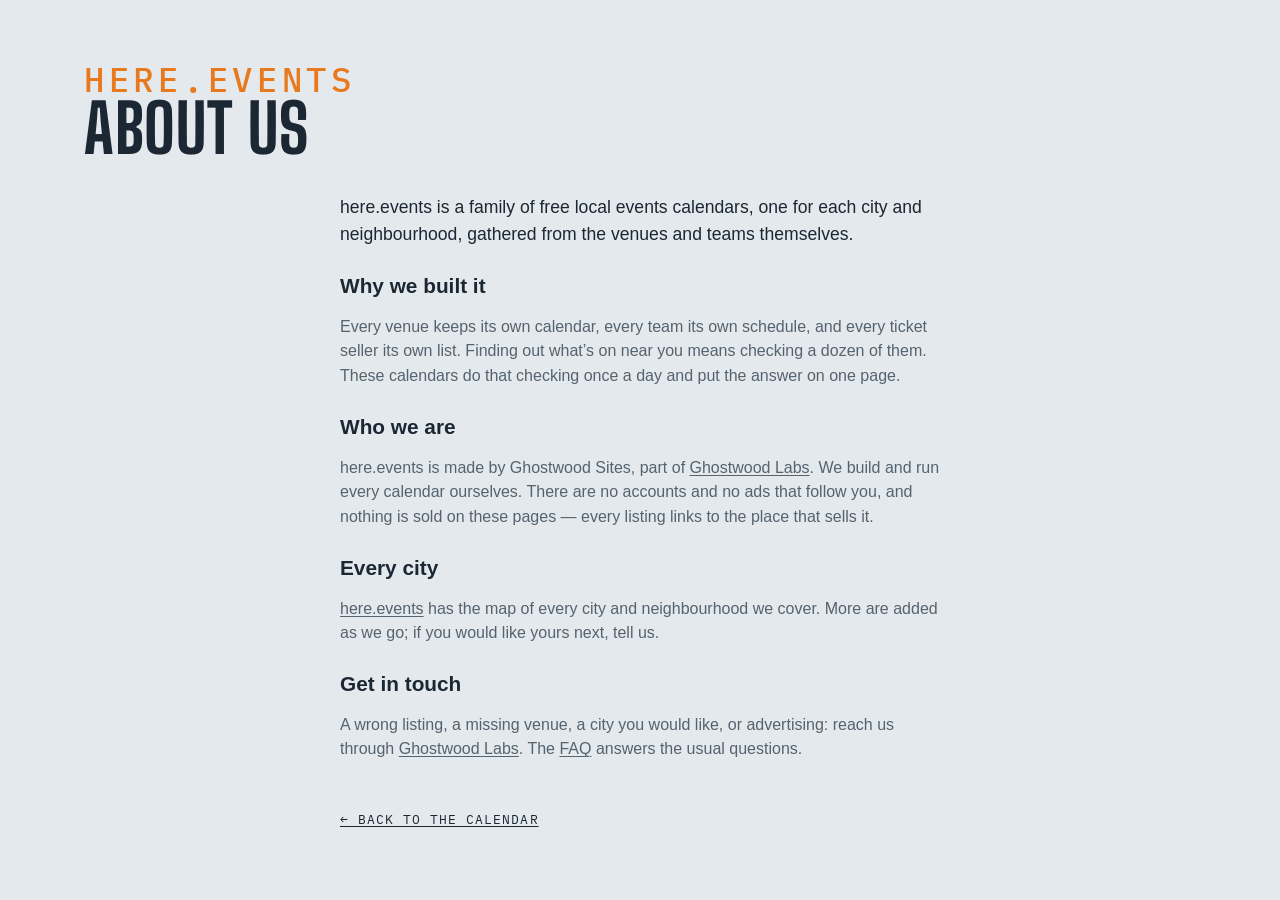
==== site/about.html @ 9edc36bb "Sources and About Us as their own pages, FAQ the same on every site, More Cities centred Co-Authored" ====
<!DOCTYPE html>
<html lang="en">
<head>
<meta charset="utf-8">
<meta name="viewport" content="width=device-width, initial-scale=1, viewport-fit=cover">
<meta name="theme-color" media="(prefers-color-scheme: light)" content="#edf1f4">
<meta name="theme-color" media="(prefers-color-scheme: dark)" content="#141a20">
<script>
  try {
    var t = localStorage.getItem('lqa-theme');
    var PHONE = '(max-width: 640px), (pointer: coarse) and (max-height: 500px)';
    if ((t === 'light' || t === 'dark') && !matchMedia(PHONE).matches) document.documentElement.dataset.theme = t;
  } catch (e) { /* no storage — system it is */ }
</script>
<title>About Us — here.events</title>
<meta name="description" content="About here.events: free local events calendars for each city and neighbourhood, gathered from the venues and teams themselves.">
<link rel="icon" href="favicon.svg" type="image/svg+xml">
<link rel="preconnect" href="https://fonts.googleapis.com">
<link rel="preconnect" href="https://fonts.gstatic.com" crossorigin>
<link href="https://fonts.googleapis.com/css2?family=Big+Shoulders:opsz,wght@10..72,500;10..72,700&family=IBM+Plex+Mono:wght@400;500&display=swap" rel="stylesheet">
<link rel="stylesheet" href="styles.css?v=__V__">
<script src="city.js?v=__V__"></script>
</head>
<body>

<!-- the Ghostwood Labs mark, drawn once; the masthead and the footer <use> it -->
<svg width="0" height="0" style="position:absolute" aria-hidden="true">
  <symbol id="gw-mark" viewBox="0 0 576 576">
    <g fill="none" stroke="currentColor" stroke-width="24" stroke-linecap="round" stroke-linejoin="round">
      <path d="M300.19 51.03A26 26 0 0 1 275.81 51.03L235.63 29.71A26 26 0 0 0 210.57 30.08L103.63 91.02A26 26 0 0 0 90.5 113.61L90.5 161.4A26 26 0 0 1 77.38 183.98L39.62 205.52A26 26 0 0 0 26.5 228.1L26.5 347.9A26 26 0 0 0 39.62 370.48L77.38 392.02A26 26 0 0 1 90.5 414.6L90.5 462.39A26 26 0 0 0 103.63 484.98L210.57 545.92A26 26 0 0 0 235.63 546.29L275.81 524.97A26 26 0 0 1 300.19 524.97L340.37 546.29A26 26 0 0 0 365.43 545.92L472.37 484.98A26 26 0 0 0 485.5 462.39L485.5 414.6A26 26 0 0 1 498.62 392.02L536.38 370.48A26 26 0 0 0 549.5 347.9L549.5 228.1A26 26 0 0 0 536.38 205.52L498.62 183.98A26 26 0 0 1 485.5 161.4L485.5 113.61A26 26 0 0 0 472.37 91.02L365.43 30.08A26 26 0 0 0 340.37 29.71L300.19 51.03Z"/>
      <path d="M288 57.5L288 177.5"/>
      <path d="M288 518.5L288 403.5"/>
      <path d="M90.5 176.5L144.63 204.58A26 26 0 0 0 169.19 204.26L209.58 181.92A26 26 0 0 0 223 159.17L223 101.5L158.5 137.5"/>
      <path d="M485.5 176.5L431.37 204.58A26 26 0 0 1 406.81 204.26L366.42 181.92A26 26 0 0 1 353 159.17L353 101.5L417.5 137.5"/>
      <path d="M157 211L157 287.5"/>
      <path d="M419 211L419 287.5"/>
      <path d="M90.5 399.5L144.63 371.42A26 26 0 0 1 169.19 371.74L209.58 394.08A26 26 0 0 1 223 416.83L223 474.5L158.5 438.5"/>
      <path d="M485.5 399.5L431.37 371.42A26 26 0 0 0 406.81 371.74L366.42 394.08A26 26 0 0 0 353 416.83L353 474.5L417.5 438.5"/>
      <path d="M26.5 288L92 325.5L92 250.5"/>
      <path d="M549.5 288L484 325.5L484 250.5"/>
    </g>
  </symbol>
</svg>

<!-- About us (Steve, 2026-10-29: "Create an about us section just to the left of FAQ, make it work
     the same"): one shared page for every city, word for word, like the FAQ. Styled by .ad-page. -->
<header class="masthead">
  <div class="masthead-text">
    <p class="eyebrow">here.events</p>
    <h1>About Us</h1>
  </div>
</header>
<main class="ad-page about-page">
  <p class="ad-lead">here.events is a family of free local events calendars, one for each city and neighbourhood, gathered from the venues and teams themselves.</p>

  <h2>Why we built it</h2>
  <p>Every venue keeps its own calendar, every team its own schedule, and every ticket seller its own list. Finding out what’s on near you means checking a dozen of them. These calendars do that checking once a day and put the answer on one page.</p>

  <h2>Who we are</h2>
  <p>here.events is made by Ghostwood Sites, part of <a href="https://ghostwoodlabs.com/" rel="noopener">Ghostwood Labs</a>. We build and run every calendar ourselves. There are no accounts and no ads that follow you, and nothing is sold on these pages — every listing links to the place that sells it.</p>

  <h2>Every city</h2>
  <p><a href="https://here.events/">here.events</a> has the map of every city and neighbourhood we cover. More are added as we go; if you would like yours next, tell us.</p>

  <h2>Get in touch</h2>
  <p>A wrong listing, a missing venue, a city you would like, or advertising: reach us through <a href="https://ghostwoodlabs.com/" rel="noopener">Ghostwood Labs</a>. The <a href="faq.html">FAQ</a> answers the usual questions.</p>

  <a class="ad-back" href="./">← Back to the calendar</a>
</main>
</body>
</html>
---- site/styles.css ----
/* Lower Queen Anne Events — overcast-sky palette, marquee display type. */

:root {
  --sky: #e4e9ed;        /* overcast paper (a step down from #edf1f4, Steve 2026-10-12: "a little less glaring") */
  --mist: #f7f9fb;       /* card surface (was pure white) */
  --ink: #1b2733;        /* Puget ink */
  --ink-soft: #55636f;
  --ink-bright: #1b2733; /* the logo: pure white in the dark palette, ink here */
  --line: #c3ccd4;
  --gold: #e8791d;       /* Space Needle "Galaxy Gold" */
  --gold-soft: #fbe9d8;
  /* Color coding is muted (a step back from the pure primaries) and each
     group keeps to its own family so a dot or stripe reads as what it is:
     venues are cool (blue → violet → teal), event types are warm (yellow →
     orange → red → pink). */
  /* venue hues (chips, grid ticks, agenda tags): a sweep from teal through
     blue and violet to magenta, neighbors alternating light and dark */
  /* all three families sit a step back from the pure primaries: the same
     hues, less glare, so the stripes and ticks read after the titles */
  --v-kbx: #2d799f; --v-coffeefest: #9f792d; --v-aloha: #9f2d2d; --v-puuhonua: #2d9f2d; --v-kaloko: #2d9f79; --v-bowl: #792d9f;
  --v-hilton: #2d409f; --v-queens: #9f2d8c; --v-kings: #9f532d; --v-kahilu: #9f962d; --v-honokaa: #9f682d; --v-puukohola: #5c9f2d;
  --v-palace: #9f2d49; --v-pac: #572d9f; --v-civic: #2d5c9f; --v-merrie: #889f2d; --v-crown: #9f2d66; --v-imiloa: #2d9b9f;
  --v-vulcans: #9f402d; --v-volcanoes: #709f2d; --v-vac: #2d9f53;
  --venue-text: 72%;     /* how much of the venue hue the card's venue label keeps (light mode) */
  --tint: 26%;           /* the venue wash behind a series card (light mode; 13% in the dark palette) */
  --row-a: #f3f6f8; --row-b: #d6dde3; /* the list's rows alternate light and dark grey; only a series keeps its venue's hue (Steve, 2026-10-20) */
  /* event-type hues (calendar ticks, agenda right edge): concerts salmon and
     arts crimson keep clear of the brand orange; movies slate = "quiet" */
  --t-concert: #d9664f;
  --t-sports: #d4b106;
  --t-arts: #b8303f;
  --t-movie: #7a8a99;
  --t-community: #d63f9c;
  --t-expo: #2a9d8f;      /* conventions & expos: turquoise, the one hue the types didn't use */
  --t-bar: #c28a12;       /* bar nights: amber, an ale between the sports yellow and concert salmon */
  --alert: #e02b26;       /* cancelled / postponed notes: plain bright red */
  --barh-base: 3.4rem;   /* the pinned filter bar's height (chips 2.25rem + padding) */
  --titleh: 1.7rem;      /* the bar's title line (1.2rem + .5rem gap), added while scrolled */
  --barh: var(--barh-base); /* what the sticky things below the bar offset by */
  --rule: color-mix(in srgb, var(--line), var(--ink-soft)); /* list dividers: a step brighter than --line */
  /* the scorebug (the live game block, .tf-bug): a light panel in this theme, the broadcast's charcoal in the dark one (Steve, 2026-10-12: the charcoal panel on the light card looked bad) */
  --bug-bg: #f9fafb; --bug-frame: #c9d2da; --bug-ink: #1b2733; --bug-soft: #55636f; --bug-dim: #7c8894; --bug-rowline: #d5dce3; --bug-off: #b3bcc5; --bug-muted: #6b7784; --bug-score-bg: #ffffff; --bug-shadow: rgba(15, 25, 35, .10); --bug-redzone: #c8261f;
  --bug-bw: 1px; --frame: var(--line); --frame-w: 1px; /* the game block's frame and the bug's rules: hairlines in the card's line colour here, the 2px broadcast frame in the dark theme (Steve, 2026-10-12: "soften … the borders in general") */
  --cell-mix: 22%; --cell-ink: var(--ink); --cell-bar: 4px; --cell-shadow: none; /* the bug's team cells: a wash of the club colour with a bar of it at the left and ink type, instead of the solid cell ("soften the colors here") */
  --tick-mix: var(--ink); --tick-pct: 65%; /* the refresh countdown ring: the club's colour mixed toward ink here, toward white on the dark ground (the mix itself is written in the .tf-refresh rule: a token holding var(--team-2) would resolve here on :root, where no club colour exists, and come out empty) */
  --dot: color-mix(in srgb, var(--ink-soft) 40%, transparent); /* the dotted underline under the watch strip's links */
  --display: "Big Shoulders", "Arial Narrow", sans-serif;
  --body: -apple-system, BlinkMacSystemFont, "Segoe UI", "Helvetica Neue", sans-serif;
  --mono: "IBM Plex Mono", ui-monospace, Menlo, monospace;
}
/* Dark palette. Applies when the system prefers dark and the visitor hasn't
   picked Light, or whenever they've picked Dark (the toggle sets
   data-theme on <html>; "system" leaves it unset). The two blocks must
   stay identical — CSS has no way to give one ruleset two unrelated
   conditions. */
@media (prefers-color-scheme: dark) {
  :root:not([data-theme="light"]) {
    color-scheme: dark;
    --sky: #141a20; --mist: #1d252e; --ink: #e8edf1; --ink-soft: #9aa7b2; --ink-bright: #ffffff;
    --line: #333f4a; --gold: #f08a33; --gold-soft: #3a2a1a;
    --v-kbx: #86c8ea; --v-coffeefest: #eac886; --v-aloha: #ea8686; --v-puuhonua: #86ea86; --v-kaloko: #86eac8; --v-bowl: #c886ea;
    --v-hilton: #8696ea; --v-queens: #ea86d9; --v-kings: #eaa786; --v-kahilu: #eae186; --v-honokaa: #eab386; --v-puukohola: #a7ea86;
    --v-palace: #ea869f; --v-pac: #aa86ea; --v-civic: #86afea; --v-merrie: #d6ea86; --v-crown: #ea86b8; --v-imiloa: #86e6ea;
    --v-vulcans: #ea9686; --v-volcanoes: #c0ea86; --v-vac: #86eaa7;
    --venue-text: 100%; --tint: 13%;
    --row-a: #1e252c; --row-b: #2c343c;
    --t-concert: #f0806a; --t-sports: #f2d21b; --t-arts: #d63a4f;
    --t-movie: #8b9db0; --t-community: #e660a8; --t-expo: #4fd1c5; --t-bar: #e3ad3c; --alert: #ff4b3e;
    --bug-bg: #2b2d30; --bug-frame: #c9cdd2; --bug-ink: #f4f4f4; --bug-soft: #d5d8dc; --bug-dim: #b9bec4; --bug-rowline: #5c6167; --bug-off: #6a6d72; --bug-muted: #4a4f56; --bug-score-bg: #fafafa; --bug-shadow: rgba(0, 0, 0, .35); --bug-redzone: #ff7b7b;
  --bug-bw: 2px; --frame: var(--ink-soft); --frame-w: 2px; --cell-mix: 100%; --cell-ink: #fff; --cell-bar: 0px; --cell-shadow: 0 1px 2px rgba(0, 0, 0, .5);
    --bug-bw: 2px; --frame: var(--ink-soft); --frame-w: 2px; --cell-mix: 100%; --cell-ink: #fff; --cell-bar: 0px; --cell-shadow: 0 1px 2px rgba(0, 0, 0, .5);
    --tick-mix: white; --tick-pct: 45%;
    --dot: color-mix(in srgb, var(--ink-soft) 60%, transparent);
  }
}
:root[data-theme="dark"] {
  color-scheme: dark;
  --sky: #141a20; --mist: #1d252e; --ink: #e8edf1; --ink-soft: #9aa7b2; --ink-bright: #ffffff;
  --line: #333f4a; --gold: #f08a33; --gold-soft: #3a2a1a;
  --v-kbx: #86c8ea; --v-coffeefest: #eac886; --v-aloha: #ea8686; --v-puuhonua: #86ea86; --v-kaloko: #86eac8; --v-bowl: #c886ea;
  --v-hilton: #8696ea; --v-queens: #ea86d9; --v-kings: #eaa786; --v-kahilu: #eae186; --v-honokaa: #eab386; --v-puukohola: #a7ea86;
  --v-palace: #ea869f; --v-pac: #aa86ea; --v-civic: #86afea; --v-merrie: #d6ea86; --v-crown: #ea86b8; --v-imiloa: #86e6ea;
  --v-vulcans: #ea9686; --v-volcanoes: #c0ea86; --v-vac: #86eaa7;
  --venue-text: 100%; --tint: 13%;
  --row-a: #1e252c; --row-b: #2c343c;
  --t-concert: #f0806a; --t-sports: #f2d21b; --t-arts: #d63a4f;
  --t-movie: #8b9db0; --t-community: #e660a8; --t-expo: #4fd1c5; --t-bar: #e3ad3c; --alert: #ff4b3e;
  --bug-bg: #2b2d30; --bug-frame: #c9cdd2; --bug-ink: #f4f4f4; --bug-soft: #d5d8dc; --bug-dim: #b9bec4; --bug-rowline: #5c6167; --bug-off: #6a6d72; --bug-muted: #4a4f56; --bug-score-bg: #fafafa; --bug-shadow: rgba(0, 0, 0, .35); --bug-redzone: #ff7b7b;
  --tick-mix: white; --tick-pct: 45%;
  --dot: color-mix(in srgb, var(--ink-soft) 60%, transparent);
}
:root[data-theme="light"] { color-scheme: light; }

* { box-sizing: border-box; }
html { scroll-behavior: smooth; overflow-x: clip; } /* clip: the footer bleeds to the viewport edges */
@media (prefers-reduced-motion: reduce) { html { scroll-behavior: auto; } }
/* the page is 62rem wide, and steps wider on big screens so event names
   get a single line: the calendar column is fixed, so all of the extra
   width goes to the cards (the footer line follows) */
:root { --pagew: 62rem; }
@media (min-width: 1180px) { :root { --pagew: 72rem; } }
@media (min-width: 1360px) { :root { --pagew: 80rem; } }
body {
  /* no bottom padding: the sticky footer is the page's last thing, and any
     padding here would show as a blank band under it once the list is short.
     A column flex at least a viewport tall, so a short page (the Teams view
     with one team) still puts the footer at the bottom edge */
  display: flex; flex-direction: column; min-height: 100vh; min-height: 100dvh;
  margin: 0 auto; padding: 0 1.25rem; max-width: var(--pagew);
  background: var(--sky); color: var(--ink);
  font: 16px/1.55 var(--body);
}
/* flex items refuse to shrink below their content's minimum width, so one
   unwrappable line (a TV listing, the compact bar's title) would push a whole
   section past a phone's edge; let them shrink like blocks */
body > * { min-width: 0; }
a { color: inherit; text-underline-offset: 2px; }
:focus-visible { outline: 2px solid var(--ink-soft); outline-offset: 2px; }

/* ---- masthead ---- */
.masthead {
  display: flex; flex-wrap: wrap; gap: 1.5rem; align-items: flex-end;
  justify-content: space-between; padding: 2.5rem 0 1rem;
}
.eyebrow {
  font-family: var(--mono); font-size: .8rem; letter-spacing: .12em;
  text-transform: uppercase; color: var(--gold); margin: 0 0 .3rem;
}
h1 {
  font-family: var(--display); font-weight: 700; font-size: clamp(2.6rem, 7vw, 4.2rem);
  line-height: .92; text-transform: uppercase; letter-spacing: .01em; margin: 0;
}
.masthead-text { min-width: 0; max-width: 100%; } /* a flex item would grow to its widest line and push past a phone's edge */
/* "More Cities" (See All until 2026-10-13, Other Places until 2026-10-18): the pill before the theme pill, to the same map (Steve, 2026-10-12); in the pinned bar the chip's text folds away and the map glyph stays */
/* Add To My Calendar: the first of the masthead's tools (Steve, 2026-10-26, "should move here" — beside More Cities; in the bar from 2026-09-16 until then), sized like the More Cities pill beside it */
.masthead-tools #subscribeBtn { order: 3; display: inline-flex; align-items: center; gap: .45rem; min-height: calc(1.7rem + 8px); padding: 0 .95em; }
.masthead-tools #subscribeBtn svg { width: 1rem; height: 1rem; flex: none; }
.masthead-tools #subscribeBtn:hover { border-color: var(--ink-soft); }
.bar-title .masthead-tools #subscribeBtn { min-height: 1.7rem; padding: 0 .5em; } /* icon-only in the title line, like the pill (the label rule is .bar-title .masthead-tools .chip span) */
.masthead-tools .see-all { order: 4; display: inline-flex; align-items: center; gap: .45rem; min-height: calc(1.7rem + 8px); padding: 0 .95em; text-decoration: none; }
.masthead-tools .see-all svg { width: 1rem; height: 1rem; fill: none; stroke: currentColor; stroke-width: 1.6; stroke-linejoin: round; stroke-linecap: round; }
.masthead-tools .see-all:hover { border-color: var(--ink-soft); }
.bar-title .masthead-tools .see-all { min-height: 1.7rem; padding: 0 .5em; }
/* the mark and the name as one thing: the mark stretches to the text's
   height (eyebrow + title) and keeps square, in the footer mark's white */
.masthead { --mast-title: clamp(2.6rem, 7vw, 4.2rem); } /* the title's size; the eyebrow and the mark are cut from it */
.masthead h1 { font-size: var(--mast-title); }
/* the picture (Steve, 2026-09-21: line art, the Needle's crown the focus):
   the top of the Space Needle from the Highsmith aerial, traced to single
   smooth lines at build (a gradient-magnitude pass over the photo, see the
   memory note), a 4.5:1 window from the spire tip to the Queen Anne treeline
   with the Needle centred and the Cascades ridge behind
   (design/lqa-masthead-lines-gen.py). The
   drawing is a luminance mask (masthead-lines.png, white = line) over a box
   of ink, so the lines are the palette's own ink in either theme. A band
   behind the masthead, the Needle toward the right, dissolving into the page
   on every side — no hard edge where the art stops (Steve, 2026-09-21) */
.masthead { min-height: 11rem; overflow: hidden; isolation: isolate; } /* a slim band (Steve, 2026-09-20: minimal) */
.masthead-photo { /* the drawing fills the gap between the name and the theme pill (Steve, 2026-10-05: "in all the modes try to make it fill this space"): a flex item between them, as tall as the band (the negative margins reach over the band's padding) */
  order: 1; flex: 1 1 0; align-self: stretch; min-width: 0; z-index: -1;
  margin: -2.5rem 0 -1rem; pointer-events: none;
  background: #fff; opacity: .9; /* white lines on the dark palette, black on the light one (Steve: "white and black with antialiasing") */
  -webkit-mask-image: url(masthead-lines.png), linear-gradient(to right, transparent 0%, #000 10%, #000 92%, transparent 100%), linear-gradient(to bottom, #000 0%, #000 58%, transparent 100%);
  mask-image: url(masthead-lines.png), linear-gradient(to right, transparent 0%, #000 10%, #000 92%, transparent 100%), linear-gradient(to bottom, #000 0%, #000 58%, transparent 100%);
  -webkit-mask-size: auto 100%, 100% 100%, 100% 100%; mask-size: auto 100%, 100% 100%, 100% 100%; /* the drawing at the band's height, however wide the gap: the Needle stays whole, the ridge beside it shows as far as the gap allows */
  -webkit-mask-position: 50% 0%, 0 0, 0 0; mask-position: 50% 0%, 0 0, 0 0; /* the Needle is at the drawing's centre, so its spire is the centre of the gap at every width (Steve, 2026-10-05: "make the center the top of the needle") */
  -webkit-mask-repeat: no-repeat; mask-repeat: no-repeat;
  mask-mode: luminance, alpha, alpha;
  -webkit-mask-composite: source-in; mask-composite: intersect;
}
.masthead-tools { order: 2; }
:root[data-theme="light"] .masthead-photo { background: #000; opacity: .7; }
@media (prefers-color-scheme: light) { :root:not([data-theme="dark"]) .masthead-photo { background: #000; opacity: .7; } }
.masthead-text { position: relative; }
.masthead .eyebrow { font-size: calc(var(--mast-title) * .5); font-weight: 500; letter-spacing: .14em; margin-bottom: .1rem; line-height: 1; } /* "Seattle": half the title's size (Steve, 2026-09-16: twice the quarter it was), a shade bolder */
/* the masthead's tools (Steve, 2026-09-14): Add To My Calendar (back here
   2026-10-26), the More Cities pill and the theme pill at the masthead's
   right end — the bar below keeps its room for the switch, filters, search,
   the clubs and the season calendar chip */
.masthead { position: relative; }
.masthead-tools { display: flex; align-items: center; gap: .6rem; flex: none; margin-left: auto; }
.sub { color: var(--ink-soft); max-width: 34rem; margin: .8rem 0 0; }

.updated { /* the "Updated …" stamp: an eyebrow line under the title, spaced like the one above it */
  margin: .3rem 0 0; min-height: 1em;
}
/* Solid-ink pill with the page background as its text — a dark pill in
   light mode, a light one in dark — softened on hover (the event sheet's
   Tickets button). */
.btn-cal {
  display: inline-flex; align-items: center; gap: .55em; margin: auto 0;
  font: 600 1rem/1 var(--body); color: var(--sky); background: var(--ink);
  border: 0; border-radius: 999px; padding: .85em 1.4em .85em 1.15em; cursor: pointer;
  transition: background .15s, color .15s;
}
.btn-cal svg { width: 1.15em; height: 1.15em; flex: none; }
.btn-cal:hover { background: var(--ink-soft); color: var(--sky); }
/* the subscribe pop: app.js placeSubscribePop fixes it under the masthead's
   Add To My Calendar button (right edges aligned); these are the fallback
   position and the look */
.pop {
  position: absolute; right: 0; top: calc(100% + 1.1rem); z-index: 10;
  width: min(18rem, 100%); background: var(--mist); border: 1px solid var(--line);
  border-radius: 8px; padding: 1rem 1.1rem; box-shadow: 0 8px 28px rgba(15, 25, 35, .18);
  font-size: .92rem;
}
.pop p { margin: 0 0 .6rem; }
.pop > :last-child { margin-bottom: 0; }
/* everything in the pop sits on one centre line: the checkbox row, the
   three named calendar tiles, the QR / Copy Link chips, then the note */
.pop-tiles { display: grid; grid-template-columns: repeat(3, 4.6rem); justify-content: center; gap: .6rem; margin: 0 0 .7rem; }
.pop-tools { display: flex; justify-content: center; gap: .5rem; margin: 0 0 .9rem; }
.pop-tools .chip { display: inline-flex; align-items: center; gap: .4rem; text-decoration: none; padding: .45em .85em; }
.pop-tools .chip svg { width: 1rem; height: 1rem; flex: none; color: var(--gold); }
.pop-tools .chip:hover { border-color: var(--ink-soft); }
/* Copy Link: a check replaces the icon for a moment after copying */
.pop-tools .chip.is-done svg { display: none; }
.pop-tools .chip.is-done::before { content: "✓"; font-weight: 700; line-height: 1; }
.qr-panel { text-align: center; margin-bottom: .6rem; }
#qrImg {
  display: inline-block; width: 170px; height: 170px;
  background: #fff; padding: 6px; border-radius: 8px;
}
#qrImg svg { display: block; width: 100%; height: 100%; }
/* a tile: the service's icon over its name */
.tile {
  display: grid; justify-items: center; gap: .4rem;
  padding: .6rem .3rem .5rem; border: 1px solid var(--line); border-radius: 10px;
  background: var(--sky); text-decoration: none; color: var(--ink-soft);
}
.tile-logo { width: 2.4rem; height: 2.4rem; border-radius: 8px; object-fit: contain; }
.tile span { font-family: var(--mono); font-size: .62rem; text-transform: uppercase; letter-spacing: .08em; line-height: 1; }
.tile:hover { border-color: var(--ink-soft); color: var(--ink); }
/* ---- filter bar: one row of matching chips ---- */
/* Funnel (filters), Reset, Copy link, Add To Calendar, then the theme toggle
   at the right end. position: relative makes the bar the box the subscribe
   pop hangs from. */
.filterbar {
  display: flex; flex-wrap: nowrap; gap: .6rem; align-items: center;
  margin: .75rem 0 0; position: relative;
}
.filterbar > * { flex-shrink: 0; }
.filterbar .chip {
  display: inline-flex; align-items: center; gap: .45rem; min-height: 2.25rem;
  position: relative; /* for the visually-hidden labels in .is-tight */
}
.filterbar .chip svg { width: 1rem; height: 1rem; flex: none; }
.filterbar .chip:not(:disabled):hover { border-color: var(--ink-soft); }
/* the funnel's chevron is the panel's open/closed indicator. Its outline is
   deliberately the same whether or not a filter is active — Reset lighting
   up is the "something's filtered" signal. */
/* The bar can't wrap. When its content wouldn't fit — app.js measures and
   sets .is-tight — the view switch's words go (see .view-toggle); the labeled
   Add To My Calendar chip that used to shed its label here left the bar for
   the masthead 2026-10-26. */
/* the Teams chip is a switch: solid while its view is on show */
/* the view switch: list | month | home teams, a three-stop pill like the theme's (same rules, .view-toggle) */
.view-toggle[data-active="month"] .theme-knob { left: calc(3px + var(--tt)); }
.view-toggle[data-active="teams"] .theme-knob { left: calc(3px + 2 * var(--tt)); }
.view-toggle button[aria-checked="true"] { color: var(--sky); }
/* while the Teams view is up the agenda's own controls step aside — the
   filters, search, the Today floater, Add To Calendar and the phone's calendar chip */
html.teams-open .search-wrap,
html.teams-open .cal-toggle { display: none; } /* Add To Calendar stays: in Teams mode it offers the club's season feed */
html.teams-open #calToday { display: none; }
.cal-side:not(.is-float) .cal { margin-bottom: 1.6rem; } /* room for the TODAY tab below the docked card */
/* the search box: a chip that takes typing, a magnifier at its right end and
   no placeholder; it gives up width first when the row gets tight */
.filterbar .search-wrap { position: relative; display: flex; flex: 1 1 10rem; min-width: 10rem; max-width: none; } /* the whole of the row's slack (Steve, 2026-10-24, "span the full width"; capped at 28rem from 2026-09-15 until then) */ /* takes whatever room the row has left, never less than a word's worth: the chips drop their labels first (is-tight) */
#searchBox {
  width: 100%; font: 500 .85rem/1 var(--body); color: var(--ink); background: var(--mist);
  border: 1px solid var(--line); border-radius: 999px; padding: .5em 2.4em .5em .95em; min-height: 2.25rem;
  -webkit-appearance: none; appearance: none;
}
#searchBox::-webkit-search-cancel-button { margin-right: .2em; }
/* hover and focus both just brighten the edge — no orange ring on a text box */
#searchBox:hover { border-color: var(--ink-soft); }
#searchBox:focus, #searchBox:focus-visible { outline: none; border-color: var(--ink); }
.search-wrap svg {
  position: absolute; right: .85rem; top: 50%; width: 1rem; height: 1rem;
  transform: translateY(-50%); color: var(--ink-soft); pointer-events: none;
}
/* Right end of the bar, left to right: the calendar chip (narrow layouts
   only), then the season calendar chip (DOM order keeps the chips together;
   flex order places them); the search box grows to fill the gap before them.
   Add To My Calendar was the bar's last chip from 2026-09-16 to 2026-10-26. */
#calToggle { order: 2; }
#viewToggle { order: -1; } /* the view switch leads the bar in either mode (Steve, 2026-09-14) */
/* light / dark: a two-stop pill at the bar's right end, the ink knob
   sliding under the stop in effect (the system's side until a click) */
.theme-toggle {
  position: relative; display: inline-flex; order: 5;
  padding: 3px; border: 1px solid var(--line); border-radius: 999px; background: var(--mist);
}
.theme-toggle { --tt: 2rem; cursor: pointer; } /* stop width — wider on phones for the tap target; the rim and the knob are click targets too (a press anywhere steps the pill) */
.theme-toggle button {
  position: relative; z-index: 1; width: var(--tt); height: 1.7rem; cursor: pointer;
  background: none; border: 0; padding: 0; color: var(--ink-soft); border-radius: 999px;
  display: grid; place-items: center;
}
.theme-toggle button svg { width: 1rem; height: 1rem; }
.theme-toggle button[aria-checked="true"] { color: var(--sky); } /* still a click target: any stop flips */
.theme-toggle button:not([aria-checked="true"]):hover { color: var(--ink); }
.theme-knob {
  position: absolute; top: 3px; left: 3px; width: var(--tt); height: calc(100% - 6px);
  border-radius: 999px; background: var(--ink); transition: left .18s; /* ink knob, page-colored icon — like a checked box */
}
.theme-toggle[data-active="dark"] .theme-knob { left: calc(3px + var(--tt)); }
.theme-toggle[data-active="system"] .theme-knob { left: calc(3px + 2 * var(--tt)); }
@media (prefers-reduced-motion: reduce) { .theme-knob { transition: none; } }
/* the view stops carry their words — List · Month · Teams — while the bar has room (Steve, 2026-10-24,
   "span the full width … display text for the icons if there is space"; Kona first, every city the same day):
   is-tight (app.js fitFilterBar / fitTeamStrip) drops them back to icons, and the ink knob is measured under
   the lit stop by app.js placeKnob (--knob-x/--knob-w), whatever its width. After the .theme-toggle rules so
   width: auto wins. */
.view-toggle button { width: auto; min-width: var(--tt); padding: 0 .7rem 0 .55rem; gap: .4rem; display: inline-flex; align-items: center; justify-content: center; }
.view-toggle .vt-label { font: 500 .8rem/1 var(--body); letter-spacing: .01em; white-space: nowrap; }
.filterbar.is-tight .view-toggle button { padding: 0; width: var(--tt); }
.filterbar.is-tight .vt-label { display: none; }
.view-toggle[data-active] .theme-knob { left: var(--knob-x, 3px); width: var(--knob-w, var(--tt)); transition: left .18s, width .18s; }
@media (prefers-reduced-motion: reduce) { .view-toggle[data-active] .theme-knob { transition: none; } }
/* the Filter button rides at the end of the view pill, past a hairline, in every mode (Steve, 2026-10-24,
   "for all sites, and modes combine these"): icon + word like the stops, the word going with is-tight; while
   the panel is open it wears the ink like a knob of its own. It is not a stop: the knob never moves to it. */
.view-toggle .vt-filter { width: auto; min-width: var(--tt); padding: 0 .7rem 0 .55rem; } /* a stop like the others — no divider (Steve, 2026-10-24: "vert lines should be consistent") */
.filterbar.is-tight .view-toggle .vt-filter { width: auto; padding: 0 .35rem 0 .4rem; }
.view-toggle .vt-filter[aria-expanded="true"], .view-toggle .vt-filter[aria-expanded="true"]:hover { background: var(--ink); color: var(--sky); border-radius: 999px; }
/* the bar stays pinned at the top while the list scrolls (--barh is its
   height — the month dividers and the calendar strip stick just below it);
   the panel floats open under it, over the content, which stays put */
.filter-area {
  position: sticky; top: 0; z-index: 30; background: var(--sky);
  padding: .55rem 0 .6rem; margin-top: .2rem;
}
.filter-area .filterbar { margin: 0; }
/* the pinned bar's title: one slim line above the chips in the masthead's
   face, shown once the masthead itself has scrolled off; --titleh is what
   it adds to the bar, and html.is-scrolled adds that to --barh */
.bar-title { /* one size for all three parts */
  display: flex; align-items: baseline; gap: .9rem; white-space: nowrap;
  font-family: var(--display); font-weight: 700; font-size: 1.1rem; line-height: 1.2rem;
  text-transform: uppercase; letter-spacing: .02em; margin: 0 0 .5rem;
}
.bar-title[hidden] { display: none; } /* an author display beats the UA [hidden] rule */
.eyebrow[hidden], .bar-eyebrow[hidden] { display: none; } /* an empty eyebrow (a city with no neighbourhood) takes no room */
.bar-name { min-width: 0; overflow: hidden; text-overflow: ellipsis; } /* the title gives way first */
.bar-eyebrow { /* "Seattle" and "Updated …" in the masthead's eyebrow face */
  flex: none; font-family: var(--mono); font-weight: 400; letter-spacing: .08em; color: var(--gold);
}
#barUpdated { display: none; } /* the stamp is the footer's alone (Steve, 2026-09-16) */
html.is-scrolled { --titleh: 2.2rem; --barh: calc(var(--barh-base) + var(--titleh)); } /* the title line carries the masthead's tools while scrolled (app.js markStuck moves them): 1.7rem chips + the .5rem gap */
/* the tools in the title line: icon-only chips a size down, the theme pill scaled to match, at the line's right end (the pop still hangs from the bar below) */
.bar-title .masthead-tools { align-self: center; margin-left: auto; gap: .4rem; }
.bar-title .masthead-tools .chip { min-height: 1.7rem; padding: .2em .5em; }
.bar-title .masthead-tools .chip span { position: absolute; width: 1px; height: 1px; overflow: hidden; clip: rect(0 0 0 0); white-space: nowrap; }
.bar-title .masthead-tools .chip svg { width: 1rem; height: 1rem; }
.bar-title .theme-toggle { zoom: .8; }
.filter-panel {
  position: absolute; left: 0; right: 0; top: calc(100% + .5rem); z-index: 20;
  background: var(--mist); border: 1px solid var(--line);
  border-radius: 10px; padding: 1rem 1.1rem;
  box-shadow: 0 12px 36px rgba(0, 0, 0, .3);
  max-height: calc(100vh - 8rem); max-height: calc(100dvh - 8rem); overflow-y: auto;
}
/* Kayak-style panel: columns of checkbox rows, Select all | Clear all links
   per group, an "only" link on hover, and an event count on the right. */
/* the groups sit in columns with a rule between them (a rule above, on
   phones, where they stack) */
.fp-cols { display: grid; grid-template-columns: repeat(auto-fit, minmax(18rem, 1fr)); gap: 1.25rem 0; } /* wide enough that no name wraps; tablets get two columns */
.fp-group { padding: 0 1.25rem; min-width: 0; } /* columns share the width evenly; a long name clips with an ellipsis rather than pushing the next column out of the panel (2026-10-18, the neighbourhood rows) */
.fp-group:first-child { padding-left: 0; }
.fp-group:last-child { padding-right: 0; }
.fp-group + .fp-group { border-left: 1px solid var(--line); }
@media (max-width: 640px) {
  .fp-group { padding: 0; }
  .fp-group + .fp-group { border-left: 0; border-top: 1px solid var(--line); padding-top: 1.1rem; }
}
/* top row: preset chips (the lit one matches the current state) with the
   Sold Out and Holidays switches pushed to the right. They are switches, not
   allow boxes like the rows below (one narrows the list, one adds days), so
   they wear a pill-and-knob face instead of the tick box */
.fp-switch { position: relative; display: flex; align-items: center; gap: .5rem; cursor: pointer; }
.fp-switch input { position: absolute; opacity: 0; width: 1px; height: 1px; }
.sw {
  flex: none; width: 2rem; height: 1.15rem; position: relative;
  border: 1.5px solid var(--ink-soft); border-radius: 1rem; background: var(--mist);
  transition: background .15s, border-color .15s;
}
.sw::after {
  content: ""; position: absolute; top: .1rem; left: .1rem; width: .75rem; height: .75rem;
  border-radius: 50%; background: var(--ink-soft); transition: transform .15s, background .15s;
}
.fp-switch input:checked + .sw { background: var(--ink); border-color: var(--ink); }
.fp-switch input:checked + .sw::after { transform: translateX(.85rem); background: var(--mist); }
.fp-switch:hover .sw { border-color: var(--ink); }
.fp-switch input:focus-visible + .sw { outline: 2px solid var(--ink-soft); outline-offset: 2px; }
.fp-top { display: flex; align-items: center; gap: 1rem; padding: 0 1.25rem; margin: 0 0 1.1rem; }
/* one row that scrolls sideways at every width, never wraps (Steve,
   2026-09-22); a right-edge fade (.is-more-right, app.js presetEdge) says
   more chips sit beyond the edge and lifts once scrolled to the end */
.fp-presets { display: flex; flex-wrap: nowrap; align-items: center; gap: .4rem; flex: 1; min-width: 0; overflow-x: auto; scrollbar-width: none; padding: 2px 0; scroll-padding: 0 1rem; }
.fp-presets::-webkit-scrollbar { display: none; }
.fp-presets.is-more-right { -webkit-mask-image: linear-gradient(to right, #000 calc(100% - 2.6rem), transparent); mask-image: linear-gradient(to right, #000 calc(100% - 2.6rem), transparent); }
.fp-preset { flex: none; }
.fp-soldout { margin-left: auto; white-space: nowrap; flex: none; }
.fp-holidays { white-space: nowrap; flex: none; }
.fp-preset { font-size: .8rem; padding: .4em .85em; min-height: 2rem; }
.fp-preset:hover { border-color: var(--ink-soft); }
.fp-preset.is-on { background: var(--ink); color: var(--sky); border-color: var(--ink); }
.fp-group h3 {
  white-space: nowrap; /* never wraps (Steve, 2026-09-22) */
  font-family: var(--mono); font-size: .68rem; text-transform: uppercase;
  letter-spacing: .1em; color: var(--ink); margin: 0 0 .35rem; font-weight: 700; /* bold, ink (Steve, 2026-09-22) */
  display: flex; align-items: baseline; gap: .6rem;
}
/* All · None at the heading's right end: plain words in the heading's own face, not chips */
.fp-allnone { margin-left: auto; display: inline-flex; align-items: baseline; gap: .35rem; font-weight: 500; color: var(--ink-soft); } /* the links stay quiet next to the bold title */
.fp-allnone i { font-style: normal; opacity: .6; }
.fp-set { font: inherit; letter-spacing: inherit; text-transform: inherit; color: var(--ink-soft); background: none; border: 0; padding: 0; cursor: pointer; text-decoration: underline; text-decoration-color: color-mix(in srgb, var(--ink-soft) 50%, transparent); text-underline-offset: 2px; }
.fp-set:hover { color: var(--ink); text-decoration-color: currentColor; }
.fp-list { display: flex; flex-direction: column; }
.fp-list + h3 { margin-top: 1rem; } /* a second group stacked in the same column */
.fp-list[hidden] + h3 { margin-top: 0; } /* a group folded away leaves the next heading level with the other columns' */
.fp-row { display: flex; align-items: center; gap: .5rem; padding: .3rem .35rem; border-radius: 6px; }
.fp-row:hover { background: var(--sky); }
.fp-check { position: relative; display: flex; align-items: center; gap: .6rem; cursor: pointer; min-width: 0; }
/* the Show | Hide pair at the row's end (Steve, 2026-09-22, third pass):
   two small words joined into one pill. Neither lit = no preference; the
   lit one is ink. Hide lit strikes the row's name */
.fp-seg { flex: none; display: inline-flex; margin-left: auto; border: 1.5px solid var(--line); border-radius: 999px; background: var(--mist); overflow: hidden; }
.fp-seg-b {
  font: inherit; font-size: .68rem; line-height: 1; letter-spacing: .02em; color: var(--ink-soft);
  background: none; border: 0; padding: .28rem .55rem; margin: 0; cursor: pointer;
}
.fp-seg-b + .fp-seg-b { border-left: 1.5px solid var(--line); }
.fp-seg-b:hover { color: var(--ink); background: color-mix(in srgb, var(--ink) 8%, transparent); }
.fp-seg-b[aria-pressed="true"] { color: var(--mist); background: var(--ink); }
.fp-seg-b:focus-visible { outline: 2px solid var(--ink-soft); outline-offset: 2px; }
.fp-check:hover .fp-name { color: var(--ink); }
.fp-name { font-size: .88rem; display: flex; align-items: center; gap: .45rem; white-space: nowrap; min-width: 0; }
.fp-name > * { overflow: hidden; text-overflow: ellipsis; } /* never wraps; a too-narrow column clips with an ellipsis */
.fp-name a { text-decoration-color: var(--line); }
.fp-name a:hover { text-decoration-color: var(--ink-soft); }
.fp-row:has(.fp-seg[data-mode="ex"]) .fp-name { opacity: .55; } /* a hidden row reads dimmed — the colour change alone, no strike-through (Steve, 2026-10-05) */
/* a city-wide site folds its column by neighbourhood (seattle-events, 2026-10-18): the neighbourhood's row carries a chevron that
   opens the rooms under it, indented behind a hairline; its Show | Hide pair works every room at once */
.fp-hood .fp-name { font-weight: 600; }
.fp-fold { flex: none; width: 1.15rem; height: 1.15rem; display: inline-flex; align-items: center; justify-content: center; border: 0; border-radius: 4px; background: none; padding: 0; margin: 0 -.1rem 0 -.2rem; color: var(--ink-soft); cursor: pointer; }
.fp-fold:hover { color: var(--ink); background: color-mix(in srgb, var(--ink) 8%, transparent); }
.fp-fold svg { width: .72rem; height: .72rem; transition: transform .15s; }
.fp-fold[aria-expanded="true"] svg { transform: rotate(90deg); }
.fp-sub { display: flex; flex-direction: column; margin: 0 0 .25rem 1rem; padding-left: .3rem; border-left: 1px solid var(--line); }
.fp-sub[hidden] { display: none; }
.fp-tail .fp-name { color: var(--ink-soft); font-style: italic; } /* the "More rooms" row at a group's foot: the rooms the usual view hides, folded (2026-10-18) */
.fp-tail:has(.fp-seg[data-mode="ex"]) .fp-name { opacity: 1; } /* it is usually all-Hide; dimming it too would make it vanish */
/* three groups — the two venue lists (Lower Queen Anne the wider), Teams
   (Steve, 2026-09-20; Capacity rows dropped 2026-09-22) */
@media (min-width: 641px) and (max-width: 899px) { .fp-tree .fp-cols { grid-template-columns: 1.1fr 1fr; } .fp-tree .fp-group:nth-child(3) { grid-column: 1; border-left: 0; padding-left: 0; padding-right: 1.25rem; border-top: 1px solid var(--line); padding-top: 1rem; margin-top: -.25rem; } } /* tablets: two columns, Teams under Lower Queen Anne (three squeezed the headings into wraps) */
@media (min-width: 900px) { .fp-tree .fp-cols { grid-template-columns: 1.15fr 1fr 1fr; } .fp-tree { right: auto; width: min(100%, 58rem); } } /* three columns of about twelve rows each (Festivals under Home Teams, 2026-10-05); the panel no wider than they need — it used to run the toolbar's width and stretch the rows across it (Steve: "feel free to shrink the width of the filter pop up") */
.fp-note { font-family: var(--mono); font-size: .66rem; color: var(--ink-soft); letter-spacing: .04em; margin-left: .35rem; } /* a band's seat range after its name */
.chip {
  font: 500 .85rem/1 var(--body); cursor: pointer; border-radius: 999px;
  padding: .5em .95em; background: var(--mist); color: var(--ink);
  border: 1px solid var(--line);
}

/* ---- agenda layout: list + docked mini calendar ---- */
.agenda { margin-top: 1.6rem; }
/* the view note: one plain line above the list while the view is not the
   usual one, the way back at its right (app.js renderViewNote) */
.view-note { display: flex; align-items: center; gap: .8rem; flex-wrap: wrap; margin: 0 0 1.1rem; padding: .55rem .9rem; border: 1px solid var(--line); border-radius: 10px; background: var(--mist); font-size: .88rem; }
.fp-group h3[hidden], .fp-list[hidden] { display: none; } /* a group with no rows in this city folds away with its heading (the flex displays above would otherwise beat [hidden]; Steve, 2026-10-11) */
.view-note[hidden] { display: none; }
.view-note .chip { margin-left: auto; font-size: .78rem; padding: .3em .75em; min-height: 1.9rem; }
/* the toast: a word above the footer after hiding something from the sheet, with Undo */
.toast { position: fixed; left: 50%; bottom: calc(3.6rem + env(safe-area-inset-bottom)); transform: translateX(-50%); z-index: 40; display: flex; align-items: center; gap: 1rem; padding: .6rem .6rem .6rem 1rem; border-radius: 999px; background: var(--ink); color: var(--sky); font-size: .88rem; box-shadow: 0 12px 36px rgba(0, 0, 0, .35); max-width: calc(100vw - 2rem); }
.toast[hidden] { display: none; }
.toast button { font: 700 .82rem/1 var(--body); color: var(--gold); background: none; border: 1px solid color-mix(in srgb, var(--sky) 35%, transparent); border-radius: 999px; padding: .45em .9em; cursor: pointer; }
.toast button:hover { border-color: var(--sky); }
.agenda, .teams { margin-bottom: 1.5rem; } /* the gap above the footer (its own top margin is auto) */
.agenda-layout {
  display: grid; grid-template-columns: minmax(0, 1fr) 18rem;
  gap: 0 2.5rem; align-items: start;
}
.agenda-layout > ol { grid-column: 1; }
.cal-side { position: sticky; top: calc(var(--barh) + .5rem); grid-column: 2; grid-row: 1; } /* same offset under the bar as the pops */
/* the Add To Calendar pop hangs over the docked calendar (same width, same right edge)
   and is shorter, so the calendar steps out while the pop is open */
.cal-side:not(.is-float) .cal { transition: opacity .15s; }
html.pop-open .cal-side:not(.is-float) .cal { opacity: 0; pointer-events: none; }
/* Below the page's full width (62rem + padding) the calendar never docks —
   beside the list it would squeeze the cards to a sliver — so from here
   down it floats over the list instead. */
@media (max-width: 1023px) {
  .agenda-layout { display: flex; flex-direction: column; }
  /* the grid's align-items: start carries over; the strip must span the
     column or it shrinks to its content (it has none, so its right edge —
     where the handle hangs — would be the left edge of the page) */
  .cal-side { align-self: stretch; width: 100%; }
  /* a zero-height sticky strip, first in the column, carrying the handle
     (hanging off its right end) and the floating calendar; both ride along
     as the list scrolls */
  .cal-side { order: -1; height: 0; top: calc(var(--barh) + .5rem); z-index: 15; }
  .cal-side.is-float .cal {
    position: absolute; z-index: 14; right: 0; top: 0; /* right under the pinned bar */
    width: min(22rem, 100%);
    max-height: calc(100vh - 5rem); max-height: calc(100dvh - 5rem); overflow-y: auto;
  }
  .cal-side.is-float .cal-month { box-shadow: 0 12px 36px rgba(0, 0, 0, .3); }
}

/* ---- the Month view: the month's events, as the filters leave them, on one calendar ---- */
html.month-open .agenda-layout, html.month-open .cal-toggle { display: none; } /* the list and its mini calendar step aside; the board is the month */
/* ---- the month view: one continuous grid of weeks, square days (Steve, 2026-09-15) ----
   The grid runs from this month on with no end (app.js appends months as
   the sentinel nears the window), sized to the window: seven squares across,
   the page scrolling down them under the pinned filter bar; the ‹ MONTH ›
   header and the weekday row stick under the bar and name the month at the
   top (the sticky footer stays pinned at the bottom as everywhere). A day
   carries its events' names only, as many as fit, the rest folded into
   "+N more" (fitBoardCells); a tap on the day opens the card listing them all. */
.month-board[hidden] { display: none; }
.month-board { margin: 0 auto; max-width: 100%; position: relative; } /* app.js sizeBoard sets its width: seven squares that show the whole month in the window at the top of the page, centred when that is narrower than the page */
.mb-sticky { position: sticky; top: var(--barh); z-index: 6; background: var(--sky); padding-top: 1.9rem; } /* the room is the TODAY tab's, which rises from the header (Steve: an up tab) */
.mb-head { position: relative; } /* the tab and, on a centred board, the vertical month name hang off it */
/* TODAY over the month view's header: the same tab, upside down — rising from the header's top edge */
.cal-head button.cal-today-tab { width: auto; height: auto; min-width: 0; min-height: 0; display: inline-flex; border-radius: 6px 6px 0 0; } /* not the header's arrow-button size, nor the phones' 2.75rem touch minimum */
.cal-head button.cal-today-tab svg { width: .85rem; height: .85rem; }
.cal-head button.cal-today-tab[hidden] { display: none; } /* the override above would otherwise beat [hidden] */
.mb-head .cal-today-tab { top: auto; bottom: 100%; border-top: 2px solid var(--ink-soft); border-bottom: 0; border-radius: 6px 6px 0 0; padding: .24rem .7rem .3rem; box-shadow: 0 -3px 8px rgba(0, 0, 0, .25); }
/* the board centred narrower than the page (sizeBoard's is-narrow): the months' names stand beside their blocks, so the header keeps only ‹ › */
/* …and on a centred board the header goes altogether (Steve, 2026-09-16: "useless" — the names beside the blocks say the month and open the picker; scrolling moves the months); what stays is the sticky anchor, a hair tall, and TODAY as a chip under the filter bar while another month is at the top */
.month-board.is-narrow .mb-head { display: none; }
.month-board.is-narrow .mb-sticky { padding-top: 0; height: .4rem; }
.month-board.is-narrow .mb-sticky > .cal-today-tab { top: .4rem; bottom: auto; border: 2px solid var(--ink-soft); border-radius: 6px; box-shadow: 0 3px 8px rgba(0, 0, 0, .25); } /* painted: the days scroll under it, not through the gap to the bar; the TODAY tab hangs from its foot */
.mb-sticky .mb-head { border-bottom: 2px solid var(--ink-soft); border-radius: 10px; padding-bottom: .3rem; } /* the header on its own: the weekday row went with each month */
.mb-wdays { display: grid; grid-template-columns: repeat(7, minmax(0, 1fr)); background: var(--mist); border: 2px solid var(--ink-soft); border-bottom: 0; border-radius: 10px 10px 0 0; font-family: var(--mono); font-size: .62rem; letter-spacing: .1em; text-transform: uppercase; color: var(--ink-soft); }
.mb-wdays span { padding: .1rem .35rem .3rem; text-align: center; } /* centred over the column (Steve, 2026-09-16) */
/* every month its own block (Steve, 2026-09-15): a framed grid padded to whole weeks with blank slots, a gap between months, its name standing beside it on a centred board */
.mb-month { position: relative; margin-top: .8rem; }
.mb-days { border: 2px solid var(--ink-soft); border-radius: 0 0 10px 10px; overflow: hidden; grid-auto-rows: auto; }
/* the month's name: standing beside its block on a centred board; on a full-width board the pinned ‹ MONTH › bar names the month, so no heading over the block as well (it read twice — Steve's review, 2026-09-16) */
.mb-mname { display: none; font: 700 .95rem/1 var(--display); text-transform: uppercase; letter-spacing: .12em; color: var(--ink); background: none; border: 0; padding: .15rem .1rem .35rem; margin: 0; cursor: pointer; text-align: left; border-radius: 6px; }
.mb-mname:hover { color: var(--ink-soft); }
.month-board.is-narrow .mb-mname { display: block; position: absolute; right: calc(100% + .9rem); top: 50%; translate: 0 -50%; /* centred on its block (Steve, 2026-09-15) */ writing-mode: vertical-rl; transform: rotate(180deg); transform-origin: center; font: 700 var(--mname, 3rem)/1 var(--display); text-transform: uppercase; letter-spacing: .08em; color: var(--ink); background: none; border: 0; padding: 0; margin: 0; cursor: pointer; white-space: nowrap; border-radius: 6px; }
.month-board.is-narrow .mb-mname:hover { color: var(--ink-soft); }
.month-board.is-narrow .mb-mname:focus-visible { outline: 2px solid var(--ink); outline-offset: 4px; }
.month-board.is-short .mb-days > .cal-day { aspect-ratio: auto; height: var(--cellh); } /* a full-width board that would run past the window: the days give up a little height (never under 60% of their width) so the month fits (app.js sizeBoard) */
.mb-days > .cal-day { aspect-ratio: 1; height: auto; display: flex; flex-direction: column; align-items: stretch; gap: .15rem; padding: .3rem .3rem .35rem; cursor: pointer; }
.mb-days > .cal-day:hover { background: color-mix(in srgb, var(--ink) 6%, var(--mist)); }
.mb-days > .cal-day.is-today:hover { background: color-mix(in srgb, var(--ink) 26%, var(--mist)); }
.mb-days > .cal-day.is-blank { aspect-ratio: 1; margin: 0; width: auto; cursor: default; background: color-mix(in srgb, var(--line) 35%, var(--mist)); } /* a padding slot is a cell like the rest, a shade darker */
.mb-days > .cal-day.is-blank:hover { background: color-mix(in srgb, var(--line) 35%, var(--mist)); }
.mb-days .num { font-size: clamp(.72rem, 1.3vw, 1rem); line-height: 1; margin-bottom: .1rem; }
.mb-days .hol { font-size: .58rem; line-height: 1.2; color: var(--gold); letter-spacing: .06em; text-transform: uppercase; }
.mb-days .ticks { display: none; } /* phones only (below) */
/* an event on a day: its name only (Steve, 2026-09-15 — no times), one line in its venue's colour */
/* no venue colours on the names (Steve, 2026-09-15, late): plain ink, a neutral wash on hover and in the day's card */
.mb-ev { display: block; flex: none; width: 100%; text-align: left; font-family: var(--body); font-size: .7rem; line-height: 1.25; color: var(--ink); background: none; border: 0; border-radius: 4px; padding: .12rem .2rem; cursor: pointer; overflow: hidden; text-overflow: ellipsis; white-space: nowrap; font-weight: 600; }
.mb-ev:hover { background: color-mix(in srgb, var(--ink) 10%, transparent); }
.mb-ev[hidden] { display: none; }
.mb-ev.is-off { text-decoration: line-through; opacity: .7; }
.mb-more { flex: none; align-self: flex-start; font: inherit; font-family: var(--mono); font-size: .62rem; color: var(--ink-soft); background: none; border: 0; padding: .1rem .2rem; cursor: pointer; }
.mb-more[hidden] { display: none; }
.mb-more:hover { color: var(--ink); }
.mb-days .cal-day.is-past .mb-ev { opacity: .55; }
.mb-sentinel { height: 1px; }
/* the day's card: opens over the tapped day (the day, grown) and lists everything on it */
.mb-pop { position: fixed; z-index: 31; background: var(--mist); border: 2px solid var(--ink-soft); border-radius: 10px; box-shadow: 0 14px 40px rgba(0, 0, 0, .35); padding: .6rem .7rem .7rem; max-height: min(70vh, 32rem); overflow-y: auto; transform-origin: top left; animation: mb-pop-in .16s ease-out; }
@keyframes mb-pop-in { from { opacity: 0; transform: scale(.94); } to { opacity: 1; transform: none; } }
@media (prefers-reduced-motion: reduce) { .mb-pop { animation: none; } }
@media (max-width: 640px) { .mb-pop { left: 0; right: 0; bottom: 0; top: auto; width: auto; max-height: 70vh; border-radius: 12px 12px 0 0; border-bottom: 0; padding-bottom: calc(.7rem + env(safe-area-inset-bottom, 0px)); transform-origin: bottom center; } } /* a sheet from the foot, like the event's (app.js openDayPop leaves the position to this) */
.mb-pop h3 { font-family: var(--display); font-weight: 700; font-size: 1rem; text-transform: uppercase; letter-spacing: .06em; margin: 0 0 .5rem; display: flex; align-items: baseline; gap: .6rem; }
.mb-pop h3 .mb-pop-n { font-family: var(--mono); font-weight: 400; font-size: .68rem; letter-spacing: .1em; color: var(--ink-soft); }
.mb-pop .mb-ev { font-size: .85rem; padding: .4rem .6rem; margin-bottom: .35rem; white-space: normal; background: color-mix(in srgb, var(--ink) 6%, transparent); }
.mb-pop .mb-ev:hover { background: color-mix(in srgb, var(--ink) 14%, transparent); }
.mb-pop .mb-ev .mb-sub { display: block; font-family: var(--mono); font-weight: 400; font-size: .68rem; letter-spacing: .04em; color: var(--ink-soft); margin-top: .1rem; }
.mb-pop .mb-none { font-family: var(--mono); font-size: .8rem; color: var(--ink-soft); margin: 0; }
@media (max-width: 640px) { /* phones: the days are too small for names — they carry the venue ticks; the tap opens the same card */
  .mb-days > .cal-day { padding: .2rem .25rem; gap: .1rem; }
  .mb-days .hol, .mb-days .mb-ev, .mb-days .mb-more { display: none; }
  .mb-days .ticks { display: flex; }
}

/* ---- mini month calendar: a nav bar, then one framed card per month ---- */
.cal { display: grid; gap: 0; position: relative; } /* the header bar and the card are one piece; the TODAY tab hangs from its foot */
/* TODAY: a tab out of the calendar's foot, the odds tab's cut (Steve, 2026-09-15) — shown only while the list has left today (app.js syncTodayFloat) */
.cal-today-tab {
  position: absolute; top: 100%; left: 50%; transform: translateX(-50%); z-index: 4; display: inline-flex; align-items: center; gap: .35rem;
  font: 700 .62rem/1 var(--mono); letter-spacing: .14em; text-transform: uppercase; color: #f4f4f4; background: #2b2d30;
  border: 2px solid var(--ink-soft); border-top: 0; border-radius: 0 0 6px 6px; padding: .28rem .7rem .24rem; cursor: pointer; zoom: 1.15; /* the frame's own colour (Steve, 2026-09-15: the borders should match) */
  box-shadow: 0 3px 8px rgba(0, 0, 0, .25);
}
.cal-today-tab svg { width: .85rem; height: .85rem; }
.cal-today-tab:hover { background: #3a3d41; }
.cal-today-tab[hidden] { display: none; }
.cal[hidden] { display: none; } /* an author display beats the UA [hidden] rule */
.cal-months { display: grid; gap: 1.1rem; grid-auto-rows: max-content; } /* rows stay card-sized even while the reel pins the box's height */
/* when the month changes the cards move like a reel (app.js swapCal):
   forward, the top card scrolls up and out while the new one rises in from
   below; backward is the mirror. The box is clipped for the run. */
.cal-month { background: var(--mist); border: 2px solid var(--ink-soft); border-radius: 10px; overflow: hidden; }
/* ‹ MONTH › as the card's header: ‹ flush left, › flush right, the name
   dead center, joined to the card below (Today is a floater at the lower right) */
.cal-head {
  display: grid; grid-template-columns: 1fr auto 1fr; align-items: center;
  padding: .3rem .3rem .1rem; background: var(--mist);
  border: 2px solid var(--ink-soft); border-bottom: 0; border-radius: 10px 10px 0 0; /* the month card's frame */
}
.cal-head #calNext, .cal-head #mbNext { justify-self: end; } /* ‹ flush left, › flush right on both calendars */
.cal-head button.cal-cur { /* the month's name: a button that opens the month / year picker (outranks the bar's control rule below) */
  font-family: var(--display); font-weight: 700; font-size: 1rem;
  text-transform: uppercase; letter-spacing: .12em; text-align: center;
  display: inline-block; background: none; border: 0; color: var(--ink); cursor: pointer; padding: .1rem .5rem; border-radius: 6px; width: auto; min-width: 0; height: auto; min-height: 0;
}
.cal-head button.cal-cur:hover { background: color-mix(in srgb, var(--ink) 10%, var(--mist)); }
/* the month / year picker under a calendar's header (app.js openMonthPick) */
.cal-pick { position: fixed; z-index: 30; width: 15rem; padding: .6rem; background: var(--mist); border: 1px solid var(--line); border-radius: 10px; box-shadow: 0 12px 36px rgba(0, 0, 0, .3); }
.cp-head { display: grid; grid-template-columns: 2rem 1fr 2rem; align-items: center; margin-bottom: .45rem; }
.cp-head button { background: none; border: 0; color: var(--ink); font-size: 1.3rem; line-height: 1; cursor: pointer; border-radius: 6px; height: 1.75rem; }
.cp-head button:disabled { opacity: .3; cursor: default; }
.cp-head button:not(:disabled):hover { background: color-mix(in srgb, var(--ink) 10%, var(--mist)); }
.cp-year { font-family: var(--display); font-weight: 700; font-size: 1.05rem; letter-spacing: .1em; text-align: center; }
.cp-grid { display: grid; grid-template-columns: repeat(3, 1fr); gap: .3rem; }
.cp-grid button { font-family: var(--mono); font-size: .78rem; text-transform: uppercase; letter-spacing: .06em; padding: .45rem 0; background: none; border: 1px solid var(--line); border-radius: 6px; color: var(--ink); cursor: pointer; }
.cp-grid button:disabled { opacity: .3; cursor: default; }
.cp-grid button:not(:disabled):hover { border-color: var(--ink-soft); }
.cp-grid button.is-on { background: var(--ink); color: var(--sky); border-color: var(--ink); }
.cal-head button { /* flat controls inside the bar */
  display: inline-grid; place-items: center; width: 2rem; height: 1.75rem; cursor: pointer;
  background: none; color: var(--ink); border: 0; border-radius: 6px;
  transition: background .15s, transform .1s;
}
.cal-head button svg { width: 1rem; height: 1rem; }
.cal-head button:disabled { opacity: .3; cursor: default; }
.cal-head button:not(:disabled):hover { background: color-mix(in srgb, var(--ink) 10%, var(--mist)); }
.cal-head button:not(:disabled):active { transform: translateY(1px); }
.cal-month { border-radius: 0 0 10px 10px; }
.cal-mname { display: none; } /* the header carries the name */
/* floating over the list on a small screen the pair's outline is a touch
   brighter than the docked hairline, being over content */
.cal-side.is-float .cal-head, .cal-side.is-float .cal-month { border-color: color-mix(in srgb, var(--ink) 40%, var(--ink-soft)); }
/* each card: its name across the top in the display face, over a hairline
   where the weekday row used to be, then only its own days (the grid is
   padded to whole weeks with blank cells, never with the neighbor months'
   dates; the columns run Sunday to Saturday)  */
.cal-mname { padding: .45rem .6rem .3rem; border-bottom: 1px solid var(--line); font-size: .95rem; letter-spacing: .12em; }
.cal-days { display: grid; grid-template-columns: repeat(7, minmax(0, 1fr)); gap: 1px; background: var(--line); } /* minmax(0, …): a day's row of ticks can't widen its column, so the seven fit a 320px phone (the ticks wrap under) */
.cal-days > * {
  aspect-ratio: 1; padding: .2rem .25rem; /* square cells */
  font-family: var(--mono); font-size: .68rem; text-align: left; vertical-align: top;
}
/* The hairlines are the 1px gaps of the grid showing the container's line
   color through — so every horizontal and vertical line is one continuous
   stroke on the same pixel row/column. Each real day is an opaque cell, so
   it comes out boxed on all four sides. The padding slots before the 1st
   and after the last day are opaque too and stretch one pixel into the gap
   beside them (leading ones to the left, trailing ones to the right and
   down) so no lines are drawn between padding slots — only where they meet
   a day, plus the rule under the month's name, which runs the full width. */
/* a day: the number top-left (a button centres its content otherwise, so a
   day with two rows of ticks lifted its number), the ticks under it as a
   centred block of at most four a row (Steve, 2026-09-15) */
.cal-day { background: var(--mist); border: 0; color: var(--ink); display: flex; flex-direction: column; align-items: stretch; justify-content: flex-start; width: 100%; min-width: 0; overflow: hidden; }
.cal-day.is-blank { width: auto; aspect-ratio: auto; margin: 0 0 0 -1px; } /* stretches with its margins; the row's height comes from its days */
.cal-day:not(.is-blank) ~ .cal-day.is-blank { margin: 0 -1px -1px 0; }
button.cal-day { cursor: pointer; }
/* inset ring rather than a border so the cell doesn't shift; the fill is a
   touch of ink over the card (lighter in dark mode, darker in light), so
   it reads in both themes */
button.cal-day:hover { background: color-mix(in srgb, var(--ink) 10%, var(--mist)); box-shadow: inset 0 0 0 1px var(--ink-soft); }
.cal-day .num { display: block; font-size: .88rem; line-height: 1; text-align: left; }
/* today: the hover treatment, a touch brighter, held */
.cal-day.is-today { background: color-mix(in srgb, var(--ink) 20%, var(--mist)); box-shadow: inset 0 0 0 1px var(--ink); }
.cal-day.is-today .num { font-weight: 700; }
/* three round dots at most, centred, then a "+" for the rest — the row sits at the cell's foot, the + the dots' own height and on their line (Steve, 2026-09-15 / 16) */
.ticks { display: flex; justify-content: center; align-items: center; gap: 2px; margin: auto auto 0; padding-top: .3rem; height: .32rem; box-sizing: content-box; }
.ticks i { width: .32rem; height: .32rem; border-radius: 50%; background: var(--dot, var(--ink-soft)); flex: none; }
.ticks .tick-more { display: block; width: .32rem; height: .32rem; margin-left: 1px; flex: none; color: var(--ink-soft); background: linear-gradient(currentColor, currentColor) center / 100% 1.5px no-repeat, linear-gradient(currentColor, currentColor) center / 1.5px 100% no-repeat; font-size: 0; }
/* past days go grey: the number in the soft ink, the venue ticks washed
   out — still tinted enough to tell venues apart, just clearly behind us */
.cal-day.is-past { color: var(--ink-soft); }
.cal-day.is-past .ticks i { filter: saturate(.4); opacity: .6; }

/* ---- agenda ---- */
.agenda ol { list-style: none; margin: 0; padding: 0; }
.agenda .empty { color: var(--ink-soft); }
/* dividers: a name centered between two rules, in the masthead's stamp type
   (see .updated) a size down. The month one is stuck to the top of the
   viewport while its month scrolls by (the next month's slides over it);
   holiday ones just scroll past. */
/* the name sits on a rule that fades out toward both edges (the rule is the
   row's background; the name's own background knocks it out behind the text) */
.month-row, .holiday-row {
  position: relative; display: flex; justify-content: center; align-items: center; gap: .6rem; flex-wrap: wrap;
  padding: .6rem 0 .45rem;
  font-family: var(--display); font-weight: 700; font-size: 1.2rem; line-height: 1;
  text-transform: uppercase; letter-spacing: .08em; color: var(--ink);
  /* opaque above the rule, fading out below it: while stuck, the rows
     scroll on under the lower half and dissolve as they near the line, so
     they never run into the oval that hangs below it */
  background: linear-gradient(var(--sky) 50%, transparent);
}
/* the rule itself: a 1px layer at the row's center, above the shadow. A
   month's warms to the brand orange at the middle like the footer's edge;
   a holiday's stays the plain list rule */
.month-row::before, .holiday-row::before {
  content: ""; position: absolute; left: 0; right: 0; top: 50%; height: 1px; z-index: 1;
  background: linear-gradient(90deg, transparent, var(--rule) 15%, var(--rule) 85%, transparent);
}
.month-row::before { background: linear-gradient(90deg, transparent, var(--line) 15%, var(--gold) 50%, var(--line) 85%, transparent); }
.month-row > span, .holiday-row > span { position: relative; z-index: 1; background: var(--sky); padding: 0 .9rem; }
/* the label sits in an oval the rule runs into: the same 1px line as the
   rule, bent around the name (months and holidays alike) */
.month-row > span, .holiday-row > span {
  border: 1px solid var(--rule); border-radius: 999px; padding: .4em 1.1em .3em;
  background: color-mix(in srgb, var(--rule) 15%, var(--sky)); /* a whisper above the page, well clear of the outline */
}
.month-row > span:not(.hol-pill) { border-color: var(--gold); } /* the month oval takes the orange its rule arrives in */
.holiday-row > span, .month-row > .hol-pill { display: inline-flex; align-items: center; gap: .5rem; }
/* a holiday is a flag, not another divider: a solid orange pill, ink type,
   on the same orange-centred rule as a month's */
.holiday-row::before { background: linear-gradient(90deg, transparent, var(--line) 15%, var(--gold) 50%, var(--line) 85%, transparent); }
.holiday-row > span, .month-row > .hol-pill { background: var(--gold); border-color: var(--gold); color: #1b2733; }
/* a holiday sharing the month's row: its own pill beside the month's, a
   size down like a holiday row, gone while the month is stuck up top */
.month-row > .hol-pill { font-size: 1.05rem; }
.month-row.is-stuck > .hol-pill { display: none; }
/* a month with only holidays: the month oval ends on the page's centre line,
   every month's the same, and its holidays stack to the right of it — so the
   months line up down the page instead of drifting with the pills beside them */
.month-row.has-hol:not(.is-stuck) { display: grid; grid-template-columns: 11.5rem minmax(0, 1fr); gap: .4rem .6rem; align-items: center; } /* a fixed month column from the left: the ovals line up on its edge and the pills get the rest of the row, no empty half on the left */
@media (max-width: 640px) { .month-row.has-hol:not(.is-stuck) { grid-template-columns: minmax(0, 2fr) minmax(0, 3fr); } }
.month-row.has-hol:not(.is-stuck) > span:not(.hol-pill) { grid-column: 1; grid-row: 1 / span var(--hols, 1); justify-self: end; align-self: center; } /* centred on the pills' rows: no more rows than pills, or the gaps of empty rows would pull it down */
.month-row.has-hol:not(.is-stuck) > .hol-pill { grid-column: 2; justify-self: start; }
.month-row { position: sticky; top: var(--barh); z-index: 5; }
.month-group { display: block; } /* one per month: the sticky divider's bounds, so the next month pushes it out */
.holiday-row { font-size: 1.05rem; }
.month-row + .day-row, .holiday-row + .day-row { background: none; }
/* the rule between days fades out toward both edges */
.day-row {
  display: grid; grid-template-columns: 5.2rem 1fr; gap: 1rem;
  padding: 1rem 0;
  scroll-margin-top: calc(var(--barh) + .5rem); /* a jumped-to day lands under the pinned bar, not behind it */
  background: linear-gradient(90deg, transparent, var(--rule) 15%, var(--rule) 85%, transparent) top / 100% 1px no-repeat;
}
.day-row.is-past { opacity: .5; }
/* ---- series: "n of N" under the time, and a git-style graph in a gutter
   right of the cards (one lane per concurrent series, --gutter set by
   app.js) whose lines, in the mini calendar's border colour, curve into
   each card's right edge ---- */
.agenda-layout.has-series .day-row { grid-template-columns: 5.2rem 1fr var(--gutter); }
/* clip: a series line continuing from the previous page starts at the very
   top edge, and its round cap would otherwise poke out above the list */
#agenda { position: relative; overflow: clip; }
.series-graph { position: absolute; left: 0; top: 0; pointer-events: none; overflow: visible; }
/* a hairline in the calendar's border colour; at each join a faint
   mirrored pair carries the curves on into the card */
.sg-line { fill: none; stroke-width: 1.5; stroke-opacity: .85; stroke-linecap: round; pointer-events: stroke; }
.sg-trunk { stroke: var(--ink-soft); pointer-events: none; } /* a merged lane's shared line */
.series-n { position: absolute; right: .55em; bottom: .45em; font: .68rem/1 var(--mono); color: var(--ink-soft); letter-spacing: .04em; white-space: nowrap; } /* "1 of 2" at the card's lower right (Steve, 2026-09-22) */
.ev:has(.team-mark) .series-n { right: calc(2.9rem + .75rem + .6rem); } /* clear of the crest */
.ev:has(.series-n) { padding-bottom: 1.15em; } /* room under the last line for the marker */
@media (max-width: 640px) { .series-graph { display: none; } }
/* the day's number and weekday sit centred on the day's FIRST event (Steve,
   2026-09-15): app.js alignRails gives the rail that row's height, and the
   rail centres its two lines in it */
.date-rail { text-align: center; align-self: start; display: flex; flex-direction: column; justify-content: center; gap: .1rem; } /* the same line metrics as the clock (.t-clock), so the two centre on one midpoint */
.date-rail .dnum {
  font-family: var(--display); font-weight: 700; font-size: 2.6rem; line-height: 1; display: block;
}
.date-rail .dmeta {
  font-family: var(--mono); font-size: .7rem; text-transform: uppercase;
  letter-spacing: .06em; color: var(--ink-soft); line-height: 1; /* "WEDNESDAY" fits the rail; line-height 1 like the clock's PM */
}
.day-events { display: grid; gap: .6rem; align-content: start; }
.agenda .day-events > .ev { background: var(--row-a); } /* the list only: the Teams schedule keeps its home-game wash */
.agenda .day-events > .ev:nth-child(even) { background: var(--row-b); }
/* a series row carries a whisper of its venue's color (set inline by app.js); the rest are the greys above */
.ev { display: flex; gap: .8rem; align-items: flex-start; padding: .45em .55em; border-radius: 6px; position: relative; overflow: hidden; }
.ev-body { display: flex; flex-direction: column; align-items: flex-start; gap: .18rem; min-width: 0; }
.ev-title { display: flex; align-items: center; gap: .45rem; min-width: 0; }
/* home games carry the team crest as a monochrome watermark at the row's
   right — grayscale in light mode, inverted to white-on-dark in dark mode */
/* a row with a mark keeps its text clear of it — the title wraps rather than
   running underneath (mark width + its inset + a little breathing room) */
.ev:has(.team-mark) { padding-right: calc(2.9rem + .75rem + .6rem); }
.team-mark {
  position: absolute; right: .75rem; top: 50%; transform: translateY(-50%);
  width: 2.9rem; height: 2.9rem; object-fit: contain;
  opacity: .7; pointer-events: none;
  filter: grayscale(1);
}
@media (prefers-color-scheme: dark) {
  :root:not([data-theme="light"]) .team-mark { filter: grayscale(1) invert(1) brightness(1.35); }
}
:root[data-theme="dark"] .team-mark { filter: grayscale(1) invert(1) brightness(1.35); }
/* a bar's supplied logo (site/marks/) keeps its own look in both themes —
   no grayscale, no inversion. Full strength: the Goat's is gold line art on
   a near-black disc, and on a dark card only the lines show, so dark mode
   also lifts its brightness to keep the gold legible. */
:root .team-mark.venue-mark { filter: none; opacity: 1; }
@media (prefers-color-scheme: dark) {
  :root:not([data-theme="light"]) .team-mark.venue-mark { filter: brightness(1.5) saturate(1.15); }
}
:root[data-theme="dark"] .team-mark.venue-mark { filter: brightness(1.5) saturate(1.15); }
.ev a { font-weight: 600; text-decoration-color: var(--line); }
.ev a:hover { text-decoration-color: var(--ink-soft); }
.ev .time { font-family: var(--mono); font-size: .8rem; color: var(--ink-soft); min-width: 5.5rem; padding-top: .15em; display: flex; flex-direction: column; gap: .1rem; }
/* all-day rows lead their day; the clock face reads ALL over DAY (app.js
   clockCell, Steve 2026-10-14 — the word "all day" in soft ink before) */
.ev.is-allday .time { color: var(--ink); font-weight: 500; }
.ev .venue {
  font-family: var(--mono); font-size: 1rem; font-weight: 700; text-transform: uppercase;
  /* the venue's hue, pulled toward the ink in light mode so small text on
     white keeps its contrast (--venue-text is 100% in the dark palette) */
  letter-spacing: .06em; color: color-mix(in srgb, var(--dot, var(--ink-soft)) var(--venue-text), var(--ink));
}
/* the venue link keeps the label's look — .ev a above is for the title */
.ev .venue a { font-weight: inherit; text-decoration-color: var(--line); }
.ev .venue a:hover { text-decoration-color: var(--ink-soft); }

/* ---- status badges: "date tbd", "cancelled" / "postponed" ---- */
.badge {
  font-family: var(--mono); font-size: .62rem; text-transform: uppercase;
  letter-spacing: .08em; border-radius: 3px; padding: .18em .5em;
  border: 1px solid currentColor; align-self: center; white-space: nowrap;
}
.b-tbd { color: var(--ink-soft); border-style: dashed; }
/* a cancelled or postponed show stays in its slot, struck through and dimmed,
   with a third line: "Cancelled Sep 5" */
.ev.is-off .ev-title a, .ev.is-off .venue { text-decoration: line-through; color: var(--ink-soft); }
.ev.is-off .time, .ev.is-off .team-mark { opacity: .55; }
.ev-note { font-family: var(--mono); font-size: .76rem; letter-spacing: .04em; color: var(--alert); font-weight: 700; }
/* Ticketmaster inventory: a third line, "272 of 18,100 tickets left · 614
   resale · from $25". A sold-out or nearly-sold-out card is framed in the
   alert red (an inset shadow, so nothing shifts) and wears a small tab out
   of its foot saying which — the ODDS tab's cut (Steve, 2026-09-15); room
   for it below, and the card lets it show */
.ev-tix { font-family: var(--mono); font-size: .72rem; letter-spacing: .02em; color: var(--ink-soft); }
/* the frame is a pseudo-element with a z-index so it paints OVER the series
   connectors (the .series-graph svg comes after the rows); the ink colour —
   white on the dark theme, like the odds bug's frame — not the alert red
   (Steve, 2026-09-15) */
.ev.is-soldout { overflow: visible; margin-bottom: .95rem; }
.ev.is-soldout::before { content: ""; position: absolute; inset: 0; border: 1.5px solid var(--ink); border-radius: 6px; pointer-events: none; z-index: 1; }
.ev.is-soldout::after {
  content: attr(data-tab); position: absolute; top: 100%; left: 1rem; z-index: 1;
  font: 700 .6rem/1 var(--mono); letter-spacing: .14em; color: #f4f4f4; background: #2b2d30;
  border: 1.5px solid #c9cdd2; border-top: 0; border-radius: 0 0 6px 6px; padding: .24rem .6rem .2rem;
  box-shadow: 0 3px 8px rgba(0, 0, 0, .25); pointer-events: none;
}
.sheet-tix { font-family: var(--mono); font-size: .76rem; color: var(--ink-soft); margin: -.4rem 0 .6rem; }
/* a festival day's set times (the Block Party): on the card a mono line per
   stage, the stage's name in ink, the acts in order with their starts; in
   the sheet the stage over its sets with start and end, the grid scrolling
   inside the sheet past a screen's worth */
.ev-stage { font-family: var(--mono); font-size: .74rem; letter-spacing: .03em; color: var(--ink-soft); } /* a festival set's stage, or the day's count of them */
.sheet-sets-wrap { max-height: 40vh; max-height: 40dvh; overflow: auto; margin: -.4rem 0 .9rem; padding-right: .3rem; }
.sheet-sets .ss-stage { margin: .55rem 0 .15rem; font: 700 .72rem/1 var(--mono); text-transform: uppercase; letter-spacing: .08em; color: var(--ink); }
.sheet-sets .ss-stage:first-child { margin-top: 0; }
.sheet-sets ul { list-style: none; margin: 0; padding: 0; }
.sheet-sets li { display: flex; gap: .6rem; font-size: .86rem; line-height: 1.45; color: var(--ink); }
.sheet-sets .ss-time { flex: none; width: 6.2em; font-family: var(--mono); font-size: .74rem; line-height: inherit; color: var(--ink-soft); white-space: nowrap; }
/* notes in the masthead's stamp type (see .updated), small */
.pop-note {
  font-family: var(--display); font-weight: 700; font-size: .76rem; line-height: 1.35;
  text-transform: uppercase; letter-spacing: .05em; color: color-mix(in srgb, var(--ink) 70%, var(--ink-soft));
  text-align: center; text-wrap: balance;
}
.pop-filter { display: flex; justify-content: center; gap: .5em; align-items: center; cursor: pointer; font-weight: 600; font-size: .88rem; margin: 0 0 .8rem; }
.pop-filter input { accent-color: var(--ink); }
.pop-filter[hidden] { display: none; } /* an author display beats the hidden attribute: say it outright (Teams mode has no filter to include) */

/* ---- share / embed: a <details> in the footer that opens UPWARD, its body
   floating over the list ---- */
.share summary {
  list-style: none; cursor: pointer; display: inline-flex; align-items: center; gap: .4rem;
  font-family: var(--mono); font-size: .74rem; text-transform: uppercase; letter-spacing: .08em;
  color: var(--ink); padding: .2rem 0;
}
.share summary::-webkit-details-marker { display: none; }
.share summary:hover { color: var(--ink-soft); }
.share summary .chev { width: .85rem; height: .85rem; transition: transform .15s; } /* up = opens upward */
.share summary .plug { width: 1.05rem; height: 1.05rem; }
.share[open] summary .chev { transform: rotate(180deg); }
/* one column, the mini calendar's width, hanging from the right end */
.share-body {
  position: absolute; right: 0; bottom: calc(100% + .5rem); z-index: 25;
  width: min(18rem, 100%);
  background: var(--mist); border: 1px solid var(--line); border-radius: 10px;
  padding: 1.1rem 1.25rem; text-align: left; white-space: normal; /* .foot-inner is nowrap */
  box-shadow: 0 -12px 36px rgba(0, 0, 0, .3);
  max-height: calc(100vh - 8rem); max-height: calc(100dvh - 8rem); overflow-y: auto;
}
.share-body .share-cols { grid-template-columns: 1fr; gap: 1.25rem; }
.share-body .share-cols > div { min-width: 0; } /* let the long code line scroll instead of widening the column */
.share .chip { display: inline-flex; align-items: center; gap: .45rem; min-height: 2.25rem; }
.share .chip svg { width: 1rem; height: 1rem; flex: none; }
.share .chip:hover { border-color: var(--ink-soft); }
#copyFilterLabel { transition: opacity .4s; }
#copyFilterLabel.is-fading { opacity: 0; }
.share-cols { display: grid; grid-template-columns: repeat(auto-fit, minmax(18rem, 1fr)); gap: 1.5rem; }
.share h3 { font-size: 1.05rem; margin: 0 0 .4rem; }
.share p { color: var(--ink-soft); margin: 0 0 .7rem; }
.share pre {
  background: var(--ink); color: var(--sky); border-radius: 8px;
  padding: .9rem 1rem; overflow-x: auto; font-family: var(--mono); font-size: .78rem;
}
@media (prefers-color-scheme: dark) { :root:not([data-theme="light"]) .share pre { background: var(--mist); color: var(--ink); border: 1px solid var(--line); } }
:root[data-theme="dark"] .share pre { background: var(--mist); color: var(--ink); border: 1px solid var(--line); }
.share code { font-family: var(--mono); }
.feed-list { list-style: none; padding: 0; margin: 0; display: grid; gap: .4rem; }
.feed-list code { background: var(--mist); border: 1px solid var(--line); border-radius: 4px; padding: .15em .45em; font-size: .82rem; }

/* pinned to the bottom edge and bleeding to the viewport's sides (negative
   margins undo the body's column), the list scrolling behind it; the content
   inside stays in the page column. Row one: credit left, "Put this on your
   site" right. Row two: the sources, a sentence per line, centered. */
footer {
  position: sticky; bottom: 0; z-index: 12; background: var(--sky);
  margin: auto calc(50% - 50vw) 0; /* auto: pushed to the bottom of a short page (the sections keep the 1.5rem gap) */
  padding: .6rem 1.25rem calc(.6rem + env(safe-area-inset-bottom));
}
/* no fade above the footer (Steve, 2026-09-10: the list and the season
   calendar show whole right down to the edge); the edge itself is a hairline
   that warms to the brand orange at the center and cools to --line at the sides */
footer::after {
  content: ""; position: absolute; left: 0; right: 0; top: 0; height: 1px; pointer-events: none;
  background: linear-gradient(90deg, var(--line), var(--gold) 50%, var(--line));
}
/* Two floaters centred just above the pinned footer (its box, so they never
   cover the credit or Sources), under the footer's own upward pops. They
   are bar chips: mist, hairline, no shadow. Today shows only while the list
   has left today (past days open, another month, or scrolled away from the
   nearest day); Top once the masthead has scrolled off — app.js toggles
   hidden on both, and a hidden one takes no room so the other stays
   centred. Narrow screens drop the labels, leaving the icons. */
.floaters {
  position: absolute; left: 0; right: 0; bottom: calc(100% + .9rem); z-index: 5;
  display: flex; justify-content: center; gap: .6rem; pointer-events: none;
}
.floaters .chip {
  pointer-events: auto; display: inline-flex; align-items: center; justify-content: center; gap: .45rem;
  height: 2.25rem; padding: 0 .95em 0 .8em;
}
.floaters .chip svg { width: 1rem; height: 1rem; flex: none; }
.floaters .chip:hover { border-color: var(--ink-soft); }
.floaters .chip:focus-visible { outline: 2px solid var(--ink-soft); outline-offset: 3px; }
.floaters .chip[hidden] { display: none; } /* the class rule above would otherwise beat the UA's [hidden] */
@media (max-width: 640px) {
  .floaters .chip span { display: none; }
  .floaters .chip { width: 2.25rem; padding: 0; border-radius: 50%; }
}
/* one line: Ghostwood Labs at the left, Embed then Sources at the right.
   app.js sets .is-tight (labels off Embed/Sources) and .is-tighter (credit
   down to its mark) when the line wouldn't fit. */
.foot-inner {
  position: relative; max-width: calc(var(--pagew) - 2.5rem); margin: 0 auto;
  display: flex; align-items: center; justify-content: space-around; gap: 1.2rem; white-space: nowrap;
}
/* two things across, one at each end — the credit and the links (the Updated
   stamp that sat dead centre between them was removed 2026-10-05, Steve) */
@media (min-width: 641px) {
  .foot-inner { display: grid; grid-template-columns: auto 1fr; }
  /* the links fill the rest of the row, packed right; More Cities, first among
     them, takes equal auto margins so it sits centred in the open space between
     the credit and About (Steve, 2026-10-29: "more cities in the footer should be
     centerd in this open space") */
  footer .foot-links { justify-content: flex-end; }
  footer #moreCities { margin-inline: auto; }
}
footer p { color: var(--ink-soft); font-size: .72rem; margin: 0; }
.gw { display: flex; align-items: center; gap: .7rem; }
.gw-logo { width: 32px; height: 32px; color: var(--ink-bright); flex: none; } /* pure white on dark */
footer .gw-credit { font-size: .9rem; letter-spacing: .1em; line-height: 1; } /* same size as Sources / Embed */
/* the credit, then the links (space-around on phones; Steve, 2026-09-15) */
footer .gw { order: 1; }
footer .foot-links { order: 3; display: flex; align-items: center; gap: 1.2rem; }
footer .foot-link { order: 1; } /* Advertise, Embed, Sources */
footer #embed { order: 2; }
footer #sources { order: 3; } /* a page link since 2026-10-29, still last on the row */
/* the Advertise link: dressed as the Sources / Embed labels, after them */
footer .foot-link { position: relative; top: -.5px; display: inline-flex; align-items: center; gap: .4rem; /* measured half a pixel under its neighbours' labels (Steve, 2026-09-15) */ font-family: var(--mono); font-size: .9rem; text-transform: uppercase; letter-spacing: .08em; color: var(--ink); text-decoration: none; padding: .2rem 0; white-space: nowrap; }
footer .foot-link:hover { color: var(--ink-soft); }
/* Advertise, Embed, Sources: one type, one colour; their icons one size, white on dark (Steve, 2026-09-15) */
footer .foot-link, footer .share summary { font-family: var(--mono); font-size: .9rem; font-weight: 400; letter-spacing: .08em; text-transform: uppercase; color: var(--ink); }
footer .foot-link svg, footer .share summary svg:not(.chev) { width: 1.1rem; height: 1.1rem; color: var(--ink-bright); }
footer .share summary .chev { color: var(--ink-bright); }
.foot-inner.is-tight .foot-link span { position: absolute; width: 1px; height: 1px; overflow: hidden; clip: rect(0 0 0 0); white-space: nowrap; }
/* the advertising page (advertise.html): a short column of prose under the masthead */
.ad-page { max-width: 40rem; margin: 0 auto 4rem; padding: 0 1.25rem; }
.ad-page h2 { font: 700 1.3rem/1.2 var(--body); margin: 1.6rem 0 .5rem; }
.ad-page p, .ad-page li { color: var(--ink-soft); line-height: 1.55; }
.ad-page ul { padding-left: 1.2rem; }
.ad-page .ad-lead { font-size: 1.1rem; color: var(--ink); }
.ad-page .ad-back { display: inline-block; margin-top: 2rem; font-family: var(--mono); font-size: .8rem; text-transform: uppercase; letter-spacing: .08em; color: var(--ink); }
footer .share summary { font-size: .9rem; white-space: nowrap; }
.foot-inner.is-tight .share summary span, .foot-inner.is-tighter .gw-credit {
  position: absolute; width: 1px; height: 1px; overflow: hidden; clip: rect(0 0 0 0); white-space: nowrap;
}
.gw-credit {
  font-family: var(--mono); font-size: .9rem; text-transform: uppercase;
  letter-spacing: .1em; color: var(--ink); white-space: nowrap; margin: 0;
}
.gw-credit strong { font-weight: 500; color: var(--gold); }
a.gw { text-decoration: none; color: inherit; } /* the mark and the credit are one link to ghostwoodlabs.com, in a new tab (2026-10-05); bare like the other footer links */
a.gw:hover .gw-credit strong { color: var(--ink-bright); }

/* ---- the Teams view: the home teams' seasons, home and away ---- */
.teams { width: 100%; margin: 1.6rem auto 0; } /* width: as a body flex item, auto margins would shrink it to its content and it would shift per team */
/* list or calendar, one at a time, each the full width (the bar's
   Calendar chip switches; app.js sets .is-cal on the section) */
.teams.is-cal .team-main { display: none; }
.team-cal[hidden] { display: none; }
/* the season's months as cards filling the page, poster-style */
.team-cal { display: grid; grid-template-columns: repeat(2, minmax(0, 1fr)); gap: 1.1rem; align-items: start; } /* two across, always (app.js pads week rows per pair) */
@media (max-width: 640px) { .team-cal { gap: .7rem; } }
/* the form block across the top of the calendar: crest, record and standing
   in the club's colours, then a line or two on where the season stands */
/* between seasons, in place of the empty list: the season past in numbers and the next one's outlook */
.season-next { margin: .6rem 0 0; padding: 1rem 1.2rem 1.1rem; border: 1px solid var(--line); border-radius: 10px; background: var(--mist); }
.season-next .sn-title { margin: 0 0 .5rem; font-family: var(--display); font-size: 1.2rem; font-weight: 700; letter-spacing: .08em; text-transform: uppercase; color: var(--team-2); }
.season-next .sn-blurb { margin: 0 0 .7rem; font-size: .95rem; line-height: 1.5; color: var(--ink); max-width: 70ch; }
.season-next .sn-facts p { margin: .3rem 0 0; font-family: var(--mono); font-size: .78rem; color: var(--ink-soft); }
.season-next .sn-facts b { font-weight: 700; color: var(--ink); }
.season-next .sn-soft { color: color-mix(in srgb, var(--ink-soft) 70%, transparent); }
#teamHead { margin-bottom: 1.1rem; }
#teamHead.is-multi { display: grid; gap: .7rem; } /* several clubs picked: a block each, stacked */
#teamHead.is-compact.is-multi .team-form:not(:first-child) { display: none; } /* pinned under the bar there is room for one */
/* the poster chooser under the PDF chip, with several clubs picked */
.pdf-pick { position: fixed; z-index: 30; display: flex; flex-direction: column; align-items: stretch; gap: .4rem; width: 12rem; padding: .6rem .7rem; background: var(--mist); border: 1px solid var(--line); border-radius: 10px; box-shadow: 0 12px 36px rgba(0, 0, 0, .3); } /* a column, its left edge on the chip's (Steve, 2026-09-15) */
.pdf-pick-label { font-family: var(--mono); font-size: .7rem; text-transform: uppercase; letter-spacing: .08em; color: var(--ink-soft); margin-bottom: .1rem; }
.pdf-pick .chip { display: flex; align-items: center; justify-content: flex-start; gap: .45rem; }
.pdf-pick .chip img { width: 18px; height: 18px; object-fit: contain; }
/* Teams mode: the block close under the chips (the masthead's own spacing is the same in both views, so the bar never moves between them) */
html.teams-open #teamsView { margin-top: .5rem; }
#teamHead:empty { display: none; }
.team-form {
  display: flex; align-items: center; gap: 1.1rem;
  padding: .85rem 1.1rem; border: var(--frame-w, 2px) solid var(--frame, var(--ink-soft)); border-radius: 10px; background: var(--mist);
}
.team-form { --crest: 9.5rem; } /* the crest sets the block's height: nothing beside it may run taller */
/* pinned under the bar while the season scrolls by — and compact while it
   is (app.js markStuck sets .is-compact once the page has scrolled past the
   block's spot, and --head-h so the opponent bar and the month rows pin
   below it): the crests small, the record or the score on one line, the
   lines, the watch list and the news folded away */
#teamHead { position: relative; padding-top: .5rem; background: var(--sky); z-index: 6; will-change: transform; }
#teamHead.is-compact { position: sticky; top: var(--barh); } /* the whole block scrolls off with the page; the compact bar is what pins (app.js markStuck) */ /* the gap under the bar is the block's own padding, painted, so nothing scrolling under it shows through (seen 2026-09-13: the month pill peeking above the compact bar) */ /* its own layer: the crests' shadows are not repainted as the list scrolls under it */
#teamHead.is-compact .team-form.is-live { flex-wrap: nowrap; } /* one row, whatever the run between the crests holds */
/* the block changes height in place — the news unfolds, the pinned block
   goes compact and back — and the browser's scroll anchoring would answer
   each change by moving the page to keep whatever it had picked as the
   anchor still: with the block pinned that lands the list hundreds of
   pixels down and pins it compact (seen 2026-09-11). Nothing on the page
   loads late above the fold, so the anchoring is not missed. */
html { overflow-anchor: none; }
.team-form.is-wait { min-height: 15.9rem; border-color: transparent; background: transparent; box-shadow: none; } /* the block's frame, empty, while the first scoreboard poll is out (app.js teamBlock): the page keeps its shape instead of drawing the season card, then the news, then the highlights */
@media (max-width: 640px) { .team-form.is-wait { min-height: 22rem; } }
#teamHead.is-compact .team-form { box-shadow: 0 8px 28px rgba(15, 25, 35, .18); }
#teamHead.is-compact .team-form { --crest: 2.6rem; align-items: center; justify-content: center; gap: .7rem; padding: .4rem .9rem; }
#teamHead.is-compact .tf-wiki, #teamHead.is-compact .tf-refresh-wrap, #teamHead.is-compact .tf-lines > * { display: none; }
#teamHead.is-compact .is-live .tf-lines > .tf-state, #teamHead.is-compact .team-form.is-pre:not(.is-live) .tf-lines > p:first-child { display: block; margin: 0; } /* one line stays: the first pitch, or the opener */
#teamHead.is-compact .tf-body, #teamHead.is-compact .tf-inner { display: flex; align-items: center; gap: .8rem; width: auto; min-width: 0; }
#teamHead.is-compact .tf-head { flex-wrap: nowrap; gap: .3rem .6rem; white-space: nowrap; }
#teamHead.is-compact .tf-record, #teamHead.is-compact .tf-score { font-size: 1.3rem; }
#teamHead.is-compact .tf-standing, #teamHead.is-compact .tf-title { font-size: .85rem; }
#teamHead.is-compact .tf-live { font-size: .65rem; padding: .2em .5em; }
#teamHead.is-compact .tf-live::before { width: .4rem; height: .4rem; }
#teamHead.is-compact .team-form.is-live { align-items: center; }
/* the compact game bar uses the whole width: the crests at the block's ends, the score, the venue and the scorebug spread between them, the refresh control at the right end */
#teamHead.is-compact .team-form.is-live .tf-body { flex: 1 1 auto; min-width: 0; }
#teamHead.is-compact .team-form.is-live .tf-inner { width: 100%; justify-content: space-between; gap: 1rem; }
#teamHead.is-compact .team-form.is-live .tf-refresh-wrap { display: flex; position: static; }

#teamHead.is-compact .team-form.is-live .tf-cluster { display: contents; }
/* the pinned bar's run: hidden in the full block, a row of short lines in the compact one */
.tf-brief { display: none; }
#teamHead.is-compact .team-form.is-live .tf-brief { display: flex; align-items: center; justify-content: center; gap: 1.3rem; flex: 1 1 auto; min-width: 0; font-family: var(--mono); font-size: .74rem; color: var(--ink-soft); } /* centred in the run it has, not on the page */
#teamHead.is-compact .team-form.is-live .tf-brief p { margin: 0; min-width: 0; white-space: nowrap; overflow: hidden; text-overflow: ellipsis; flex: 0 1 auto; }
#teamHead.is-compact .team-form.is-live .tf-brief b { font-weight: 700; color: var(--ink); }
#teamHead.is-compact .team-form.is-live .tf-info { flex-direction: row; align-items: center; gap: 1.4rem; flex: 1 1 auto; min-width: 0; }
#teamHead.is-compact .team-form.is-live .tf-info > * { display: none; }
#teamHead.is-compact .team-form.is-live .tf-info > .tf-series, #teamHead.is-compact .team-form.is-live .tf-info > .tf-next { display: block; margin: 0; min-width: 0; white-space: nowrap; overflow: hidden; text-overflow: ellipsis; } /* the run between the crests: the series, the next game */
#teamHead.is-compact .team-form:not(.is-live) .tf-body { flex: 0 1 auto; }
#teamHead.is-compact .tf-head { justify-content: center; }
.team-focus { top: calc(var(--barh) + .5rem + var(--head-h, 0px)); }
.team-form img { width: var(--crest); height: var(--crest); object-fit: contain; flex: none; }
.tf-body { min-width: 0; flex: 1 1 22rem; }
/* only a game in progress carries the news; the season block, the pregame
   and the final keep the stats lines (Next, Series, the record, last season)
   and drop the stories, the "more" button and the season blurb (Steve, 2026-09-15) */
.team-form.is-season .tf-news, .team-form.is-season .tf-more, .team-form.is-season .tf-wiki > p,
.team-form.is-pre .tf-news, .team-form.is-pre .tf-more, .team-form.is-pre .tf-wiki > p,
.team-form.is-final .tf-news, .team-form.is-final .tf-more, .team-form.is-final .tf-wiki > p { display: none; }
/* with the news gone the rule under the lines went with it (Steve, 2026-09-16: "scraps of left over design") */
.team-form.is-season .tf-wiki .tf-lead, .team-form.is-pre .tf-wiki .tf-lead, .team-form.is-final .tf-wiki .tf-lead { border-bottom: 0; padding-bottom: 0; margin-bottom: 0; }
/* the season's Wikipedia lead, at the right; under the rest when the row is narrow */
.tf-wiki { position: relative; flex: 1 1 24rem; min-width: 0; align-self: stretch; display: flex; flex-direction: column; max-height: var(--crest); overflow: hidden auto; scrollbar-width: thin; padding-left: 1.1rem; border-left: 1px solid var(--line); font-size: .85rem; line-height: 1.45; color: var(--ink); } /* the rule runs the block's height; beside the crests the column scrolls inside it */
.tf-wiki > .tf-cols, .tf-wiki > p { margin-block: auto; } /* short: centred on the row; tall: scrolls from the top (justify-content: center would clip the top) */
/* beside the crests every story shows; a fade at the foot says there is more below (app.js foldNews sets is-scroll; is-at-end once scrolled to the end) */
.tf-wiki.is-scroll:not(.is-at-end) { -webkit-mask-image: linear-gradient(#000 calc(100% - 1.4rem), transparent); mask-image: linear-gradient(#000 calc(100% - 1.4rem), transparent); }
/* the fold, under the row and on phones: the rest of the stories behind a button that says how many (app.js foldNews) */
.tf-wiki.is-open { max-height: none; }
.tf-news li.is-more { display: none; }
.tf-wiki.is-open .tf-news li.is-more { display: grid; }
.tf-wiki:not(.has-more) .tf-more { display: none; }
/* the pregame's starters and the leaders out, at the top of the column */
.tf-wiki .tf-lead { margin-bottom: .55rem; padding-bottom: .5rem; border-bottom: 1px solid var(--line); }
.tf-wiki .tf-lead p:first-child { margin-top: 0; }
.tf-lines p[hidden] { display: none; } /* a line fitLead dropped */
.tf-more { display: inline-flex; align-items: center; justify-content: center; gap: .35rem; margin: .6rem auto 0; flex: none; font-size: .78rem; padding: .45em .9em .45em 1.05em; color: var(--ink-soft); }
.tf-more svg { width: .9rem; height: .9rem; transition: transform .2s; }
.tf-more:hover { color: var(--ink); border-color: var(--ink-soft); }
.tf-wiki.is-open .tf-more svg { transform: rotate(180deg); }
.tf-wiki > p { margin: 0; display: -webkit-box; -webkit-box-orient: vertical; -webkit-line-clamp: 4; overflow: hidden; } /* the Wikipedia fallback: four lines */
.tf-lines .tf-wikilink { display: inline-block; margin-top: .35rem; font-family: var(--mono); font-size: .72rem; color: var(--ink-soft); text-decoration: none; }
.tf-lines .tf-wikilink:hover { color: var(--ink); text-decoration: underline; }
/* the news: headline (a link), date, one line of summary */
.tf-news { list-style: none; margin: 0; padding: 0; display: grid; gap: .4rem; }
.tf-news li { display: grid; grid-template-columns: minmax(0, 1fr) auto; column-gap: .5rem; align-items: baseline; }
.tf-news a { font-weight: 600; color: var(--ink); text-decoration: none; white-space: nowrap; overflow: hidden; text-overflow: ellipsis; } /* one line each, so three fit beside the crest */
.tf-news a:hover { text-decoration: underline; color: var(--team-2); }
.tf-news .tf-date { font-family: var(--mono); font-size: .7rem; color: var(--ink-soft); white-space: nowrap; } /* the outlet and the day */
.tf-news p { grid-column: 1 / -1; margin: .05rem 0 0; font-size: .8rem; color: var(--ink-soft); white-space: nowrap; overflow: hidden; text-overflow: ellipsis; }
@media (max-width: 760px) { .team-form { flex-wrap: wrap; } .tf-wiki { flex-basis: 100%; max-height: none; padding-left: 0; border-left: 0; padding-top: .6rem; border-top: 1px solid var(--line); } }
.tf-head { display: flex; align-items: baseline; flex-wrap: wrap; gap: .3rem .8rem; font-family: var(--display); text-transform: uppercase; letter-spacing: .08em; }
.tf-record { font-size: 2rem; font-weight: 700; line-height: 1; color: var(--team-2); }
.tf-standing { font-size: 1.1rem; font-weight: 700; color: var(--ink); }
.tf-title { font-size: 1.1rem; font-weight: 700; color: var(--team-2); }
.tf-lines p { margin: .3rem 0 0; font-family: var(--mono); font-size: .78rem; color: var(--ink-soft); }
.tf-lines b { font-weight: 700; color: var(--ink); }
.tf-lines .tf-blurb { font-family: var(--body); font-size: .9rem; color: var(--ink); max-width: 60ch; }
.tf-run { display: inline-flex; gap: .2rem; vertical-align: middle; }
.tf-run i { font: 700 .66rem/1.5rem var(--mono); font-style: normal; width: 1.5rem; text-align: center; border-radius: 4px; background: var(--line); color: var(--ink-soft); }
.tf-run i.r-W { background: var(--team-2); color: var(--team-2-on); }
.tf-run i.r-L { background: color-mix(in srgb, var(--ink-soft) 25%, var(--mist)); }
@media (max-width: 640px) { .team-form { gap: .8rem; padding: .7rem .8rem; } .team-form { --crest: 4rem; } .tf-record { font-size: 1.6rem; } }
}
/* a game in progress: LIVE tag, the score in the club's accent, the state of play */
.tf-live { display: inline-flex; align-items: center; gap: .4rem; padding: .25em .6em; border-radius: 999px; background: var(--alert); color: #fff; font-size: .8rem; letter-spacing: .12em; }
.tf-live::before { content: ""; width: .5rem; height: .5rem; border-radius: 50%; background: #fff; animation: tf-pulse 1.2s ease-in-out infinite; }
.is-final .tf-live { background: var(--ink-soft); }
.is-final .tf-live::before { animation: none; }
@keyframes tf-pulse { 50% { opacity: .25; } }
@media (prefers-reduced-motion: reduce) { .tf-live::before { animation: none; } }
/* refresh: the arrow spins while a fetch is out; beside it, when the score was last fetched */
.tf-refresh-wrap { position: absolute; bottom: .5rem; right: .9rem; z-index: 2; display: flex; align-items: center; gap: .4rem; margin: 0; font-family: var(--mono); } /* the block's lower right corner, on the strip's centre line */
.team-form.is-live { position: relative; align-items: flex-start; } /* the crests sit at the top; the refresh control needs the corner */
.is-live .tf-wiki { padding-top: .2rem; } /* the refresh control sits at the block's foot now, not above the news */
/* the top of the cluster — the tag and score, the state, the venue, the series and the predictor — is centred; the starters, the hurt and the watch list are left-aligned under it */
.is-live .tf-head { justify-content: center; }
.is-live .tf-lines .tf-state, .is-live .tf-lines .tf-series { text-align: center; }
/* the left section: the crests' row, then the venue line and the watch strip, centred across it; the news column beside */
.is-live .tf-main { flex: 2 1 34rem; min-width: 0; display: flex; flex-direction: column; gap: .45rem; } /* the game takes two parts of the row, the news one */
.is-live .tf-row { display: flex; align-items: flex-start; gap: 1.1rem; height: calc(var(--crest) + 1rem); } /* the crests' height and a little air */
.is-live .tf-row > img, .is-live .tf-row > img.tf-opp, .is-live .tf-row > .tf-opp-abbr { flex: 0 3 auto; min-width: 5rem; width: var(--crest); height: auto; aspect-ratio: 1; margin-top: var(--crest-top, 0px); } /* level with the bug (app.js alignCrests); when the row is tight both crests give way, alike, before the bug does */
.tf-row > .is-link { cursor: pointer; } /* a crest opens the club's site */
.tf-row > .is-link:hover { opacity: .85; }
.tf-row > .is-link:focus-visible { outline: 2px solid var(--team-2); outline-offset: 3px; border-radius: 50%; }
.tf-opp-abbr { display: grid; place-items: center; border-radius: 50%; border: 2px solid var(--ink-soft); background: color-mix(in srgb, var(--ink-soft) 18%, transparent); font-family: var(--display); font-size: 1.9rem; font-weight: 700; letter-spacing: .06em; color: var(--ink); } /* a club with no mark on file */
#teamHead.is-compact .tf-row > .tf-opp-abbr { flex: none; min-width: 0; width: var(--crest); height: var(--crest); margin-top: 0; font-size: .7rem; border-width: 1px; }
.is-live .tf-row > .tf-body { align-self: center; }
#teamHead.is-compact .tf-row > img, #teamHead.is-compact .tf-row > img.tf-opp { flex: none; min-width: 0; height: var(--crest); margin-top: 0; }
#teamHead.is-compact .tf-row { height: auto; }
/* one height for every block, a game on or not: the crests' (the narrow layout, which stacks, is free of it) */
@media (min-width: 761px) {
  .team-form { min-height: var(--crest); }
  #teamHead.is-compact .team-form { min-height: 0; }
  .team-form > .tf-body, .team-form > .tf-main, .team-form > .tf-wiki { max-height: calc(var(--crest) + 1rem); }
  .team-form.no-watch > .tf-body, .team-form.no-watch > .tf-main, .team-form.no-watch > .tf-wiki { max-height: calc(var(--crest) + 3.9rem); } /* the season played out: the strip's two lines go to the column's wrap instead, the block as tall as before */
  .team-form.has-wrap > .tf-main { max-height: none; } /* the season's wrap under the bug: the block grows to hold it (Steve, 2026-10-05) */
  .team-form > .tf-body { overflow: hidden; }
}

.is-live .tf-row .tf-body { flex: 1 1 auto; }
#teamHead.is-compact .tf-main, #teamHead.is-compact .tf-row { display: contents; } /* compact: the crests and the line back in the block's own row */
.tf-pred { justify-content: center; }
.is-live .tf-wiki { flex: 1 1 20rem; }
.is-live .tf-inner { width: 100%; display: flex; align-items: center; gap: 1.3rem; } /* the score cluster, then the column of the rest — the block stays the crests' height */
.tf-cluster { flex: 0 1 auto; min-width: 0; max-width: 100%; margin: 0 auto; padding: .35rem 1.2rem .45rem; display: flex; flex-direction: column; align-items: center; } /* centred between the crests, with air around it */
.tf-info { flex: 1 0 11rem; min-width: 0; display: flex; flex-direction: column; gap: .2rem; font-family: var(--mono); font-size: .76rem; color: var(--ink-soft); }
.tf-info p { margin: 0; }
.tf-info b { font-weight: 700; color: var(--ink); }
.tf-cluster > .tf-where { margin: 0 0 .3rem; text-align: center; font-family: var(--display); font-size: 1.05rem; font-weight: 700; letter-spacing: .06em; text-transform: uppercase; color: var(--ink); white-space: nowrap; } /* the venue along the top of the bug */
.tf-cluster > .tf-where a { color: inherit; text-decoration: none; }
.tf-cluster > .tf-where a:hover { color: var(--team-2); text-decoration: underline; }
#teamHead.is-compact .team-form.is-live .tf-cluster > .tf-where { margin: 0; font-size: .9rem; color: var(--ink-soft); overflow: hidden; text-overflow: ellipsis; flex: 0 0 auto; max-width: 14rem; } /* the venue keeps its line; the run beside it gives way first */
#teamHead.is-compact .team-form.is-live .tf-at { display: none; } /* the bar keeps the refresh button, not the stamp */
.tf-info .tf-blurb { margin: .15rem 0 0; font-family: var(--body); font-size: .85rem; line-height: 1.4; color: var(--ink); display: -webkit-box; -webkit-box-orient: vertical; -webkit-line-clamp: 3; overflow: hidden; }
/* the season's bug and the pregame's, in the same frame */
.is-season .tf-head { display: none; } /* the record is in the bug (or, with the odds up, on a line beside); the head serves the compact bar */
.tf-lead .tf-season .tf-run { margin-left: .15rem; } .tf-lead .tf-season .tf-run i { font-size: .6rem; line-height: 1.25rem; width: 1.25rem; } /* the last five, small, at the end of the season line */
#teamHead.is-compact .is-season .tf-head { display: flex; }
.bug-team-soft { --cell: var(--bug-muted); font-size: .8rem; letter-spacing: .1em; }
.bug-team i { font-style: normal; }
.bug-team .bug-nick { display: none; }
#teamHead.is-compact .bug-team .bug-abbr { display: none; }
#teamHead.is-compact .bug-team .bug-nick { display: inline; padding: 0 .45rem; white-space: nowrap; } /* the compact bar has the room for the name: Seahawks, not SEA */
.bug-ev .tf-run { vertical-align: middle; }
.bug-ev .bug-lbl { font-weight: 700; font-size: .58rem; letter-spacing: .12em; text-transform: uppercase; color: #f4f4f4; margin-right: .55rem; vertical-align: middle; } /* the cell's name in small caps before its figure: LAST 5, LAST GAME */
.bug-score.bug-odds { font-size: 1.05rem; letter-spacing: .02em; }
.bug-grid.bug-grid-2.has-ring { grid-template-columns: 6.6rem minmax(3.6rem, max-content) auto; }
.is-pregame .bug-grid.no-ev > :nth-child(3) { grid-area: 2 / 1; } .is-pregame .bug-grid.no-ev > :nth-child(4) { grid-area: 2 / 2; } /* no odds yet, no ring: four cells, two rows */
.is-pregame .bug-grid.no-ev > :nth-child(3), .is-pregame .bug-grid.no-ev > :nth-child(4) { border-bottom: 0; }
.bug-grid.bug-grid-2.has-ring > .bug-ring { grid-area: 1 / 3 / 3 / 4; } /* both rows (outranks the per-cell pinning below, which puts the third cell in row 1) */
.bug-ring { display: flex; align-items: center; justify-content: center; gap: .55rem; padding: .15rem .8rem; border-left: var(--bug-bw, 2px) solid var(--bug-frame); }
.bug-ring svg { width: 3.1rem; height: 3.1rem; flex: none; }
/* squeezed (app.js fitBug: the grid runs wider than the frame): the ring's label goes, then the desktop's zoom */
.tf-bug.is-tight, .tf-bug.is-tight:not(.is-generic) { zoom: 1; }
#teamHead.is-compact .bug-ring, #teamHead.is-compact .is-season-bug .bug-ev { display: none; }
#teamHead.is-compact .bug-grid.bug-grid-2.has-ring { grid-template-columns: minmax(2.7rem, max-content) 2rem; }
.is-live .tf-wiki { max-height: calc(var(--crest) + 1rem); } /* the news column no taller than the row */
/* the season's wrap (Steve, 2026-10-05): with the last game played the
   block drops the watch strip, the next opponent's crest and the news
   column, and draws the season under the crest and the bug, the block's
   width, growing to hold it (app.js buildSeasonWrap): one row of six
   tiles — the months, the record, the scoring, the streaks, the best and
   worst, the wins on last season */
.team-form.is-live.has-wrap > .tf-main, .team-form.is-live.has-wrap > .tf-main:not(:has(+ .tf-wiki)) { flex: 1 1 100%; width: 100%; margin-inline: 0; } /* the block's width, not centred at its content's (the rule below centres a main with no column beside it) */
.team-form.has-wrap .tf-row { display: grid; grid-template-columns: 1fr auto 1fr; align-items: center; width: 100%; max-width: 100%; height: auto; padding: .5rem 0 .9rem; } /* the crest at the block's left edge, the bug at the block's exact centre (the two 1fr columns match whatever the crest's width), both centred on the row — not the crest dropped level with the bug under its venue line, which left all the air above it (Steve, 2026-10-05: "vert centering here is bad"; then "center this … crest should be left justified") */
.team-form.has-wrap .tf-row > img { grid-column: 1; justify-self: start; margin-top: 0; }
.team-form.has-wrap .tf-row > .tf-body { grid-column: 2; min-width: 0; max-width: 100%; }
/* the big moves, at the row's right end, right-justified (Steve, 2026-10-05: "2026 season over is fine. the rest should be right justified"): a line per move in the column's mono */
.team-form.has-wrap .tf-row > .tf-ahead { grid-column: 3; justify-self: stretch; text-align: right; min-width: 0; padding-left: .75rem; }
.tf-ahead .tf-move { margin: .4rem 0 0; font-family: var(--mono); font-size: .84rem; line-height: 1.3; color: var(--ink); text-wrap: balance; } /* a short line each, sized to fill the column; a long one wraps in two even halves, never a word alone on the second line */
.tf-ahead .tf-move:first-child { margin-top: 0; }
.tf-ahead .tf-move a { color: inherit; text-decoration: none; border-bottom: 1px solid var(--line); } /* linked to the source: ESPN's transactions page for the club */
.tf-ahead .tf-move a:hover { color: var(--gold); border-color: var(--gold); }
.tf-ahead .tf-move-day { font-size: .76rem; color: var(--ink-soft); }
@media (max-width: 900px) { .team-form.has-wrap .tf-row > .tf-ahead { grid-column: 1 / -1; justify-self: stretch; text-align: left; max-width: none; margin-top: .6rem; } } /* under the row once the three columns can't share the width */
.tf-wrap { width: 100%; min-width: 0; margin-top: .2rem; padding-top: 1rem; border-top: 1px solid var(--line); display: grid; grid-template-columns: repeat(3, minmax(0, 1fr)); gap: 1rem 2.2rem; font-family: var(--mono); font-size: .86rem; color: var(--ink-soft); } /* six tiles, three across in two rows: room for text that can be read (Steve, 2026-10-05: "text here is too small … take more vert space") */
.tw { min-width: 0; }
.tw-l { display: block; font-size: .7rem; font-weight: 700; letter-spacing: .12em; text-transform: uppercase; color: var(--ink); margin-bottom: .4rem; white-space: nowrap; overflow: hidden; text-overflow: ellipsis; }
.tw p { margin: 0; white-space: nowrap; overflow: hidden; text-overflow: ellipsis; line-height: 1.6; }
.tw .tw-foot { font-size: .78rem; margin-top: .2rem; }
.tw-bar { display: grid; grid-template-columns: 4.6rem minmax(0, 1fr) auto; align-items: center; gap: .6rem; line-height: 1.75; white-space: nowrap; max-width: 24rem; }
.tw-bar > span:first-child { overflow: hidden; text-overflow: ellipsis; }
.tw-bar i { position: relative; display: block; height: .7rem; border-radius: 2px; background: var(--line); overflow: hidden; }
.tw-bar i b { display: block; height: 100%; border-radius: inherit; background: var(--team-2); }
.tw-bar i s { position: absolute; left: 50%; top: 0; bottom: 0; width: 1px; background: var(--mist); opacity: .9; z-index: 1; } /* the .500 tick */
.tw-bar.is-them i b { background: color-mix(in srgb, var(--ink-soft) 55%, var(--mist)); }
.tw-bar .tw-n { color: var(--ink); font-weight: 700; }
.tw-bar.is-them .tw-n { color: var(--ink-soft); }
.tw p.is-them b { color: var(--ink-soft); }
/* the months: a stacked column each in a short chart; the streaks: a square a game */
.tw-months { display: flex; align-items: stretch; gap: .35rem; height: 4.2rem; max-width: 24rem; }
.tw-col { flex: 1 1 0; min-width: 0; display: grid; grid-template-rows: minmax(0, 1fr) auto; text-align: center; }
.tw-stack { display: flex; flex-direction: column; justify-content: flex-end; min-height: 0; }
.tw-stack i { display: block; width: 100%; flex: none; }
.tw-stack .tw-w { background: var(--team-2); border-radius: 0 0 2px 2px; }
.tw-stack .tw-x { background: color-mix(in srgb, var(--ink-soft) 25%, var(--mist)); border-radius: 2px 2px 0 0; }
.tw-col em { font-style: normal; font-size: .68rem; line-height: 1.7; letter-spacing: .04em; overflow: hidden; text-overflow: ellipsis; }
.tw-col.is-best em { color: var(--team-2); font-weight: 700; }
.tw-col.is-worst em { opacity: .55; }
.tw-sq { display: inline-flex; gap: .14rem; vertical-align: middle; margin: 0 .45rem 0 .4rem; }
.tw-sq i { width: .56rem; height: .56rem; border-radius: 2px; background: var(--team-2); }
.tw-sq.is-L i { background: color-mix(in srgb, var(--ink-soft) 40%, var(--mist)); }
.tw p b { color: var(--ink); font-weight: 700; }
/* the leaders: a fourth column the height of both rows, a line a stat — the stat, the player, the figure */
.tf-wrap.has-leaders { grid-template-columns: 1.15fr 1fr 1fr 1.15fr; }
.tf-wrap.has-leaders .tw-leaders { grid-column: 4; grid-row: 1 / span 2; }
.tw-lead { display: grid; grid-template-columns: auto minmax(0, 1fr) auto; align-items: baseline; gap: .6rem; line-height: 1.75; white-space: nowrap; }
.tw-lead > span:first-child { color: var(--ink-soft); }
.tw-lead .tw-who { color: var(--ink); overflow: hidden; text-overflow: ellipsis; }
.tw-lead .tw-n { color: var(--ink); font-weight: 700; }
@media (max-width: 1100px) { .tf-wrap.has-leaders { grid-template-columns: repeat(3, minmax(0, 1fr)); } .tf-wrap.has-leaders .tw-leaders { grid-column: auto; grid-row: auto; } }
#teamHead.is-compact .tf-wrap { display: none; }
@media (max-width: 640px) { .tf-wrap, .tf-wrap.has-leaders { grid-template-columns: 1fr 1fr; gap: .8rem 1.2rem; font-size: .78rem; } .tf-wrap.has-leaders .tw-leaders { grid-column: 1 / -1; } }
.is-live img.tf-opp { margin-left: .2rem; }
.tf-refresh { display: inline-grid; place-items: center; width: 1.9rem; height: 1.9rem; padding: 0; border: 1px solid var(--ink-soft); border-radius: 50%; background: transparent; color: var(--ink); cursor: pointer; } /* the block's own colour inside */
.tf-refresh:hover { border-color: var(--ink); background: color-mix(in srgb, var(--ink) 8%, transparent); }
.tf-refresh svg { width: 1rem; height: 1rem; }
.tf-at { font-size: .7rem; color: var(--ink-soft); white-space: nowrap; }
/* the countdown to the next fetch: a ring around the refresh button, filling
   clockwise from the top over the poll's half-minute (app.js POLL_MS sets
   --tick-delay so a redraw picks it up mid-way) */
.tf-watch { position: relative; }
@property --tick { syntax: '<angle>'; inherits: false; initial-value: 0deg; }
.tf-refresh { position: relative; isolation: isolate; }
.tf-refresh::before { content: ""; position: absolute; inset: -1.5px; border-radius: 50%; z-index: 1; pointer-events: none; background: conic-gradient(color-mix(in srgb, var(--team-2) var(--tick-pct, 45%), var(--tick-mix, white)) var(--tick), transparent 0); -webkit-mask: radial-gradient(farthest-side, transparent calc(100% - 3px), #000 calc(100% - 2.5px)); mask: radial-gradient(farthest-side, transparent calc(100% - 3px), #000 calc(100% - 2.5px)); } /* a bright 2.5px ring over the button's border, covering it as it goes round */
.tf-refresh-wrap.is-ticking .tf-refresh::before { animation: tf-tick 30s linear forwards; animation-delay: var(--tick-delay, 0ms); }
@keyframes tf-tick { from { --tick: 0deg; } to { --tick: 360deg; } }
@media (prefers-reduced-motion: reduce) { .tf-refresh-wrap.is-ticking .tf-refresh::before { animation: none; --tick: 360deg; opacity: .35; } }
.tf-watch::before { content: ""; position: absolute; left: 0; right: 0; top: 0; height: 2px; }
.tf-watch::before { background: var(--line); }
/* a fresh score: the block's face lifts toward the club's accent and settles */
.team-form.is-flash { animation: tf-flash 1.2s ease-out; }
@keyframes tf-flash { 0% { background: color-mix(in srgb, var(--team-2) 28%, var(--mist)); } 100% { background: var(--mist); } }
@media (prefers-reduced-motion: reduce) { .team-form.is-flash { animation: none; } }
.tf-refresh svg { width: .9rem; height: .9rem; }
.tf-refresh.is-busy svg { animation: tf-spin .8s linear infinite; }
@keyframes tf-spin { to { transform: rotate(360deg); } }
@media (prefers-reduced-motion: reduce) { .tf-refresh.is-busy svg { animation: none; opacity: .5; } }
.is-live .tf-head { align-items: center; } /* the LIVE tag and refresh sit on the score's centre line, not its baseline */
.tf-score { font-size: 2rem; font-weight: 700; line-height: 1; color: var(--ink); letter-spacing: .04em; }
.tf-score b { color: var(--team-2); }
.tf-score .tf-dash { margin: 0 .3em; color: var(--ink-soft); font-weight: 400; }
.is-pre .tf-score .tf-dash { font-size: .55em; text-transform: uppercase; letter-spacing: .1em; }
.is-pre .tf-live { background: var(--team-2); color: var(--team-2-on); }
.is-pre .tf-live::before { animation: none; background: currentColor; }
/* the opponent's crest: as big as ours, after the lines, drawn the same way — no disc */
.team-form img.tf-opp { width: var(--crest); height: var(--crest); object-fit: contain; flex: none; }
.tf-lines .tf-state { color: var(--ink); font-weight: 700; }
.tf-out { margin: .3rem 0 0; font-family: var(--body); font-size: .85rem; color: var(--ink); } /* the last out, in prose */
.tf-lines .tf-out { max-width: 56ch; }
.tf-out b { font-family: var(--mono); font-size: .74rem; color: var(--ink); }
.tf-bugwrap { width: max-content; max-width: 100%; margin: 0; }
.tf-wiki .tf-lead .tf-out { margin: 0; font-family: var(--body); font-size: .82rem; } /* the last out, at the top of the news column, in prose */
.tf-wiki .tf-lead p, .is-live .tf-wiki .tf-lead p { text-align: left; margin: .25rem 0 0; } /* whatever the cluster centres, the column reads from the left (the second selector outranks the cluster's centring rules) */
.tf-hl { list-style: none; margin: .1rem 0 0; padding: 0; display: grid; gap: .1rem; min-width: 0; }
.tf-hl li { min-width: 0; overflow: hidden; } /* so a long title ellipsizes instead of running past the column */
.tf-hl a { font-size: .8rem; color: var(--ink); text-decoration: none; display: block; white-space: nowrap; overflow: hidden; text-overflow: ellipsis; }
.tf-hl a::before { content: "▶ "; font-size: .6rem; color: var(--team-2); }
.tf-hl a:hover { text-decoration: underline; color: var(--team-2); }
.tf-hl-head { margin-bottom: 0 !important; }
.tf-wiki .tf-lead p:first-child { margin-top: 0; }
.tf-wiki .tf-lead .tf-blurb { font-family: var(--body); font-size: .85rem; line-height: 1.4; color: var(--ink); max-width: none; white-space: normal; display: -webkit-box; -webkit-box-orient: vertical; -webkit-line-clamp: 3; overflow: hidden; }
/* the other sports' bug: team, score, that side's goals (or the ball) */
.bug-grid.bug-grid-2 { grid-template-columns: minmax(6.6rem, max-content) minmax(3.6rem, max-content) minmax(5rem, 1fr); } /* the name column grows for a record with a tag beside it (SH, the ball) rather than wrapping it */ /* the goals column takes what the row allows and trims with an ellipsis */
/* (doubled class: these outrank the baseball grid's pins further down) */
.bug-grid.bug-grid-2 > :nth-child(3) { grid-area: 1 / 3; } .bug-grid.bug-grid-2 > :nth-child(6) { grid-area: 2 / 3; }
.bug-grid.bug-grid-2 > :nth-child(4) { grid-area: 2 / 1; } .bug-grid.bug-grid-2 > :nth-child(5) { grid-area: 2 / 2; }
.bug-grid.bug-grid-2 > :nth-child(4), .bug-grid.bug-grid-2 > :nth-child(5), .bug-grid.bug-grid-2 > :nth-child(6) { border-bottom: 0; }
.bug-ev { display: block; min-width: 0; padding: 0 .7rem; line-height: 1.95rem; border-left: var(--bug-bw, 2px) solid var(--bug-frame); border-bottom: var(--bug-bw, 2px) solid var(--bug-rowline); font-size: .72rem; color: var(--bug-soft); letter-spacing: .02em; white-space: nowrap; overflow: hidden; text-overflow: ellipsis; }
.bug-ball { display: inline-block; vertical-align: middle; margin-right: .4rem; }
.bug-grid.bug-grid-2.no-ev { grid-template-columns: 8rem minmax(4.4rem, max-content); } .bug-grid-2.no-ev .bug-ev { display: none; } /* a final with nothing beside the scores */
.bug-ball { width: .55rem; height: .55rem; border-radius: 50%; background: var(--bug-on); flex: none; }
.bug-team { position: relative; }
/* the season bug's rows say what they count: SEASON over "every game", HOME over "at T-Mobile Park" (Steve, 2026-10-05: "define season v. home"); taller rows for the second line */
.is-season-bug .bug-grid { grid-template-rows: 2.5rem 2.5rem; }
.is-season-bug.is-final .bug-grid.bug-grid-2.no-ev { grid-template-columns: 1fr minmax(4.4rem, max-content); } /* the season played out: two rows of label and record, no last five, no last game; the label cell takes the width the top line needs */
.is-season-bug .bug-ev { line-height: 2.5rem; }
.is-season-bug .bug-team { grid-template-rows: auto auto; align-content: center; line-height: 1; }
.is-season-bug .bug-team small { font-family: var(--mono); font-size: .5rem; font-weight: 500; letter-spacing: .08em; text-transform: uppercase; text-shadow: none; opacity: .9; margin-top: .2rem; white-space: nowrap; } .bug-poss { position: absolute; left: .3rem; top: 50%; width: 1rem; height: .7rem; transform: translateY(-50%); } /* the football at the left edge of the name cell: who has the ball */
#teamHead.is-compact .bug-poss { width: .8rem; height: .55rem; left: .15rem; }
.bug-abbr:has(.bug-xtra) { display: grid; grid-template-columns: 3.1rem max-content; justify-items: start; align-items: center; gap: .3rem; width: 100%; box-sizing: border-box; padding: 0 .4rem; } /* the name in a fixed column, what rides with it (the record, SH, the ball) after: both rows' names start on one line and both records on another, whatever their lengths (Steve, 2026-10-01: SKC 6-3-17 over SEA 9-8-9 sat staggered when the pair was centred); the cell widens for a long extra (bug-grid-2 below) */
.bug-ab { font-weight: inherit; }
.bug-xtra { display: inline-flex; align-items: center; gap: .3rem; white-space: nowrap; } /* the record sits on the name's centre line, not its baseline */
.bug-grid:has(.bug-poss) .bug-abbr:has(.bug-xtra) { padding-left: 1.5rem; } /* room for the ball at the left edge — in both rows, so the names stay in line */
.bug-rec { font-family: var(--mono); font-size: .6rem; font-weight: 600; letter-spacing: .02em; line-height: 1; opacity: .8; text-shadow: none; } /* the record beside the abbreviation (football), as the broadcast prints it — goes with the abbreviation on the compact bar */
.bug-to { display: inline-flex; gap: .16rem; vertical-align: middle; margin-right: .5rem; } /* the timeouts left: three dashes, the spent ones dimmed (football) */
.bug-to b { display: block; width: .55rem; height: .2rem; border-radius: 1px; background: var(--bug-off); }
.bug-to b.on { background: var(--bug-on); }
.bug-sh { font-family: var(--mono); font-size: .55rem; font-weight: 700; letter-spacing: .08em; margin-right: .3rem; padding: .05rem .25rem; border-radius: 2px; background: var(--bug-on); color: #fff; text-shadow: none; } /* the side a skater down (hockey) */
.bug-card { display: inline-block; width: .42rem; height: .58rem; border-radius: 1px; vertical-align: middle; margin-right: .22rem; } /* a booking (soccer) */
.bug-card.is-y { background: #f3d23c; } .bug-card.is-r { background: var(--bug-on); }
.bug-foot { display: flex; justify-content: space-between; align-items: baseline; gap: 1.2rem; padding: .18rem .8rem .12rem; border-top: var(--bug-bw, 2px) solid var(--bug-frame); font-weight: 700; font-size: .9rem; letter-spacing: .06em; text-transform: uppercase; white-space: nowrap; } /* football in play: the quarter, the clock, the down and distance on a tab under the rows, as the broadcast draws it */
.bug-foot > span { min-width: 0; overflow: hidden; text-overflow: ellipsis; }
.bug-foot .bug-clock { flex: 1 1 auto; text-align: center; }
.bug-foot.is-pause { justify-content: center; } /* Halftime, End of 3rd */
.bug-foot .bug-dd.is-redzone { color: var(--bug-redzone); } /* the down and distance, red inside the 20 */
#teamHead.is-compact .bug-foot { display: none; }
#teamHead.is-compact .bug-ev { display: none; }
#teamHead.is-compact .bug-grid.bug-grid-2 { grid-template-columns: minmax(2.7rem, max-content) 1.6rem; }
/* compact: the scorebug stays, slimmed — no pitcher rows, no last out — in place of the score and the state line */
/* the odds bug wears a small tab out of its foot saying so (Steve, 2026-09-14) — room for it below, none on the compact bar */
.tf-bugwrap { position: relative; }
.tf-bugwrap:has(> .is-pregame) { margin-bottom: 1.5rem; }
.tf-bugwrap:has(> .is-pregame)::after { content: "ODDS"; position: absolute; left: var(--tab-l, 0); width: var(--tab-w, max-content); box-sizing: border-box; text-align: center; top: 100%; zoom: 1.25; font: 700 .6rem/1 var(--mono); letter-spacing: .14em; color: var(--bug-ink); background: var(--bug-bg); border: var(--bug-bw, 2px) solid var(--bug-frame); border-top: 0; border-radius: 0 0 6px 6px; padding: .22rem .6rem .18rem; box-shadow: 0 6px 20px var(--bug-shadow); } /* hung from the frame's bottom edge (top: 100%), so the frame's own line runs on unbroken above it; the bug's zoom, border and face */
.tf-bugwrap:has(> .is-pregame.is-tight) { margin-bottom: 1.2rem; }
.tf-bugwrap:has(> .is-pregame.is-tight)::after { zoom: 1; }
#teamHead.is-compact .tf-bugwrap { margin: 0; }
#teamHead.is-compact .tf-bugwrap::after { display: none; }
#teamHead.is-compact .tf-bugwrap .tf-out, #teamHead.is-compact .bug-top, #teamHead.is-compact .has-bug .tf-head .tf-score, #teamHead.is-compact .has-bug .tf-lines .tf-state { display: none; }
.tf-bug:not(.is-generic) { zoom: 1.02; } /* baseball's live bug has three rows on top: no room to grow */
#teamHead.is-compact .tf-bug, #teamHead.is-compact .tf-bug:not(.is-generic) { zoom: 1; border-width: 1px; border-radius: 5px; box-shadow: none; }
#teamHead.is-compact .bug-grid { grid-template-columns: minmax(2.7rem, max-content) 1.6rem 1.4rem auto; grid-template-rows: 1.2rem 1.2rem; }
#teamHead.is-compact .bug-team { font-size: .72rem; border-bottom-width: 1px; letter-spacing: .04em; }
#teamHead.is-compact .bug-score { font-size: 1rem; border-width: 1px; }
#teamHead.is-compact .bug-inn { border-width: 1px; }
#teamHead.is-compact .bug-inn b { font-size: .85rem; }
#teamHead.is-compact .bug-inn i { border-left-width: .25rem; border-right-width: .25rem; }
#teamHead.is-compact .bug-inn .bug-up { border-bottom-width: .36rem; }
#teamHead.is-compact .bug-inn .bug-dn { border-top-width: .36rem; }
#teamHead.is-compact .bug-field { padding: .1rem .45rem; gap: .5rem; }
#teamHead.is-compact .bug-bases { width: 1.9rem; height: 1.2rem; }
#teamHead.is-compact .bug-outs i { width: .5rem; height: .5rem; border-width: 1.5px; }
#teamHead.is-compact .bug-count > b { font-size: .8rem; }
/* where to watch: a low strip along the foot of the block, under both
   columns — the cast mark, then each network with the ways to get it
   inline, dotted apart, each a link where channels.json names one */
.team-form.is-live { flex-wrap: wrap; }
.tf-watch { flex: 1 1 100%; display: flex; align-items: center; gap: .5rem 1rem; margin-top: .3rem; padding: 0; height: 2.9rem; overflow: hidden; box-sizing: border-box; } /* two lines' room, its contents centred in it (the refresh control in its right end), so every block is the same height; the block's own bottom padding is folded into it so the centring is true */
.team-form.is-live { padding-bottom: 0; } /* the strip's height carries the bottom padding (above) */
.team-form.is-live.no-watch { padding-bottom: .85rem; } /* no strip once the season is played out (app.js renderTeamForm): the padding is the block's own again */
.tf-watch-label { font-family: var(--mono); font-size: .74rem; color: var(--ink); }
.tf-watch-none { font-family: var(--mono); font-size: .74rem; color: var(--ink-soft); }
.tf-channels a { color: inherit; text-decoration: none; border-bottom: 1px dotted var(--dot); }
.tf-channels a:hover { color: var(--team-2); border-bottom-color: currentColor; }
.sr-only { position: absolute; width: 1px; height: 1px; overflow: hidden; clip: rect(0 0 0 0); white-space: nowrap; }
/* the strip's three sections (app.js buildWatchStrip): streaming at the left, TV centred, radio at the right — a grid of three equal tracks so the middle stays centred whatever the ends hold; an empty section keeps its track */
.tf-sect { display: flex; align-items: center; gap: .5rem; min-width: 0; max-width: 100%; overflow: hidden; } /* a section never spills into its neighbour: its list wraps (and folds behind the chevron) inside its own track */
.tf-sect.at-l { justify-self: start; }
.tf-sect.at-c { justify-self: center; }
.tf-sect.at-r { justify-self: end; }
.tf-sect.is-empty { display: none; }
.tf-ico { flex: none; position: relative; color: var(--ink-soft); display: inline-flex; }
.tf-ico svg { width: 1.5rem; height: 1.5rem; }
.tf-sect .tf-channels { justify-content: flex-start; } /* the list starts at its mark; the section as a whole is what sits left, centred or right */
.tf-sect.at-r .tf-channels { justify-content: flex-start; } /* right-justified as a whole, but its entries still flow from its mark: pushed to the end they would leave a hole after the mark when the line wraps (Steve, 2026-09-14) */
.tf-watch.has-more { padding-right: 2.2rem; } /* the chevron's room at the right end, clear of the radio section */
@media (min-width: 641px) {
  /* the sections' places (app.js buildWatchStrip counts them): three sit left, centre and right; two at the ends; one centred — the ends keep a floor, so a long list wraps behind the chevron rather than crushing its neighbour, and a section never spills into the next */
  .tf-watch { display: grid; grid-template-columns: minmax(7rem, 1fr) minmax(0, auto) minmax(7rem, 1fr); align-items: center; column-gap: 1rem; }
  .tf-watch.has-3 { grid-template-columns: minmax(0, auto) minmax(0, auto) minmax(0, auto); justify-content: space-between; column-gap: 1.2rem; } /* minmax(0, …): a long list wraps inside its track (and folds behind the chevron) instead of running into its neighbour (Steve, 2026-09-16) */ /* each section its own width, the room left over split evenly between them: with a long streaming list and a short radio one, centring the middle section left it hard against the first and a hole before the third (Steve, 2026-09-19) */
  .tf-watch.has-3 .tf-sect { justify-self: start; }
  .tf-watch.has-2 { grid-template-columns: minmax(7rem, auto) minmax(7rem, auto); justify-content: space-between; }
  .tf-watch.has-1, .tf-watch.has-0 { grid-template-columns: minmax(0, auto); justify-content: center; }
  .tf-sect { min-width: 0; overflow: hidden; }
  .tf-watch > .tf-watch-label, .tf-watch > .tf-watch-none { grid-column: 1 / -1; }
}
.tf-channels { list-style: none; margin: 0; padding: 0; flex: 1 1 auto; min-width: 0; display: flex; flex-wrap: wrap; justify-content: flex-start; gap: .25rem 1.1rem; font-family: var(--mono); font-size: .74rem; line-height: 1.5; color: var(--ink-soft); max-height: 1.2rem; overflow: hidden; } /* one line, the groups a little apart (each starts with its bold name, so no more is needed); the rest unfolds behind the chevron (app.js foldWatch sets has-more when there is more) */
.tf-watch.is-open { height: auto; padding-top: .7rem; padding-bottom: .7rem; }
.tf-watch.is-open .tf-channels { max-height: none; }
.tf-sched { position: absolute; left: .45rem; top: 50%; transform: translateY(-50%); display: inline-flex; align-items: center; gap: .4rem; padding: .32rem .7rem; border: 1px solid var(--line); border-radius: 999px; background: var(--panel, transparent); color: var(--ink); font-family: var(--mono); font-size: .74rem; letter-spacing: .04em; text-transform: uppercase; cursor: pointer; white-space: nowrap; }
.tf-sched.is-loose { position: static; transform: none; margin: .6rem 0 0; }
.tf-sched svg { width: 1rem; height: 1rem; }
.tf-sched:hover { background: color-mix(in srgb, var(--ink) 10%, transparent); }
.tf-watch { padding-left: 11.5rem; } /* the Season Schedule button's room at the strip's left end */
.tf-watch.is-open .tf-sched { top: .75rem; transform: none; }
.tf-wmore { display: none; position: absolute; right: .2rem; top: 50%; transform: translateY(-50%); width: 1.5rem; height: 1.5rem; padding: 0; border: 0; border-radius: 50%; background: transparent; color: var(--ink-soft); cursor: pointer; place-items: center; }
.tf-wmore svg { width: 1.1rem; height: 1.1rem; transition: transform .2s; }
.tf-wmore:hover { color: var(--ink); background: color-mix(in srgb, var(--ink) 10%, transparent); }
.tf-watch.has-more .tf-wmore { display: grid; }
.tf-watch.is-open .tf-wmore svg { transform: rotate(180deg); }
.team-form.has-refresh .tf-watch, .team-form.has-refresh .tf-watch.has-more { padding-right: 3.2rem; } /* the refresh control's room in the strip's right end, on a game in progress */
.team-form.has-refresh .tf-watch.has-more { padding-right: 5.2rem; } /* both the chevron and the refresh control */
.team-form.has-refresh .tf-wmore { right: 3.4rem; } /* left of the refresh button on a game block */ /* the entries flow from the left, evenly spaced, rather than spread to the ends */
.tf-channels li { display: flex; flex-wrap: wrap; column-gap: .45rem; } /* the network, then each way, on one line */
.tf-channels li span + span::before { content: "· "; }
.tf-channels b { color: var(--ink); font-weight: 700; }
#teamHead.is-compact .tf-watch { display: none; }
/* the scorebug: a baseball game in progress, drawn like the broadcast's —
   a charcoal panel; the pitcher and the pitch count along the top; a row
   per side (visitors first): the abbreviation on the club's colour, the
   score on white; the inning between the half-inning arrows; the bases
   as diamonds, the outs as lamps, the count. While the block is compact
   the panel gives way to the head and the state line. */
.has-bug .tf-head .tf-score, .has-bug .tf-head .tf-live, .has-bug .tf-lines .tf-state { display: none; }
#teamHead.is-compact .has-bug .tf-head .tf-live { display: inline-flex; }
/* the compact game bar: both crests at the left end (the opponent's beside ours), then "Mariners at Athletics" in place of the venue, the slim bug and the lead lines; the LIVE tag, the venue, the watch lines and the countdown ring stay off it */
#teamHead.is-compact .team-form.is-live .tf-row > img:first-child { order: -3; }
#teamHead.is-compact .team-form.is-live .tf-row > .tf-opp { order: -1; }
#teamHead.is-compact .team-form.is-live .tf-head .tf-live, #teamHead.is-compact .team-form.is-live .tf-cluster > .tf-where, #teamHead.is-compact .team-form.is-live .tf-brief .tf-brief-watch { display: none; }
#teamHead.is-compact .team-form.is-live .tf-refresh::before { display: none; }
#teamHead.is-compact .team-form.is-live .tf-brief .tf-hl-head { display: none; } /* the "Highlights" heading has no list to head on the bar */
.tf-vs { display: none; }
#teamHead.is-compact .team-form.is-live .tf-row > .tf-vs { display: block; order: -2; margin: 0 -.15rem; font-family: var(--mono); font-size: .8rem; color: var(--ink-soft); white-space: nowrap; flex: 0 0 auto; } /* between the crests */
#teamHead.is-compact .team-form.is-live .tf-inner { justify-content: flex-start; }
/* the compact season bar: the record, the standing, the bug and the next game centred in the run between the crests and last season's line, which sits at the right end */
#teamHead.is-compact .team-form.is-live.is-season .tf-brief { display: contents; }
#teamHead.is-compact .team-form.is-season .tf-bugwrap { display: none; } /* the season bug's two records read as a score on the bar; the record and the standing beside it say the same */
#teamHead.is-compact .team-form.is-live.is-season .tf-head { margin-left: auto; }
#teamHead.is-compact .team-form.is-live.is-season .tf-brief .tf-series { margin-left: auto; order: 99; }
#teamHead.is-compact .tf-bug { isolation: isolate; } /* the rounded frame clips its cells even inside the pinned block's own compositing layer */
.tf-bug { --bug-on: #e5342b; zoom: 1.25; margin: 0 auto; width: max-content; max-width: 100%; font-family: var(--mono); color: var(--bug-ink); border: var(--bug-bw, 2px) solid var(--bug-frame); border-radius: 8px; overflow: hidden; background: var(--bug-bg); box-shadow: 0 6px 20px var(--bug-shadow); }
.bug-top { display: flex; justify-content: space-between; align-items: baseline; gap: 1.5rem; padding: .2rem .8rem .15rem; border-bottom: var(--bug-bw, 2px) solid var(--bug-frame); font-weight: 700; font-size: .9rem; letter-spacing: .06em; text-transform: uppercase; white-space: nowrap; }
.bug-top > span { min-width: 0; overflow: hidden; text-overflow: ellipsis; } /* one line, trimmed, never wrapped */
/* the pregame's and the season's top rows: the right-hand piece is a label (first pitch; last season's record) — when the frame is too narrow for both it goes, whole, rather than both trimming to nothing: the row wraps and the second line is clipped */
.is-pregame .bug-top, .is-season-bug .bug-top { flex-wrap: wrap; max-height: calc(1.55em + .35rem); overflow: hidden; }
.is-pregame .bug-top { justify-content: center; } /* the day and the time, centred over the rows */
.is-pregame .bug-top > span, .is-season-bug .bug-top > span { flex: 0 1 auto; }
.is-pregame .bug-top .bug-pc, .is-season-bug .bug-top .bug-pc { flex: 0 0 auto; margin-left: auto; }
.bug-pc { font-size: .85rem; }
.bug-top.bug-bat { font-weight: 400; font-size: .8rem; padding-top: .15rem; color: var(--bug-soft); } /* the batter's row under the pitcher's */
.bug-top.bug-bat .bug-pc { font-size: .75rem; }
.bug-top.bug-pitch { font-weight: 400; font-size: .72rem; padding: .1rem .7rem .2rem; color: var(--bug-dim); letter-spacing: .04em; } /* the last pitch: speed and type, then what came of it */
.bug-top.bug-pitch .bug-pc { font-size: .72rem; }
.bug-grid { display: grid; grid-template-columns: 6.6rem minmax(3.6rem, max-content) 2.4rem auto; grid-template-rows: 1.95rem 1.95rem; } /* wide and low; the score cell grows for a long record */
.bug-team { display: grid; place-items: center; font-family: var(--display); font-size: 1.15rem; font-weight: 700; letter-spacing: .06em; color: var(--cell-ink, #fff); text-shadow: var(--cell-shadow, none); background: color-mix(in srgb, var(--cell) var(--cell-mix, 100%), var(--bug-bg)); box-shadow: inset var(--cell-bar, 0px) 0 0 var(--cell); border-bottom: var(--bug-bw, 2px) solid var(--bug-rowline); } /* app.js sets --cell to the club colour: the solid cell in the dark theme, a wash with a bar of it in the light one */ /* the line between the two rows, darker than the frame */
.bug-score { display: grid; place-items: center; padding: 0 .35rem; white-space: nowrap; background: var(--bug-score-bg); color: #111; font-family: var(--display); font-size: 1.5rem; font-weight: 700; line-height: 1; border-bottom: var(--bug-bw, 2px) solid var(--bug-rowline); border-left: var(--bug-bw, 2px) solid var(--bug-frame); }
.bug-grid > :nth-child(1) { grid-area: 1 / 1; } .bug-grid > :nth-child(2) { grid-area: 1 / 2; } /* every cell pinned: the grid would otherwise place the row-spanning cells first */
.bug-grid > :nth-child(5) { grid-area: 2 / 1; } .bug-grid > :nth-child(6) { grid-area: 2 / 2; }
.bug-grid > :nth-child(5), .bug-grid > :nth-child(6) { border-bottom: 0; } /* the bottom row */
.bug-inn { grid-area: 1 / 3 / 3 / 4; display: flex; flex-direction: column; align-items: center; justify-content: center; gap: .1rem; border-left: var(--bug-bw, 2px) solid var(--bug-frame); border-right: var(--bug-bw, 2px) solid var(--bug-frame); }
.bug-inn b { font-family: var(--display); font-size: 1.4rem; line-height: 1; }
.bug-inn i { width: 0; height: 0; border-left: .38rem solid transparent; border-right: .38rem solid transparent; }
.bug-inn .bug-up { border-bottom: .55rem solid var(--bug-off); }
.bug-inn .bug-dn { border-top: .55rem solid var(--bug-off); }
.bug-inn .bug-up.is-on { border-bottom-color: var(--bug-on); }
.bug-inn .bug-dn.is-on { border-top-color: var(--bug-on); }
.bug-field { grid-area: 1 / 4 / 3 / 5; display: flex; align-items: center; justify-content: center; gap: 1.1rem; padding: .2rem 1rem .2rem .9rem; border-left: var(--bug-bw, 2px) solid var(--bug-frame); } /* centred: a long top line (the pitch, its result) widens the bug and the extra width lands in this cell — left-aligned, the count and the bases sat off-centre (Steve, 2026-09-18) */
.bug-bases { width: 3.1rem; height: 1.9rem; }
.bug-bases polygon { fill: transparent; stroke: var(--bug-soft); stroke-width: 2; stroke-linejoin: round; }
.bug-bases polygon.is-on { fill: var(--bug-on); stroke: #fff; }
.bug-count { display: flex; flex-direction: column; align-items: center; justify-content: center; gap: .15rem; }
.bug-count > b { font-family: var(--display); font-size: 1.35rem; line-height: 1; letter-spacing: .04em; }
.bug-outs { display: flex; align-items: center; gap: .35rem; }
.bug-outs i { width: .8rem; height: .8rem; border-radius: 50%; border: 2px solid var(--bug-soft); }
.bug-outs i.is-on { background: var(--bug-on); border-color: #fff; }

/* the pregame: the predictor ring and its percentages, one line of starters, the leaders out */
.tf-lines .tf-series, .tf-lines .tf-next, .tf-lines .tf-starters, .tf-lines .tf-hurt { color: var(--ink-soft); }
.is-live .tf-lines .tf-next { text-align: center; }
.tf-pred { display: flex; align-items: center; gap: .6rem; margin-top: .5rem; font-family: var(--mono); font-size: .74rem; color: var(--ink-soft); }
.tf-pred svg { width: 3.4rem; height: 3.4rem; flex: none; }
.tp-ring { display: flex; flex-direction: column; align-items: center; gap: .1rem; }
.tp-ring i { font-style: normal; font-size: .62rem; letter-spacing: .04em; color: var(--ink-soft); } /* soccer: the draw's share, under the ring */
.tf-pred .tp-side { display: flex; flex-direction: column; align-items: center; line-height: 1.1; }
.tf-pred .tp-side b { font-family: var(--display); font-size: 1.35rem; font-weight: 700; letter-spacing: .02em; color: var(--ink); } /* the ring carries the colours; the numbers stay legible */
.is-live .tf-wiki { justify-content: flex-start; } /* beside a game the news sits at the top */
/* the column wrapped under the row (app.js foldNews sets is-wrapped on the
   block when it measures the column below the row): as tall as it needs,
   the lead — the highlights, the last out — in a column of its own beside the news */
.team-form.is-live.is-wrapped > .tf-wiki { max-height: none; }
/* the row alone across the block (the news column wrapped under it, or none): as wide as its content, centred, so the crests sit close by the bug instead of at the block's far ends */
.team-form.is-live.is-wrapped > .tf-main, .team-form.is-live > .tf-main:not(:has(+ .tf-wiki)) { flex: 0 1 auto; max-width: 100%; margin-inline: auto; }
@media (min-width: 641px) {
  .team-form.is-live.is-wrapped .tf-cols { display: grid; grid-template-columns: minmax(0, 1fr) minmax(0, 1fr); column-gap: 1.2rem; align-items: start; }
  .team-form.is-live.is-wrapped .tf-cols .tf-lead { margin-bottom: 0; padding-bottom: 0; border-bottom: 0; padding-right: 1.2rem; border-right: 1px solid var(--line); align-self: stretch; }
  .team-form.is-live.is-wrapped .tf-cols .tf-lead:only-child, .team-form.is-live.is-wrapped.is-season .tf-cols .tf-lead, .team-form.is-live.is-wrapped.is-pre .tf-cols .tf-lead, .team-form.is-live.is-wrapped.is-final .tf-cols .tf-lead { grid-column: 1 / -1; padding-right: 0; border-right: 0; } /* no news beside it: the lines take the whole width (Steve, 2026-09-16: wasted space) */
  .team-form.is-live.is-wrapped .tf-cols .tf-lead { max-height: 6.4rem; overflow: hidden; } /* four lines' room under the crests: the block keeps near its wide height, app.js fitLead drops the lower-priority lines to fit */
}
/* the club's colours (app.js sets --team / --team-2 from filter.js TEAMS):
   the frame and the month's name in the accent, home games in the primary */
.team-cal .cal-month { border-radius: 10px; aspect-ratio: 1; display: flex; flex-direction: column; } /* the site's own frame (soft ink), not the club's accent */ /* a square card: the week rows share what's under the header */
.team-cal .cal-mname {
  display: flex; align-items: center; justify-content: center; gap: .6rem; margin: 0; /* an h3: no default margins, or the band gets a spare 1em above and below */
  padding: .5rem .6rem; font-size: 1.4rem; line-height: 1; letter-spacing: .1em; /* the name sets the header's height; even padding above and below */
  border-bottom-color: var(--ink-soft); color: #fff;
  background: color-mix(in srgb, var(--team) 55%, #6f7a85); /* a desaturated wash of the club's primary */
}
.team-cal .cal-mname img { width: 1.9rem; height: 1.9rem; object-fit: contain; }
.team-cal .cal-mname .sport { width: 1.3rem; height: 1.3rem; flex: none; color: rgba(255, 255, 255, .75); }
.team-cal .cal-mname { font-family: var(--display); font-weight: 700; text-transform: uppercase; text-align: center; }
/* poster cells: the day number tucked in the corner, the opponent and the
   time centred; a home game is a solid ink cell, an away game a pale one */
.team-cal .cal-days { flex: 1 1 auto; grid-auto-rows: minmax(0, 1fr); }
.team-cal .cal-day {
  aspect-ratio: auto; height: auto; min-height: 0; padding: .2rem .25rem; position: relative;
  display: flex; flex-direction: column; align-items: center; justify-content: center; gap: .15rem;
}
.team-cal .cal-day.is-blank { display: block; margin: 0; width: auto; background: color-mix(in srgb, var(--line) 35%, var(--mist)); } /* a padding slot is a cell like the rest, a shade darker, hairlines all round */
.team-cal .cal-day .num { position: absolute; top: .22rem; left: .3rem; font-size: .7rem; line-height: 1; }
.team-cal .cal-day .abbr { font-weight: 700; font-size: 1rem; line-height: 1; margin-top: .4rem; }
.team-cal .cal-day .gtime { font-size: .75rem; line-height: 1; opacity: .85; }
.team-cal .cal-day .gtime i { font-style: normal; }
@media (max-width: 640px) {
  .team-cal .cal-day .num { font-size: .55rem; top: .12rem; left: .18rem; }
  .team-cal .cal-day .abbr { font-size: .66rem; }
  .team-cal .cal-day .gtime { font-size: .54rem; }
}
/* two-tone: home games solid in the primary, away games solid in the accent
   (text by the accent's brightness, app.js --team-2-on). The home cell wears
   a hairline of the accent so a navy primary still stands off a dark card. */
.team-cal .cal-day.is-home { background: var(--team); color: #fff; box-shadow: inset 0 0 0 1.5px var(--team-2); }
.team-cal .cal-day.is-away { background: #eef1f4; color: var(--team); box-shadow: inset 0 0 0 1.5px var(--team); } /* white, as the pocket schedules print it; the club's colour for the type and a hairline */
.team-cal button.cal-day.is-home:hover { background: color-mix(in srgb, var(--team) 80%, #fff); }
.team-cal button.cal-day.is-away:hover { background: #fff; }
.team-cal .cal-day.is-today { box-shadow: inset 0 0 0 2px var(--gold); }
.team-cal .cal-day.is-past:not(.is-blank) { opacity: .5; }
.team-cal .cal-day.is-past .num { color: inherit; }
/* the PDF and list ⇄ calendar chips: only while the Teams view is open, just left of Home Teams */
#teamPdfBtn { display: none; } /* 2026-10-26: the season calendar moved into the game block's footer strip (.tf-sched); the chip stays for scripts that address it */
#teamPdfBtn:disabled { opacity: .35; cursor: default; } /* every club's list (teams-all) has no calendar or poster: the chips stay put, dimmed, so the bar never shifts */
#teamPdfBtn { order: 2; }
#teamPdfBtn { padding: .5em .7em; } /* icon only (the label stays for screen readers): the strip needs the room for its names */
#teamPdfBtn span { position: absolute; width: 1px; height: 1px; overflow: hidden; clip: rect(0 0 0 0); white-space: nowrap; }
#teamPdfBtn svg { width: 1.1rem; height: 1.1rem; }
/* the strip: one tab per team, crest over name, the chosen one solid */
/* the strip lives in the bar, right of the theme toggle, only while the
   Teams view is open: one pill per club, crest and name, scrolling sideways
   if it must; when the names won't fit the row app.js flags is-crests and
   the pills shrink to their crests */
html:not(.teams-open) .team-strip { display: none; }
.filterbar .team-strip { order: 1; flex: 1 1 0; min-width: 0; display: flex; gap: .4rem; overflow-x: auto; scrollbar-width: none; padding: 0; } /* no vertical padding: the strip is exactly a pill tall, so the bar keeps one height in both modes */ /* order: where the search box was, so Home Teams (3) keeps its place beside the theme pill (5) */
.team-strip::-webkit-scrollbar { display: none; }
.team-strip.is-more-right { -webkit-mask-image: linear-gradient(to right, #000 calc(100% - 2.6rem), transparent); mask-image: linear-gradient(to right, #000 calc(100% - 2.6rem), transparent); } /* more crests beyond the edge: a fade says so (app.js fitTeamStrip) */
.team-tab {
  flex: none; display: inline-flex; align-items: center; gap: .4rem; min-height: 2.25rem;
  padding: .3rem .75rem .3rem .45rem; border: 1px solid var(--line); border-radius: 999px;
  background: var(--mist); color: var(--ink-soft); cursor: pointer;
  font-family: var(--mono); font-size: .68rem; text-transform: uppercase; letter-spacing: .08em; line-height: 1;
}
.team-tab img { width: 1.5rem; height: 1.5rem; object-fit: contain; }
.team-tab:hover { border-color: var(--ink-soft); color: var(--ink); }
.team-tab:focus-visible { outline: 2px solid var(--ink-soft); outline-offset: -3px; } /* inside the pill: the strip clips anything past its edges */
.team-tab[aria-pressed="true"] { background: var(--ink); color: var(--sky); border-color: var(--ink); }
.team-tab .sport { width: .95rem; height: .95rem; flex: none; opacity: .75; } /* the sport, after the name */
/* a game in progress: the whole pill breathes — its edge and face lift a
   little and settle, over and over (no dot) */
.team-tab.is-live { animation: tab-pulse 1.8s ease-in-out infinite; }
/* no scale in the pulse (Steve, 2026-09-16): a bordered pill scaled by a few percent rasterises its arcs and its straight edges on different sub-pixels, and a seam showed at the brightest point — the pill breathes in colour and a soft ring instead, drawn on whole pixels */
@keyframes tab-pulse {
  50% { border-color: var(--ink); background: color-mix(in srgb, var(--ink) 14%, var(--mist)); box-shadow: 0 0 0 2px color-mix(in srgb, var(--ink) 35%, transparent); }
}
.team-tab.is-live[aria-pressed="true"] { animation-name: tab-pulse-on; } /* the chosen club's pill is solid ink: it breathes in brightness instead */
@keyframes tab-pulse-on { 50% { opacity: .78; box-shadow: 0 0 0 2px color-mix(in srgb, var(--ink) 35%, transparent); } }
@media (prefers-reduced-motion: reduce) { .team-tab.is-live { animation: none; border-color: var(--ink); } }
/* out of season (app.js teamActive): the crest alone, after the clubs in season */
.team-tab.is-off { order: 1; } /* out of season: after the clubs in season */
/* the off-season clubs keep their names while the row has room; when it hasn't, they go to crests first (app.js fitTeamStrip), then everyone does */
.team-strip.is-offcrests .team-tab.is-off { padding: .3rem .45rem; }
.team-strip.is-offcrests .team-tab.is-off span, .team-strip.is-offcrests .team-tab.is-off .sport { display: none; }
.team-strip.is-nosport .team-tab .sport { display: none; } /* the first thing to go when the row is tight */
.team-strip.is-crests .team-tab { padding: .3rem .45rem; }
.team-strip.is-crests .team-tab span, .team-strip.is-crests .team-tab .sport { display: none; }
/* the picked opponent: crest, name, how many games, their site, and the way back */
.team-focus[hidden] { display: none; } /* an author display beats the UA [hidden] rule */
/* it rides under the pinned bar while the games scroll, so the way back
   (and the club's site) stay in reach */
.team-focus {
  position: sticky; top: calc(var(--barh) + .5rem); z-index: 11;
  display: flex; align-items: center; flex-wrap: wrap; gap: .6rem; margin: .4rem 0 .2rem;
  padding: .55rem .8rem; border: 1px solid var(--line); border-radius: 10px; background: var(--mist);
  box-shadow: 0 8px 28px rgba(15, 25, 35, .18);
}
.team-focus img { width: 1.75rem; height: 1.75rem; object-fit: contain; }
.team-focus .focus-name { font-weight: 600; }
.team-focus .focus-n { font-family: var(--mono); font-size: .78rem; color: var(--ink-soft); }
.team-focus .chip { display: inline-flex; align-items: center; text-decoration: none; padding: .4em .8em; }
.team-focus .chip:last-child { margin-left: auto; }
.team-focus .chip:hover { border-color: var(--ink-soft); }
/* the postseason's rounds at the foot of the list: dashed cards, the "if they qualify" badge */
.team-sched .ev.is-post { border: 1px dashed var(--ink-soft); background: transparent; padding-right: .75rem; }
.team-sched .ev.is-post .ev-title { color: var(--ink); }
.badge.b-pre { background: transparent; color: var(--ink-soft); border: 1px dashed var(--ink-soft); } /* a preseason game */
.team-cal .cal-day.is-pre { opacity: .6; } /* preseason: there, but faded, like a played game */
.badge.b-post { background: color-mix(in srgb, var(--team-2) 22%, transparent); color: var(--ink); border: 1px dashed var(--team-2); }
.team-sched .month-group.is-post .month-row > span { color: var(--team-2); }
.team-sched .month-row.is-phase > span { color: var(--team-2); } /* the phase headings — Preseason, the regular season, Postseason — in the postseason pill's dress (Steve, 2026-09-16) */
.team-sched .month-row.is-phase { margin-top: .4rem; }
/* and on the calendar: hatched days, the final's in the accent */
.team-cal .cal-day.is-post { background: repeating-linear-gradient(-45deg, transparent 0 3px, color-mix(in srgb, var(--ink-soft) 22%, transparent) 3px 5px); }
.team-cal .cal-day.is-post.is-final { background: repeating-linear-gradient(-45deg, transparent 0 3px, color-mix(in srgb, var(--team-2) 45%, transparent) 3px 5px); }
/* the season list wears the agenda's day rows and cards */
.team-sched { list-style: none; margin: 0; padding: 0; }
/* month rows stick under the opponent bar while one is up (app.js sets --focus-h) */
.team-sched .month-row { top: calc(var(--barh) + var(--focus-h, 0px) + var(--head-h, 0px)); }
.team-sched .day-row { grid-template-columns: 5.2rem 1fr; }
.team-sched .ev { padding-right: calc(2.9rem + .75rem + .6rem); } /* clear of the crest */
/* on the dark palette a navy mark would sink into the card: a thin white
   outline traced round the crest's own shape (four hard 1px shadows, no
   blur, no disc) keeps it legible — in the list, and in the form block */
@media (prefers-color-scheme: dark) {
  :root:not([data-theme="light"]) .team-sched .opp-btn img, :root:not([data-theme="light"]) .team-form img { filter: drop-shadow(1px 0 0 #fff) drop-shadow(-1px 0 0 #fff) drop-shadow(0 1px 0 #fff) drop-shadow(0 -1px 0 #fff); }
}
:root[data-theme="dark"] .team-sched .opp-btn img, :root[data-theme="dark"] .team-form img { filter: drop-shadow(1px 0 0 #fff) drop-shadow(-1px 0 0 #fff) drop-shadow(0 1px 0 #fff) drop-shadow(0 -1px 0 #fff); }
.team-sched .ev.is-away { background: color-mix(in srgb, var(--ink-soft) 7%, transparent); }
.team-sched .venue.is-away { color: var(--ink-soft); }
.team-sched .ev.is-dim { opacity: .28; }
.team-sched .ev { transition: opacity .2s; }
/* a game row's foot: the ticket line at the left, TV / radio pushed to the right */
.team-sched .ev .ev-body { flex: 1 1 auto; } /* so the foot can reach the row's right edge */
/* the time cell as a scoreboard clock, in the events list and the Teams
   view alike: the digits as big as the column allows ("12:10" fills it),
   "PM" centred beneath, the cell centred on the row (Steve, 2026-09-15) */
.ev .time.t-clock { align-items: stretch; align-self: center; gap: .1rem; padding-top: 0; min-width: 6.4rem; }
/* the date rail's colours and faces: the digits in the display face and the ink, the PM as the weekday (Steve, 2026-09-15) */
.t-big { display: block; font: 700 2.05rem/1 var(--display); letter-spacing: -.01em; color: var(--ink); text-align: center; }
.t-foot { display: block; text-align: center; font: 700 1rem/1 var(--mono); text-transform: uppercase; letter-spacing: .1em; color: var(--ink-soft); }
.t-foot.t-zone { letter-spacing: .04em; font-size: .82rem; white-space: nowrap; } /* "PM PDT": the viewer's zone after the meridiem when their clock differs from the city's (2026-10-11) */ /* clearly bigger and bolder than the rail's weekday — .8rem read as no change (Steve, 2026-09-15) */
.ev-foot { display: flex; justify-content: space-between; align-items: baseline; gap: 1rem; align-self: stretch; flex-wrap: wrap; }
.ev-foot .ev-watch { margin-left: auto; text-align: right; }
.ev-watch-ico { display: inline-block; width: .95rem; height: .95rem; vertical-align: -.22em; margin-right: .3em; color: var(--ink-soft); }
.ev-watch-ico svg { width: 100%; height: 100%; display: block; }
.ev-watch { font-family: var(--mono); font-size: .72rem; color: var(--ink-soft); letter-spacing: .02em; }
.ev-watch-name { white-space: nowrap; } /* "Seattle Sports (710 AM)" breaks between outlets, never inside one */
.ev-watch b { font-weight: 700; }
.b-playoff { color: var(--gold); }
/* the opponent's crest is a button: full colour on the card itself (no
   disc behind it, Steve's call 2026-09-10 — a navy mark may sink into the
   dark card, and that is accepted), a ring on hover */
.opp-btn { position: absolute; right: .75rem; top: 50%; transform: translateY(-50%); width: 2.9rem; height: 2.9rem; padding: 0; border: 0; background: none; cursor: pointer; border-radius: 50%; }
.opp-btn .team-mark { position: static; transform: none; width: 100%; height: 100%; opacity: .9; }
:root .opp-btn .team-mark { filter: none; }
.opp-btn:hover .team-mark, .opp-btn:focus-visible .team-mark { opacity: 1; }
.opp-btn:hover, .opp-btn:focus-visible { box-shadow: 0 0 0 2px var(--ink-soft); }
.opp-abbr { font-family: var(--display); font-weight: 700; font-size: 1rem; color: var(--ink-soft); }
.team-sched .empty { color: var(--ink-soft); padding: 2rem 0; text-align: center; }
.team-fold { display: flex; justify-content: center; padding: .2rem 0 .6rem; }
.team-fold .chip { color: var(--ink-soft); }
.team-fold .chip:hover { border-color: var(--ink-soft); color: var(--ink); }

/* ---- the calendar chip (narrow layouts only) ---- */

/* Icon + chevron at the far right of the filter bar, a chip like the funnel.
   The chevron points left while closed ("opens out over the list") and flips
   right once open. On the wide layout the calendar is docked and app.js
   hides this. */
.cal-toggle[hidden] { display: none; }
.cal-toggle span { /* label for screen readers only */
  position: absolute; width: 1px; height: 1px; overflow: hidden; clip: rect(0 0 0 0); white-space: nowrap;
}
.cal-toggle .chev { width: .85rem; height: .85rem; transition: transform .15s; }
.cal-toggle[aria-expanded="true"] .chev { transform: rotate(180deg); }

/* phones follow the system light/dark setting, so no toggle; the query
   mirrors PHONE in index.html's head script — keep them in step */
/* phones keep the theme pill too (Steve, 2026-09-15): its system stop follows the OS */

/* ---- phones: the event sheet ---- */
.sheet { position: fixed; inset: 0; z-index: 20; display: flex; align-items: flex-end; }
.sheet[hidden] { display: none; }
.sheet-back { position: absolute; inset: 0; background: rgba(0, 0, 0, .55); }
.sheet-card {
  position: relative; width: 100%; max-height: 85vh; max-height: 85dvh; overflow: auto;
  background: var(--mist); color: var(--ink); border-radius: 16px 16px 0 0;
  padding: 1.1rem 1.25rem calc(1.25rem + env(safe-area-inset-bottom));
  box-shadow: 0 -8px 30px rgba(0, 0, 0, .35);
}
.sheet-venue { font-family: var(--mono); font-size: .8rem; text-transform: uppercase; letter-spacing: .06em; color: var(--ink-soft); margin: 0 0 .3rem; }
.sheet-title { font: 700 1.25rem/1.25 var(--body); margin: 0 0 .4rem; }
.sheet-when { color: var(--ink-soft); margin: 0 0 1rem; }
/* a home game's broadcasts, right under the date: small mono labels, then
   the names */
.sheet-when:has(+ .sheet-watch:not([hidden])) { margin-bottom: .3rem; }
.sheet-watch { color: var(--ink-soft); margin: 0 0 1rem; font-size: .92rem; }
.sheet-watch b { font: 500 .66rem/1 var(--mono); text-transform: uppercase; letter-spacing: .08em; margin-right: .3rem; }
.sheet-actions { display: flex; flex-wrap: wrap; justify-content: center; gap: .45rem; } /* smaller chips, as many to a line as fit, centred (Steve, 2026-09-15) */
.sheet-actions .chip[hidden], .sheet-actions .btn-cal[hidden] { display: none; } /* the chip rule below sets a display, which would otherwise beat the hidden attribute — an empty pill where a club's "season" chip isn't (Steve, 2026-09-15) */
/* short, button-like (Steve, 2026-09-21): two words each, the venue's name
   is the eyebrow above; solid pills of one height, Tickets in ink as the one
   primary, the rest in the page's mist */
.sheet-actions .btn-cal, .sheet-actions .chip {
  display: inline-flex; justify-content: center; align-items: center; min-height: 2.2rem;
  font-size: .82rem; font-weight: 600; padding: .4em 1em; text-decoration: none; margin: 0;
  border: 1px solid transparent;
}
.sheet-actions .chip { background: var(--mist); border-color: var(--line); }
body.sheet-open { overflow: hidden; }
/* the city switcher (2026-10-14): the same sheet from the More Cities pill and the footer's More Cities — a bottom
   sheet on phones, a centred dialog on wider screens (the listing sheet becomes a pop placed by app.js there; this
   one has no card to hang off) — the map link first, then every city grouped by state, this site marked, not linked */
.sheet.city-sheet { position: fixed; inset: 0; z-index: 35; display: flex; align-items: flex-end; justify-content: center; } /* over the sticky bar (30), under the toast (40) */
.sheet.city-sheet[hidden] { display: none; }
.sheet.city-sheet .sheet-back { display: block; }
.city-map { display: inline-flex; align-items: center; gap: .5rem; margin: 0 0 1rem; font-weight: 600; text-decoration: none; color: var(--ink); }
.city-map svg { width: 1.1rem; height: 1.1rem; fill: none; stroke: var(--gold); stroke-width: 2; stroke-linecap: round; stroke-linejoin: round; }
.city-map:hover { color: var(--gold); }
.city-groups { columns: 9rem; column-gap: 1.4rem; margin-bottom: 1.1rem; } /* columns, not a grid: a tall state (Washington) packs beside the short ones instead of pushing a row down */
.city-groups section { break-inside: avoid; margin-bottom: .9rem; }
.city-groups h3 { margin: 0 0 .3rem; font: 500 .68rem/1 var(--mono); letter-spacing: .1em; text-transform: uppercase; color: var(--gold); }
.city-groups ul { list-style: none; margin: 0; padding: 0; }
.city-groups li { display: flex; flex-wrap: wrap; align-items: baseline; gap: .1rem .45rem; padding: .18rem 0; font-size: .95rem; }
.city-groups li a { color: var(--ink); text-decoration: none; font-weight: 600; }
.city-groups li a:hover { color: var(--gold); }
.city-groups li small { font-family: var(--mono); font-size: .66rem; letter-spacing: .06em; text-transform: uppercase; color: var(--ink-soft); }
.city-groups li.is-here span { font-weight: 700; color: var(--gold); }
.city-groups li.is-soon span { color: var(--ink-soft); }
.city-close { display: block; margin: 0 auto; }
@media (min-width: 641px) {
  .sheet.city-sheet { align-items: center; }
  .sheet.city-sheet .sheet-card { width: min(46rem, calc(100vw - 2rem)); max-height: 85vh; max-height: 85dvh; overflow: auto; border-radius: 12px; padding: 1.1rem 1.4rem 1.2rem; box-shadow: 0 12px 40px rgba(0, 0, 0, .35); }
  .city-close { display: none; } /* outside click or Esc, like every other pop */
}
/* wider screens: the same sheet is a pop hanging off the clicked card — the
   site's floating-panel look (see .pop), placed by app.js, no backdrop, no
   Close button (outside click / Esc, like every other pop) */
@media (min-width: 641px) {
  .sheet { position: fixed; inset: auto; display: block; }
  .sheet-back { display: none; }
  .sheet-card {
    width: min(20rem, calc(100vw - 2rem)); max-height: none; overflow: visible;
    border: 1px solid var(--line); border-radius: 8px; padding: .9rem 1.1rem 1rem;
    box-shadow: 0 8px 28px rgba(15, 25, 35, .18);
  }
  .sheet-venue { font-size: .72rem; margin-bottom: .2rem; }
  .sheet-title { font-size: 1.05rem; margin-bottom: .3rem; }
  .sheet-when { font-size: .88rem; margin-bottom: .8rem; }
  .sheet-actions { gap: .45rem; }
  .sheet-actions .btn-cal:hover { background: var(--ink-soft); }
  .sheet-actions .chip:hover { border-color: var(--ink-soft); }
  #sheetClose { display: none; }
}

@media (max-width: 640px) {
  /* notch-safe edges, and every control at the 44px tap guideline */
  body {
    padding: 0 max(1rem, env(safe-area-inset-right)) calc(2.5rem + env(safe-area-inset-bottom)) max(1rem, env(safe-area-inset-left));
  }
  .chip, .filterbar .chip, #searchBox { min-height: 2.75rem; } /* .filterbar .chip would otherwise win */
  #searchBox { font-size: 1rem; } /* under 16px iOS Safari zooms the page when the box gets focus */
  :root { --barh-base: 3.9rem; } /* = 2.75rem chips + the .filter-area padding */
  .theme-toggle { --tt: 2.6rem; }
  .theme-toggle:not(.view-toggle) { --tt: 2.1rem; } /* the theme pill fits the phone's row */
  .theme-toggle button { height: 2.35rem; }
  .cal-days > * { min-height: 2.75rem; }
  .cal-head button { min-width: 2.75rem; min-height: 2.75rem; }
  /* presets: one swipeable row instead of three stacked ones; no label */
  .fp-top { gap: .6rem; margin: 0 -1rem 1rem; padding: 0 1rem; flex-wrap: wrap; }
  .fp-top .fp-presets { flex-basis: 100%; } /* the presets take the row; Sold Out (or Nearly) and Holidays go to the next (they had sat over the chips) */
  .masthead { padding: 1.6rem 0 .8rem; gap: 1.1rem; }
  h1 { font-size: clamp(2.4rem, 11vw, 3.2rem); }
  .masthead { min-height: 9rem; }
  .masthead-photo { position: absolute; top: 0; right: 0; bottom: 0; width: 62%; height: 100%; margin: 0; flex: none; opacity: .35; } /* on a phone the band wraps, so the drawing goes back to a box pinned at the right edge, clear of the title (Steve, 2026-09-22); the same mask centres the Needle in it */
  .pop { left: 0; right: 0; width: auto; }

  /* day groups: date reads across the top instead of down a rail */
  .day-row { display: block; padding: .85rem 0; }
  .date-rail {
    display: flex; flex-direction: row; justify-content: flex-start; align-items: baseline; gap: .55rem; /* a line above the events; the desktop rule's column and centring undone */
    text-align: left; margin-bottom: .5rem;
  }
  .date-rail .dnum { display: inline; font-size: 1.7rem; }
  .date-rail .dmeta { white-space: nowrap; }

  /* event rows keep the same time-column + stacked-body layout,
     just with a narrower time column */
  .ev { padding: .5em .6em; }
  .ev .time { min-width: 4.4rem; }
  .ev .time.t-clock { min-width: 5rem; }
  .t-big { font-size: 1.6rem; }
  .day-events { gap: .5rem; }
}

/* ---- print: the season calendar as a poster (the PDF chip) ---- */
.print-head, .print-foot, .cal-wd { display: none; } /* the poster's own parts, print only */
/* ---- the static More Cities links (scripts/seo.mjs writes them at build, before <footer>): real <a> links to the map
   and every other live city, so the HTML of each site links to the rest and Google can walk the network (the pill and
   sheet are JavaScript). Muted, one running line, the last thing under the list; never printed. (2026-10-19) */

@media print {
  /* a light sheet whatever the screen theme: the palette's light values,
     after the dark-theme rules so they win */
  :root.print-team, :root.print-team[data-theme="dark"] {
    color-scheme: light;
    --sky: #fff; --mist: #fff; --ink: #1b2733; --ink-soft: #55636f; --line: #c9d2da; --gold: #e8791d;
  }
  html.print-team body > *:not(#teamsView), html.print-team .team-main, html.print-team .floaters, html.print-team #teamHead { display: none !important; }
  html.print-team body { background: #fff; padding: 0; }
  html.print-team #teamsView { display: block; width: 100%; max-width: none; margin: 0; }
  @page { size: letter portrait; margin: 8mm; }
  /* the banner: crest, "SEATTLE MARINERS", the season, in the club's primary */
  html.print-team .print-head { display: flex; align-items: center; gap: 5mm; padding: 3mm 6mm; margin-bottom: 4mm; background: var(--team); color: #fff; border-radius: 3mm; print-color-adjust: exact; -webkit-print-color-adjust: exact; }
  html.print-team .print-head img { width: 16mm; height: 16mm; object-fit: contain; }
  html.print-team .ph-text { display: flex; flex-direction: column; font-family: var(--display); text-transform: uppercase; line-height: 1; }
  html.print-team .ph-team { font-size: 26pt; font-weight: 700; letter-spacing: .04em; }
  html.print-team .ph-season { font-size: 12pt; font-weight: 700; letter-spacing: .12em; color: var(--team-2); margin-top: 1.5mm; }
  /* the months: square cards like the screen's (the week rows share what's
     under the header), as many across (two, three, four) and as big as
     lets the whole season fit one sheet — app.js prepPrint sizes them
     (--pcard, --pgap); a short last row sits centred. Type scales with
     the card. */
  html.print-team .team-cal { display: flex; flex-wrap: wrap; justify-content: center; gap: var(--pgap, 5mm); }
  html.print-team .cal-month { flex: none; width: var(--pcard, 97mm); aspect-ratio: 1; display: flex; flex-direction: column; border: .4mm solid var(--team); border-radius: 2mm; break-inside: avoid; overflow: hidden; }
  html.print-team .cal-mname { padding: calc(var(--pcard, 97mm) * .02) 2mm; font-size: calc(var(--pcard, 97mm) * .047); letter-spacing: .12em; color: #fff; background: var(--team); border-bottom: 0; }
  html.print-team .cal-mname img { width: calc(var(--pcard, 97mm) * .067); height: calc(var(--pcard, 97mm) * .067); }
  html.print-team .cal-mname .sport { display: none; }
  html.print-team .cal-wd { display: grid; grid-template-columns: repeat(7, 1fr); background: color-mix(in srgb, var(--team) 12%, #fff); font: 700 calc(var(--pcard, 97mm) * .0235)/1 var(--mono); text-transform: uppercase; letter-spacing: .05em; color: var(--team); }
  html.print-team .cal-wd span { padding: calc(var(--pcard, 97mm) * .013) 0; text-align: center; }
  html.print-team .cal-days { flex: 1 1 auto; grid-auto-rows: minmax(0, 1fr); gap: 0; background: none; } /* the week rows split the card's height */
  /* the cells as the pocket schedules print them: the day number top left,
     the start top right, the opponent large across the foot; a day with no
     game solid grey with its number in white; home solid in the club's
     primary, away white in the club's colour with a hairline of it */
  html.print-team .cal-day { aspect-ratio: auto; height: auto; padding: calc(var(--pcard, 97mm) * .008) calc(var(--pcard, 97mm) * .01) calc(var(--pcard, 97mm) * .006); gap: 0; justify-content: flex-end; border: .2mm solid var(--line); margin: -.1mm; background: #fff; color: var(--ink); opacity: 1; box-shadow: none; }
  html.print-team .cal-day:not(.is-blank):not(.is-home):not(.is-away):not(.is-post), html.print-team .cal-day.is-blank { background: #b4b9be; color: #fff; border-color: #fff; }
  html.print-team .team-cal .cal-day.is-past:not(.is-blank) { opacity: 1; } /* played games print as strongly as the rest */
  html.print-team .cal-day .num { top: calc(var(--pcard, 97mm) * .01); left: calc(var(--pcard, 97mm) * .012); font-size: calc(var(--pcard, 97mm) * .021); }
  html.print-team .cal-day .abbr { font-family: var(--display); font-size: calc(var(--pcard, 97mm) * .052); line-height: 1; margin-top: auto; letter-spacing: .01em; }
  html.print-team .cal-day .gtime i { display: none; }
  html.print-team .cal-day .gtime { position: absolute; top: calc(var(--pcard, 97mm) * .01); right: calc(var(--pcard, 97mm) * .012); font-size: calc(var(--pcard, 97mm) * .019); line-height: 1; opacity: 1; }
  html.print-team .cal-day.is-home { background: var(--team); color: #fff; border-color: var(--team); box-shadow: none; }
  html.print-team .cal-day.is-away { background: #fff; color: var(--team); border-color: var(--team); box-shadow: none; } /* a hairline in the club colour, no heavier than the grid's */
  html.print-team .cal-day.is-today { box-shadow: none; }
  html.print-team .cal-day.is-pre { opacity: .55; } /* preseason, faded */
  html.print-team .cal-day, html.print-team .cal-mname, html.print-team .cal-wd, html.print-team .print-head, html.print-team .print-foot { print-color-adjust: exact; -webkit-print-color-adjust: exact; }
  /* the legend */
  html.print-team .print-foot { display: flex; flex-wrap: wrap; align-items: center; gap: 2mm 6mm; margin-top: 3mm; font: 500 7pt/1 var(--mono); color: var(--ink-soft); text-transform: uppercase; letter-spacing: .08em; }
  html.print-team .print-foot span { white-space: nowrap; } /* each legend entry whole; the row wraps between entries instead */
  html.print-team .print-foot span:last-child { margin-left: auto; text-transform: none; letter-spacing: 0; }
  html.print-team .pf-home::before, html.print-team .pf-away::before { content: ""; display: inline-block; width: 3.5mm; height: 3.5mm; margin-right: 1.5mm; vertical-align: -0.8mm; border: .3mm solid var(--team); }
  html.print-team .pf-home::before { background: var(--team); }
  html.print-team .pf-post::before, html.print-team .pf-final::before { content: ""; display: inline-block; width: 3.5mm; height: 3.5mm; margin-right: 1.5mm; vertical-align: -0.8mm; border: .3mm solid #b4b9be; }
  html.print-team .pf-post::before { background: repeating-linear-gradient(-45deg, #fff 0 .6mm, #b4b9be .6mm 1mm); } /* the playoff windows' hatch */
  html.print-team .pf-final::before { background: repeating-linear-gradient(-45deg, #fff 0 .6mm, color-mix(in srgb, var(--team-2) 60%, #fff) .6mm 1mm); } /* the final's, in the club's accent */
}

/* ---- small screens (a phone, or a narrow window): the news column sits under the row, so it is low priority — one headline, no summary line, the rest behind the arrow (app.js foldNews, NEWS_SHOWN_NARROW) ---- */
@media (max-width: 760px) {
  .tf-wiki:not(.is-open) .tf-news p { display: none; }
  .tf-more { width: 100%; margin-top: .5rem; min-height: 2.25rem; font-size: .85rem; }
}

/* ---- touch screens at any width — phones and tablets, portrait or landscape
   (Steve, 2026-09-22): the panel's small targets grow to thumb size. Keyed on
   the pointer, not the width, so a tablet in landscape (wider than some
   laptops) still gets them and a laptop with a mouse does not ---- */
@media (pointer: coarse) {
  .fp-seg-b { padding: .7rem .75rem; font-size: .74rem; } /* ~2.2rem tall */
  .fp-set { padding: .5rem .2rem; margin: -.5rem -.2rem; } /* Show All · Hide All: the same words, a taller hit area */
  .fp-switch { padding: .4rem 0; }
  .sw { width: 2.4rem; height: 1.4rem; }
  .sw::after { width: 1.05rem; height: 1.05rem; }
  .fp-switch input:checked + .sw::after { transform: translateX(1rem); }
}
/* ---- phones: the game block stacked (kept at the end of the file so it outranks the desktop rules above) ---- */
@media (max-width: 640px) {
  /* a phone (these come last, after every desktop rule they override): the crests on one line, small, at either end; the scorebug under them at its natural size; the news and the strip below */
  .is-live .tf-main { flex-basis: 100%; }
  .is-live .tf-wiki, .team-form > .tf-wiki { max-height: none; } /* the column itself is unbounded on a phone; its lead (above) is what's capped */
  .is-live .tf-row { height: auto; flex-wrap: wrap; align-items: center; justify-content: space-between; gap: .4rem .8rem; }
  .is-live .tf-row > img, .is-live .tf-row > img.tf-opp, .is-live .tf-row > .tf-opp-abbr { order: 0; margin-top: 0; min-width: 0; width: var(--crest); height: var(--crest); flex: none; }
  .is-live .tf-row > .tf-opp { order: 1; }
  .is-live .tf-row > .tf-body { order: 2; flex: 1 1 100%; }
  .tf-cluster { padding: 0; }
  .tf-inner, .tf-cluster, .tf-bugwrap, .is-live .tf-row > .tf-body { min-width: 0; max-width: 100%; width: 100%; } /* nothing wider than the block: the bug's long cells trim instead */
  .tf-bug, .tf-bug:not(.is-generic) { zoom: 1; width: 100%; max-width: 100%; }
  .tf-bugwrap:has(> .is-pregame) { margin-bottom: 1.2rem; }
  .tf-bugwrap:has(> .is-pregame)::after { zoom: 1; }
  /* the watch strip's sections stack on a phone, each a full row from the left; the strip grows to hold them (blocks stack here, so nothing needs one height) */
  /* strictly one row (Steve, 2026-09-16): the sections side by side, each clipped to one line, the chevron at the right end opening them as a stack */
  .tf-watch { flex-direction: row; align-items: center; justify-content: flex-start; gap: .8rem; height: 2.6rem; padding: 0 2.2rem 0 0; }
  .tf-watch:not(.is-open) .tf-sect { flex: 0 1 auto; min-width: 0; overflow: hidden; }
  .tf-watch:not(.is-open) .tf-channels { flex-wrap: nowrap; white-space: nowrap; }
  .tf-watch:not(.is-open) .tf-channels li { flex-wrap: nowrap; white-space: nowrap; }
  .tf-watch:not(.is-open) .tf-channels { display: block; overflow: hidden; text-overflow: ellipsis; } /* the row's end is an ellipsis, not a word cut in half — a block (not flex) is what text-overflow clips (Steve, 2026-09-18) */
  .tf-watch:not(.is-open) .tf-channels li { display: inline; } .tf-watch:not(.is-open) .tf-channels li > b { margin-right: .45rem; } /* inline, the flex gap after the network's name is gone: put it back */ .tf-watch:not(.is-open) .tf-channels li + li::before { content: "   "; white-space: pre; }
  .tf-watch.is-open { flex-direction: column; align-items: stretch; height: auto; padding: .4rem 2.2rem .55rem 0; gap: .3rem; }
  .tf-watch.is-open .tf-sect { width: 100%; }
  .tf-sect.is-empty { display: none; }
  .tf-sect .tf-channels, .tf-sect.at-r .tf-channels { justify-content: flex-start; }
  .tf-channels { gap: .25rem 1rem; } /* one line a section, the rest behind the chevron — as on a desktop (Steve, 2026-09-16: "still way too much detail" on the phone) */
  .tf-wmore { top: 50%; transform: translateY(-50%); }
  .tf-watch.is-open .tf-wmore { top: .75rem; transform: none; }
  .tf-wiki .tf-lead { max-height: 7.2rem; overflow: hidden; } /* four lines' room, the lower-priority lines dropped by app.js fitLead */
  .tf-wiki.is-open .tf-lead { max-height: none; }
  /* the search box is a round icon chip until tapped (or while it holds a
     query); open, it lies across the whole bar over the other chips
     (Steve, 2026-09-22: an 85px box with "Se" in it read broken) */
  .filterbar .search-wrap { flex: none; width: 2.75rem; min-width: 0; max-width: none; }
  .filterbar .search-wrap:not(.is-open) #searchBox { color: transparent; padding: 0; cursor: pointer; }
  .filterbar .search-wrap:not(.is-open) #searchBox::placeholder { color: transparent; }
  .filterbar .search-wrap:not(.is-open) #searchBox::-webkit-search-cancel-button { display: none; }
  .filterbar .search-wrap:not(.is-open) svg { right: 50%; transform: translate(50%, -50%); color: var(--ink); }
  .filterbar .search-wrap.is-open { position: absolute; left: 0; right: 0; width: auto; z-index: 20; }
  .filterbar .search-wrap.is-open #searchBox { background: var(--sky); border-color: var(--ink); } /* opaque over the chips beneath */
  /* the tools sit at the top right, on the eyebrow's line (short, so the room is there), clear of the title below; a flex row would cost the phone a line */
  .bar-title .masthead-tools { display: none; }
  .masthead > .masthead-tools { position: absolute; top: 2.5rem; right: 0; margin: 0; } /* the Add To My Calendar icon and the More Cities pill, at the top right on the eyebrow's line */
  .masthead .eyebrow { padding-right: 10rem; } /* the eyebrow's line ends short of the two pills at the right (a long eyebrow, "Omaha & Lincoln", would run under them) */
  /* a phone keeps the calendar icon alone: measured, the labelled chip plus More Cities ran into the eyebrow */
  .masthead-tools #subscribeBtn span { position: absolute; width: 1px; height: 1px; overflow: hidden; clip: rect(0 0 0 0); white-space: nowrap; }
  .masthead-tools #subscribeBtn { padding: 0 .55em; }
  .masthead-tools .theme-toggle { display: none; } /* no theme pill on a phone (Steve, 2026-09-16): the site follows the system setting there */
  .masthead-tools .chip { min-height: 1.9rem; padding: .3em .55em; }
  /* a 320px phone: measured, the row ran 34px past its box. The mini-calendar chip loses its chevron (its pressed state says open or closed) and the gaps close up a little: the row fits with room to spare and no control hidden */
  .filterbar { gap: .4rem; }
  .filterbar #calToggle .chev { display: none; }
  .filterbar #calToggle { padding: .5em .7em; }

} /* end of the phone block (it ran to the end of the file unclosed, harmlessly, until rules followed it) */


/* ---- the Map view (local-map.js, the fourth view stop, in a city whose city.js carries a map block — Steve, 2026-10-24) ---- */
html.map-open .agenda, html.map-open .cal-toggle, html.map-open #calToday, html.map-open .view-note { display: none; } /* the list and its calendar step aside; the filters and search stay — the pins follow them */
.local-map { margin-top: 1.2rem; }
.local-map[hidden] { display: none; }
.lm-frame { /* all the room there is: the content's width, and the height the window leaves between the toolbar and the pinned footer (local-map.js size() sets it; the calc is the first paint) — Steve, 2026-10-24 */
  position: relative; width: 100%; height: calc(100vh - 21.5rem); min-height: 18rem; margin: 0 auto;
  border: 1px solid var(--line); border-radius: 12px; background: var(--mist); overflow: hidden;
  --land: color-mix(in srgb, var(--ink) 9%, var(--mist)); --shore: color-mix(in srgb, var(--ink) 38%, transparent); --far: color-mix(in srgb, var(--ink) 4%, var(--mist));
  --water: color-mix(in srgb, #4da3f0 26%, var(--mist)); --road: color-mix(in srgb, var(--ink) 30%, transparent);
}
.lm-frame svg { display: block; width: 100%; height: 100%; touch-action: none; cursor: grab; user-select: none; -webkit-user-select: none; }
.lm-frame svg.is-dragging { cursor: grabbing; }
.lm-island { fill: var(--land); stroke: var(--shore); stroke-width: calc(var(--u, 1) * 1.2); stroke-linejoin: round; }
.lm-far { fill: var(--far); stroke: var(--shore); stroke-width: calc(var(--u, 1) * .8); opacity: .7; }
.lm-land { fill: var(--land); }
.lm-ocean { fill: var(--water); } /* a world ground: the sea under every country */
.lm-border { fill: none; stroke: var(--shore); stroke-width: calc(var(--u, 1) * .45); opacity: .4; } /* a world ground: state and province lines */
.lm-sea, .lm-water { fill: var(--water); stroke: var(--shore); stroke-width: calc(var(--u, 1) * .7); stroke-linejoin: round; }
.lm-road { fill: none; stroke: var(--road); stroke-linecap: round; stroke-linejoin: round; stroke-width: calc(var(--u, 1) * .6); opacity: .45; }
.lm-road-primary, .lm-road-trunk { stroke-width: calc(var(--u, 1) * .9); opacity: .6; }
.lm-road-motorway { stroke-width: calc(var(--u, 1) * 1.5); opacity: .8; }
.lm-town { font-family: var(--mono); font-weight: 500; letter-spacing: .08em; text-transform: uppercase; fill: var(--ink-soft); paint-order: stroke; stroke: var(--mist); stroke-width: calc(var(--u, 1) * 3); stroke-linejoin: round; pointer-events: none; }
.lm-town-dot { fill: var(--ink-soft); }
.lm-water-name { font-family: var(--body); font-style: italic; letter-spacing: .04em; fill: color-mix(in srgb, var(--ink) 55%, #4da3f0); pointer-events: none; }
.lm-peak { fill: none; stroke: var(--ink-soft); stroke-width: calc(var(--u, 1) * 1.2); stroke-linejoin: round; }
.lm-peak-name { font-family: var(--mono); letter-spacing: .06em; fill: var(--ink-soft); opacity: .8; paint-order: stroke; stroke: var(--mist); stroke-width: calc(var(--u, 1) * 3); pointer-events: none; }
.lm-pin { cursor: pointer; outline: none; }
.lm-pin circle { stroke: var(--mist); stroke-width: calc(var(--u, 1) * 1.6); transition: stroke-width .12s; }
.lm-pin.is-empty circle { fill: var(--mist); stroke: var(--pin); stroke-dasharray: calc(var(--u, 1) * 2) calc(var(--u, 1) * 2); } /* nothing upcoming under the filters: a hollow ring in the room's colour */
.lm-pin:hover circle, .lm-pin:focus-visible circle, .lm-pin.is-open circle { stroke: var(--ink); stroke-width: calc(var(--u, 1) * 2.4); }
.lm-pin .lm-n { font-family: var(--mono); font-weight: 700; fill: var(--mist); text-anchor: middle; pointer-events: none; }
.lm-pin.is-empty .lm-n { fill: var(--pin); }
.lm-pin .lm-name { font-family: var(--body); font-weight: 600; fill: var(--ink); paint-order: stroke; stroke: var(--mist); stroke-width: calc(var(--u, 1) * 3.2); stroke-linejoin: round; pointer-events: none; }
.lm-pin.is-empty .lm-name { fill: var(--ink-soft); font-weight: 500; }
.lm-leader { stroke: var(--ink-soft); stroke-width: calc(var(--u, 1) * .8); fill: none; opacity: .6; } /* a pin nudged off its spot so a neighbour shows: the hair back to the true place */
.lm-zoom { position: absolute; right: .6rem; top: .6rem; display: flex; flex-direction: column; gap: .3rem; }
.lm-zoom button { width: 2rem; height: 2rem; padding: 0; display: grid; place-items: center; font: 600 1rem/1 var(--body); color: var(--ink); background: var(--sky); border: 1px solid var(--line); border-radius: 8px; cursor: pointer; }
.lm-zoom button:hover { border-color: var(--ink-soft); }
.lm-zoom button svg { width: 1rem; height: 1rem; }
.lm-zoom button[data-z="me"] { margin-top: .3rem; } /* the crosshair: the visitor's own spot, a little apart from the zoom */
.lm-zoom button.is-busy { opacity: .5; cursor: progress; }
.lm-zoom button[aria-pressed="true"] { color: #2f7fd6; border-color: #2f7fd6; }
.lm-city { cursor: pointer; }
.lm-city-dot { fill: #1f8a4c; stroke: #fff; stroke-width: calc(var(--u, 1) * 1.5); }
.lm-sign-board { fill: #0f7a45; stroke: #fff; stroke-width: calc(var(--u, 1) * 1); } /* one thin white line as the board's edge (Steve, 2026-10-26: 'the white border should actually be the border') */
.lm-sign-hit { fill: #fff; opacity: 0; }
.lm-city:hover .lm-sign-hit, .lm-city:focus-visible .lm-sign-hit { opacity: .14; }
.lm-sign-name, .lm-sign-mi { font-family: var(--body); font-weight: 700; letter-spacing: .01em; fill: #fff; pointer-events: none; }
.lm-sign-name { letter-spacing: .03em; }
.lm-me-dot { fill: #2f7fd6; stroke: var(--mist); stroke-width: calc(var(--u, 1) * 2); }
.lm-me-acc { fill: #2f7fd6; fill-opacity: .14; stroke: #2f7fd6; stroke-opacity: .45; stroke-width: calc(var(--u, 1) * .8); animation: lm-pulse 2.4s ease-out infinite; transform-box: fill-box; transform-origin: center; }
@keyframes lm-pulse { 0% { fill-opacity: .22; } 100% { fill-opacity: .08; } }
.lm-pin.is-city circle { opacity: .78; } /* the rest of the city on a neighbourhood map: a shade quieter than the neighbourhood's own rooms */
.lm-pin.is-city .lm-name { font-weight: 500; fill: var(--ink-soft); }
.lm-pin .lm-stack { stroke: var(--mist); stroke-width: calc(var(--u, 1) * 1.6); } /* a group of venues (Steve, 2026-10-28): the next venues' discs peek out behind the first */
.lm-pin.is-group .lm-name { font-weight: 700; }
/* a group's card: one row a venue, folded like a reddit thread — [+] opens its next events under a thread line, [–] folds them */
.lm-pop .lm-tree { margin: 0 0 .3rem; }
.lm-pop .lm-branch + .lm-branch { border-top: 1px solid var(--line); }
.lm-pop .lm-branch-head { display: flex; align-items: center; gap: .45rem; width: 100%; background: none; border: 0; border-radius: 0; padding: .45rem .1rem; font: 500 .86rem/1.25 var(--body); color: var(--ink); text-align: left; cursor: pointer; }
.lm-pop .lm-branch-head:hover .lm-branch-name { text-decoration: underline; text-underline-offset: .15em; }
.lm-pop .lm-tog { flex: none; width: 1.7rem; font-family: var(--mono); font-size: .7rem; color: var(--ink-soft); }
.lm-pop .lm-dot { flex: none; width: .62rem; height: .62rem; border-radius: 50%; background: var(--pin); }
.lm-pop .lm-branch-name { flex: 1; min-width: 0; overflow: hidden; text-overflow: ellipsis; white-space: nowrap; }
.lm-pop .lm-branch-n { flex: none; font-family: var(--mono); font-size: .72rem; letter-spacing: .04em; color: var(--ink-soft); }
.lm-pop .lm-branch-body { margin: 0 0 .5rem .5rem; padding-left: 1.05rem; border-left: 2px solid var(--line); } /* the thread line */
.lm-pop .lm-branch-body .lm-foot { margin-bottom: .1rem; }
.lm-caption .lm-note { color: var(--ink); text-transform: none; letter-spacing: 0; font-family: var(--body); font-size: .8rem; }
.lm-caption { display: flex; justify-content: center; gap: 1rem; flex-wrap: wrap; margin: .55rem auto 0; width: 100%; min-height: 1.6em; font-family: var(--mono); font-size: .68rem; letter-spacing: .08em; text-transform: uppercase; color: var(--ink-soft); }
/* the pin's card: the month view's day card (.mb-pop), with the room's own site at its foot */
.lm-pop .lm-site { display: inline-flex; align-items: center; gap: .35rem; margin-top: .35rem; font: 500 .78rem/1 var(--body); color: var(--ink); text-decoration: none; border-bottom: 1px solid var(--line); padding-bottom: .1rem; }
.lm-pop .lm-site:hover { border-color: var(--ink); }
.lm-pop .lm-foot { display: flex; flex-wrap: wrap; gap: .3rem 1.1rem; } /* Venue list · Venue site ↗ (Steve, 2026-10-26) */
.lm-pop .lm-list { background: none; border: 0; border-bottom: 1px solid var(--line); border-radius: 0; padding: 0 0 .1rem; cursor: pointer; }
.lm-pop .lm-more { font-family: var(--mono); font-size: .68rem; letter-spacing: .06em; color: var(--ink-soft); margin: .1rem 0 .3rem; }
/* each row's day at its right end, month and day only (Steve, 2026-10-26) — the title and clock line wrap short of it */
.lm-pop .mb-ev { position: relative; padding-right: 3.6rem; }
.lm-pop .lm-date { position: absolute; right: .6rem; top: .45rem; font-family: var(--mono); font-weight: 400; font-size: .68rem; letter-spacing: .08em; text-transform: uppercase; color: var(--ink-soft); }
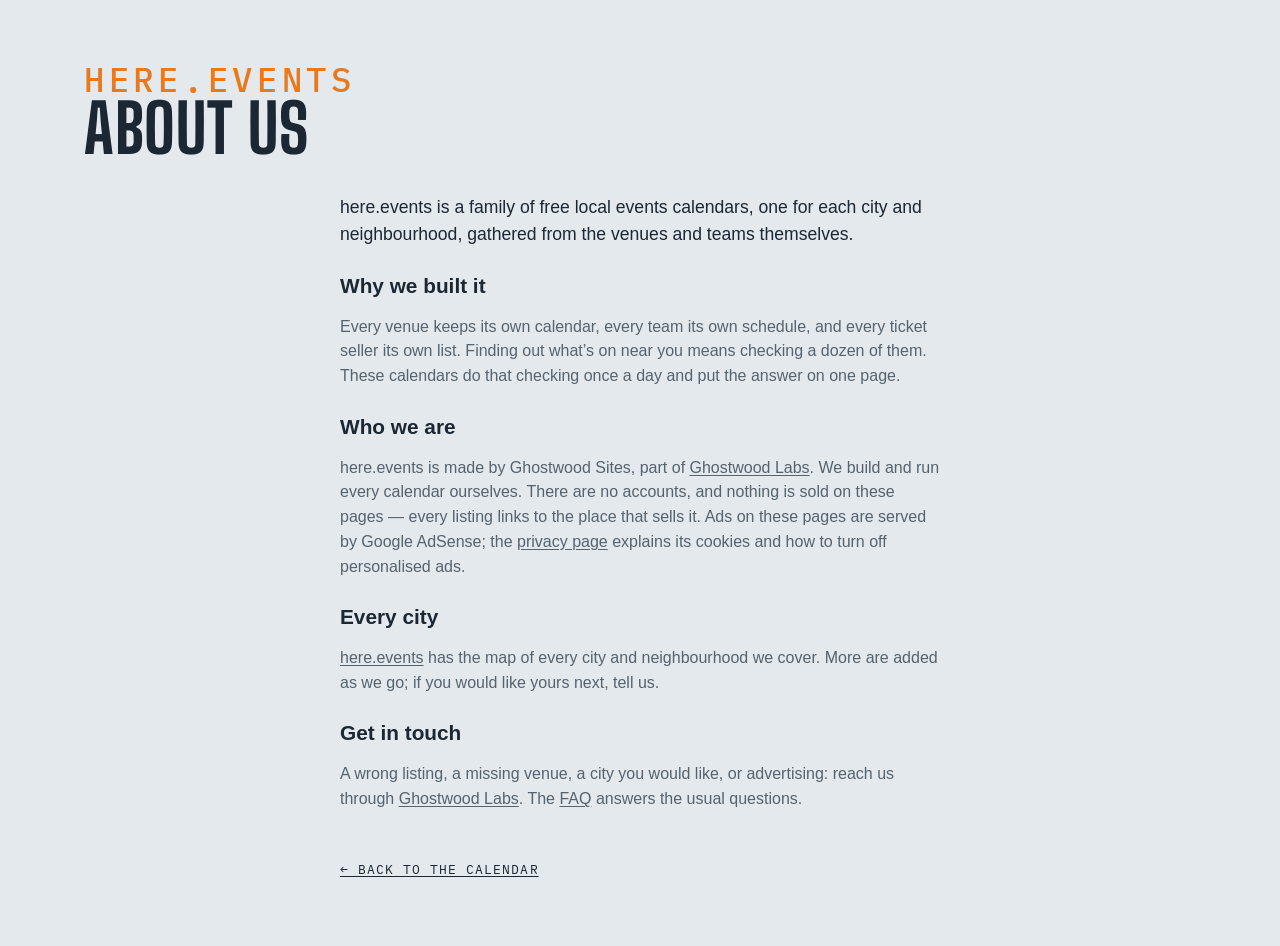
==== commit ac335242: "Footer: a Privacy link to here.events/privacy/; About and FAQ name AdSense instead of "no ads that f" ====
--- a/site/about.html
+++ b/site/about.html
@@ -57,7 +57,7 @@
   <p>Every venue keeps its own calendar, every team its own schedule, and every ticket seller its own list. Finding out what’s on near you means checking a dozen of them. These calendars do that checking once a day and put the answer on one page.</p>
 
   <h2>Who we are</h2>
-  <p>here.events is made by Ghostwood Sites, part of <a href="https://ghostwoodlabs.com/" rel="noopener">Ghostwood Labs</a>. We build and run every calendar ourselves. There are no accounts and no ads that follow you, and nothing is sold on these pages — every listing links to the place that sells it.</p>
+  <p>here.events is made by Ghostwood Sites, part of <a href="https://ghostwoodlabs.com/" rel="noopener">Ghostwood Labs</a>. We build and run every calendar ourselves. There are no accounts, and nothing is sold on these pages — every listing links to the place that sells it. Ads on these pages are served by Google AdSense; the <a href="https://here.events/privacy/">privacy page</a> explains its cookies and how to turn off personalised ads.</p>
 
   <h2>Every city</h2>
   <p><a href="https://here.events/">here.events</a> has the map of every city and neighbourhood we cover. More are added as we go; if you would like yours next, tell us.</p>
--- a/site/styles.css
+++ b/site/styles.css
@@ -407,6 +407,10 @@
 .fp-preset { font-size: .8rem; padding: .4em .85em; min-height: 2rem; }
 .fp-preset:hover { border-color: var(--ink-soft); }
 .fp-preset.is-on { background: var(--ink); color: var(--sky); border-color: var(--ink); }
+/* the panel's foot: Apply, pinned to the bottom edge while the panel scrolls (2026-11-05) */
+.fp-foot { position: sticky; bottom: -1rem; z-index: 1; display: flex; justify-content: flex-end; margin: 1.1rem -1.1rem -1rem; padding: .7rem 1.1rem; background: var(--mist); border-top: 1px solid var(--line); }
+.fp-foot .fp-apply { font-size: .9rem; font-weight: 600; padding: .45em 1.6em; min-height: 2.25rem; background: var(--ink); color: var(--sky); border-color: var(--ink); }
+.fp-foot .fp-apply:hover { background: color-mix(in srgb, var(--ink) 85%, var(--sky)); }
 .fp-group h3 {
   white-space: nowrap; /* never wraps (Steve, 2026-09-22) */
   font-family: var(--mono); font-size: .68rem; text-transform: uppercase;
@@ -871,6 +875,7 @@
 .pop-filter { display: flex; justify-content: center; gap: .5em; align-items: center; cursor: pointer; font-weight: 600; font-size: .88rem; margin: 0 0 .8rem; }
 .pop-filter input { accent-color: var(--ink); }
 .pop-filter[hidden] { display: none; } /* an author display beats the hidden attribute: say it outright (Teams mode has no filter to include) */
+.pop-filter-note { margin: -.45rem 0 .9rem; font-size: .68rem; } /* the filter row's footnote: the calendar keeps the filters it was added with (2026-11-05) */
 
 /* ---- share / embed: a <details> in the footer that opens UPWARD, its body
    floating over the list ---- */
@@ -980,6 +985,7 @@
 footer .foot-link { order: 1; } /* Advertise, Embed, Sources */
 footer #embed { order: 2; }
 footer #sources { order: 3; } /* a page link since 2026-10-29, still last on the row */
+footer #contact { order: 4; } /* the mailto, after Sources (2026-11-05) */
 /* the Advertise link: dressed as the Sources / Embed labels, after them */
 footer .foot-link { position: relative; top: -.5px; display: inline-flex; align-items: center; gap: .4rem; /* measured half a pixel under its neighbours' labels (Steve, 2026-09-15) */ font-family: var(--mono); font-size: .9rem; text-transform: uppercase; letter-spacing: .08em; color: var(--ink); text-decoration: none; padding: .2rem 0; white-space: nowrap; }
 footer .foot-link:hover { color: var(--ink-soft); }
@@ -1971,11 +1977,14 @@
 .lm-water-name { font-family: var(--body); font-style: italic; letter-spacing: .04em; fill: color-mix(in srgb, var(--ink) 55%, #4da3f0); pointer-events: none; }
 .lm-peak { fill: none; stroke: var(--ink-soft); stroke-width: calc(var(--u, 1) * 1.2); stroke-linejoin: round; }
 .lm-peak-name { font-family: var(--mono); letter-spacing: .06em; fill: var(--ink-soft); opacity: .8; paint-order: stroke; stroke: var(--mist); stroke-width: calc(var(--u, 1) * 3); pointer-events: none; }
+:root { --lm-dot: #e8791d; } /* the map's dots: the Ghostwood orange, one shade per theme (Steve, 2026-10-30) */
+:root[data-theme="dark"] { --lm-dot: #f08a33; }
+@media (prefers-color-scheme: dark) { :root:not([data-theme="light"]) { --lm-dot: #f08a33; } }
 .lm-pin { cursor: pointer; outline: none; }
-.lm-pin circle { stroke: var(--mist); stroke-width: calc(var(--u, 1) * 1.6); transition: stroke-width .12s; }
-.lm-pin.is-empty circle { fill: var(--mist); stroke: var(--pin); stroke-dasharray: calc(var(--u, 1) * 2) calc(var(--u, 1) * 2); } /* nothing upcoming under the filters: a hollow ring in the room's colour */
+.lm-pin circle { fill: var(--pin); stroke: var(--mist); stroke-width: calc(var(--u, 1) * 1.6); transition: stroke-width .12s; }
+.lm-pin.is-empty circle { fill: var(--mist); stroke: var(--pin); stroke-dasharray: calc(var(--u, 1) * 2) calc(var(--u, 1) * 2); } /* nothing upcoming under the filters: a hollow ring */
 .lm-pin:hover circle, .lm-pin:focus-visible circle, .lm-pin.is-open circle { stroke: var(--ink); stroke-width: calc(var(--u, 1) * 2.4); }
-.lm-pin .lm-n { font-family: var(--mono); font-weight: 700; fill: var(--mist); text-anchor: middle; pointer-events: none; }
+.lm-pin .lm-n { font-family: var(--mono); font-weight: 700; fill: #141a20; text-anchor: middle; pointer-events: none; }
 .lm-pin.is-empty .lm-n { fill: var(--pin); }
 .lm-pin .lm-name { font-family: var(--body); font-weight: 600; fill: var(--ink); paint-order: stroke; stroke: var(--mist); stroke-width: calc(var(--u, 1) * 3.2); stroke-linejoin: round; pointer-events: none; }
 .lm-pin.is-empty .lm-name { fill: var(--ink-soft); font-weight: 500; }
@@ -1987,19 +1996,24 @@
 .lm-zoom button[data-z="me"] { margin-top: .3rem; } /* the crosshair: the visitor's own spot, a little apart from the zoom */
 .lm-zoom button.is-busy { opacity: .5; cursor: progress; }
 .lm-zoom button[aria-pressed="true"] { color: #2f7fd6; border-color: #2f7fd6; }
-.lm-city { cursor: pointer; }
-.lm-city-dot { fill: #1f8a4c; stroke: #fff; stroke-width: calc(var(--u, 1) * 1.5); }
-.lm-sign-board { fill: #0f7a45; stroke: #fff; stroke-width: calc(var(--u, 1) * 1); } /* one thin white line as the board's edge (Steve, 2026-10-26: 'the white border should actually be the border') */
-.lm-sign-hit { fill: #fff; opacity: 0; }
-.lm-city:hover .lm-sign-hit, .lm-city:focus-visible .lm-sign-hit { opacity: .14; }
-.lm-sign-name, .lm-sign-mi { font-family: var(--body); font-weight: 700; letter-spacing: .01em; fill: #fff; pointer-events: none; }
-.lm-sign-name { letter-spacing: .03em; }
+.lm-zoom button[data-z="cities"] { margin-top: .3rem; } /* Switch City (and Switch Neighbourhood under it): the other sites, a little apart from the zoom — in place of the green signposts (Steve, 2026-10-31) */
+.lm-zoom button[aria-expanded="true"] { color: var(--ink); border-color: var(--ink); }
+.lm-switch .lm-sw-list { list-style: none; margin: .1rem 0 .35rem; padding: 0; }
+.lm-switch .lm-sw-row { display: flex; align-items: baseline; gap: .55rem; padding: .45rem .1rem; border-top: 1px solid var(--line); color: var(--ink); text-decoration: none; font: 500 .9rem/1.25 var(--body); }
+.lm-switch li:first-child .lm-sw-row { border-top: 0; }
+.lm-switch a.lm-sw-row:hover .lm-sw-name, .lm-switch a.lm-sw-row:focus-visible .lm-sw-name { text-decoration: underline; text-underline-offset: .15em; }
+.lm-switch .lm-sw-name { flex: 1; min-width: 0; overflow: hidden; text-overflow: ellipsis; white-space: nowrap; }
+.lm-switch .lm-sw-tag { flex: none; font-family: var(--mono); font-size: .62rem; letter-spacing: .08em; text-transform: uppercase; color: var(--ink-soft); }
+.lm-switch .lm-sw-far { flex: none; font-family: var(--mono); font-size: .72rem; letter-spacing: .04em; color: var(--ink-soft); }
+.lm-switch .is-here .lm-sw-row { font-weight: 700; }
+.lm-switch .is-here .lm-sw-row::after { content: '✓'; flex: none; color: var(--ink-soft); }
+.lm-caption .lm-reset { font: inherit; letter-spacing: inherit; text-transform: inherit; color: var(--ink); background: none; border: 0; border-bottom: 1px solid currentColor; border-radius: 0; padding: 0; cursor: pointer; } /* the filters leave nothing on the map: one tap back to the default (Steve, 2026-10-31) */
+.lm-caption .lm-reset[hidden] { display: none; }
 .lm-me-dot { fill: #2f7fd6; stroke: var(--mist); stroke-width: calc(var(--u, 1) * 2); }
 .lm-me-acc { fill: #2f7fd6; fill-opacity: .14; stroke: #2f7fd6; stroke-opacity: .45; stroke-width: calc(var(--u, 1) * .8); animation: lm-pulse 2.4s ease-out infinite; transform-box: fill-box; transform-origin: center; }
 @keyframes lm-pulse { 0% { fill-opacity: .22; } 100% { fill-opacity: .08; } }
 .lm-pin.is-city circle { opacity: .78; } /* the rest of the city on a neighbourhood map: a shade quieter than the neighbourhood's own rooms */
 .lm-pin.is-city .lm-name { font-weight: 500; fill: var(--ink-soft); }
-.lm-pin .lm-stack { stroke: var(--mist); stroke-width: calc(var(--u, 1) * 1.6); } /* a group of venues (Steve, 2026-10-28): the next venues' discs peek out behind the first */
 .lm-pin.is-group .lm-name { font-weight: 700; }
 /* a group's card: one row a venue, folded like a reddit thread — [+] opens its next events under a thread line, [–] folds them */
 .lm-pop .lm-tree { margin: 0 0 .3rem; }
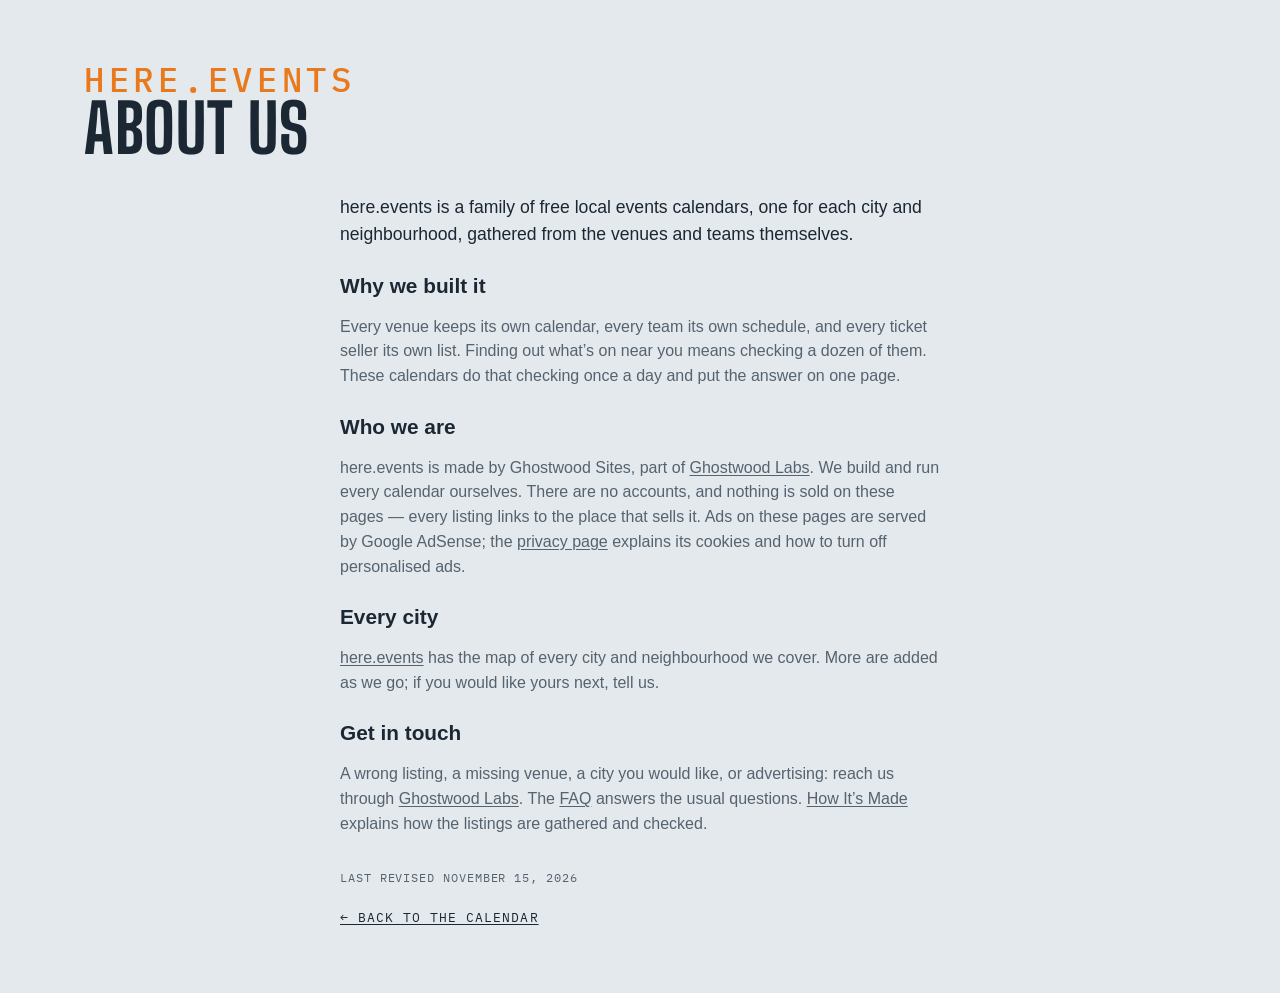
==== commit 00a093dc: "How It's Made page, Updated line, truthful sitemap dates A page on how the calendar is curated, link" ====
--- a/site/about.html
+++ b/site/about.html
@@ -63,8 +63,9 @@
   <p><a href="https://here.events/">here.events</a> has the map of every city and neighbourhood we cover. More are added as we go; if you would like yours next, tell us.</p>
 
   <h2>Get in touch</h2>
-  <p>A wrong listing, a missing venue, a city you would like, or advertising: reach us through <a href="https://ghostwoodlabs.com/" rel="noopener">Ghostwood Labs</a>. The <a href="faq.html">FAQ</a> answers the usual questions.</p>
+  <p>A wrong listing, a missing venue, a city you would like, or advertising: reach us through <a href="https://ghostwoodlabs.com/" rel="noopener">Ghostwood Labs</a>. The <a href="faq.html">FAQ</a> answers the usual questions. <a href="how.html">How It’s Made</a> explains how the listings are gathered and checked.</p>
 
+  <p class="ad-revised">Last revised <time datetime="2026-11-15">November 15, 2026</time></p>
   <a class="ad-back" href="./">← Back to the calendar</a>
 </main>
 </body>
--- a/site/styles.css
+++ b/site/styles.css
@@ -1000,6 +1000,11 @@
 .ad-page p, .ad-page li { color: var(--ink-soft); line-height: 1.55; }
 .ad-page ul { padding-left: 1.2rem; }
 .ad-page .ad-lead { font-size: 1.1rem; color: var(--ink); }
+.updated { margin: 1rem 0 -.6rem; font-family: var(--mono); font-size: .72rem; letter-spacing: .08em; text-transform: uppercase; color: var(--ink-soft); }
+.updated a { color: var(--ink); }
+body:has(#mapView:not([hidden])) .updated { display: none; }
+.ad-page .ad-revised { margin-top: 2rem; font-family: var(--mono); font-size: .72rem; letter-spacing: .08em; text-transform: uppercase; }
+.ad-page .ad-revised + .ad-back { margin-top: .6rem; }
 .ad-page .ad-back { display: inline-block; margin-top: 2rem; font-family: var(--mono); font-size: .8rem; text-transform: uppercase; letter-spacing: .08em; color: var(--ink); }
 footer .share summary { font-size: .9rem; white-space: nowrap; }
 .foot-inner.is-tight .share summary span, .foot-inner.is-tighter .gw-credit {
